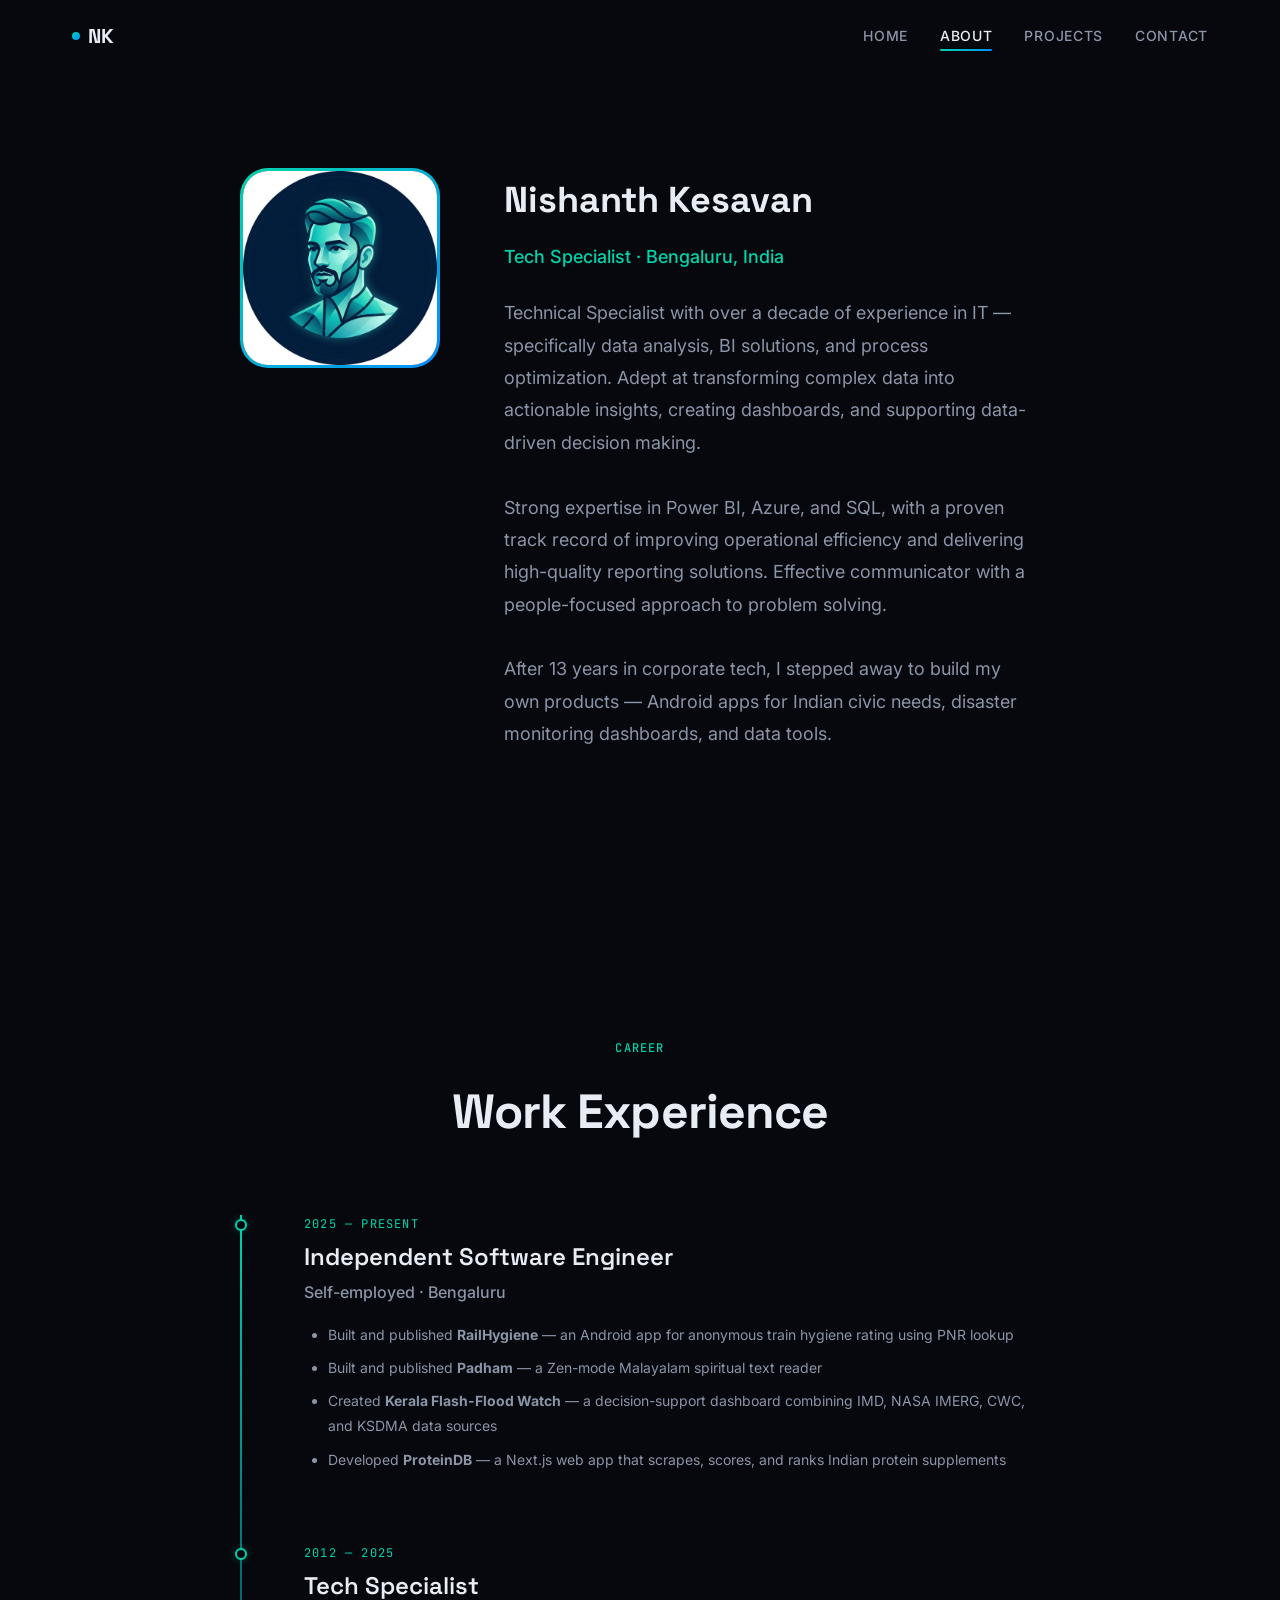
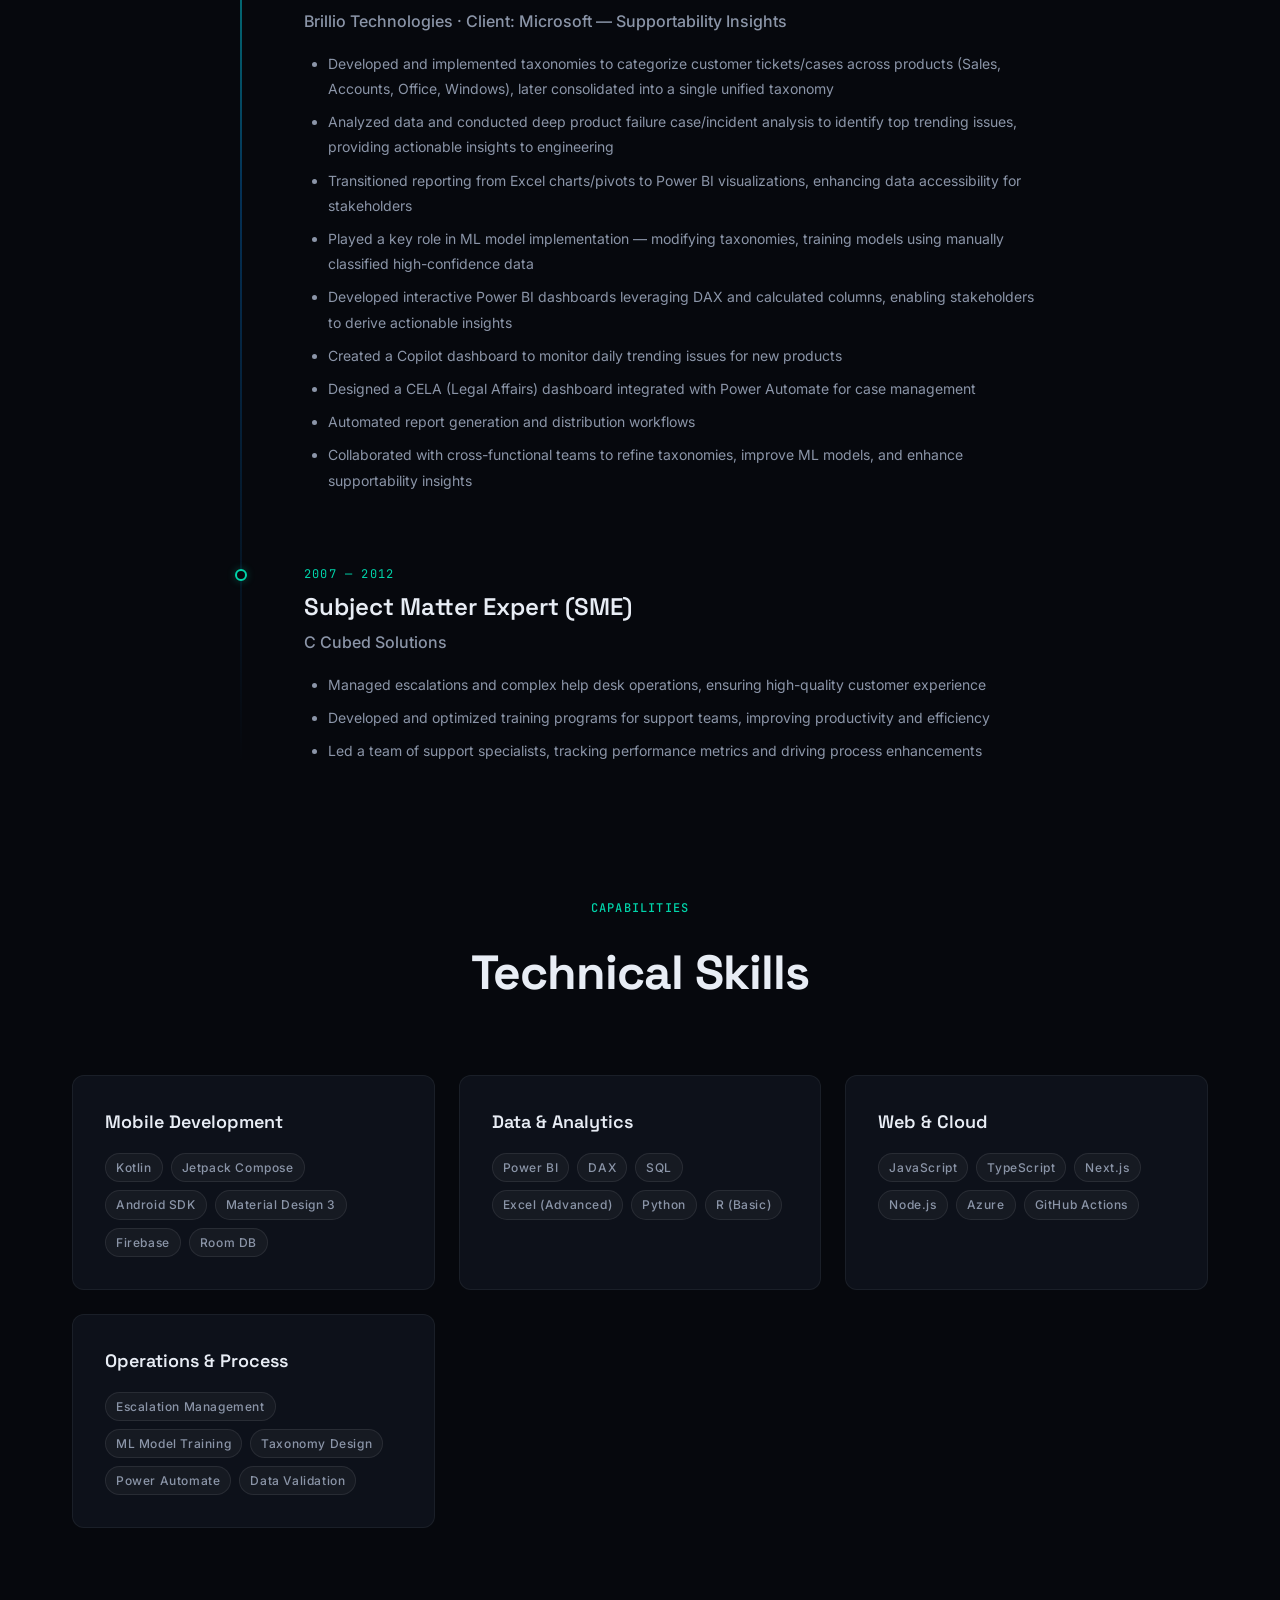
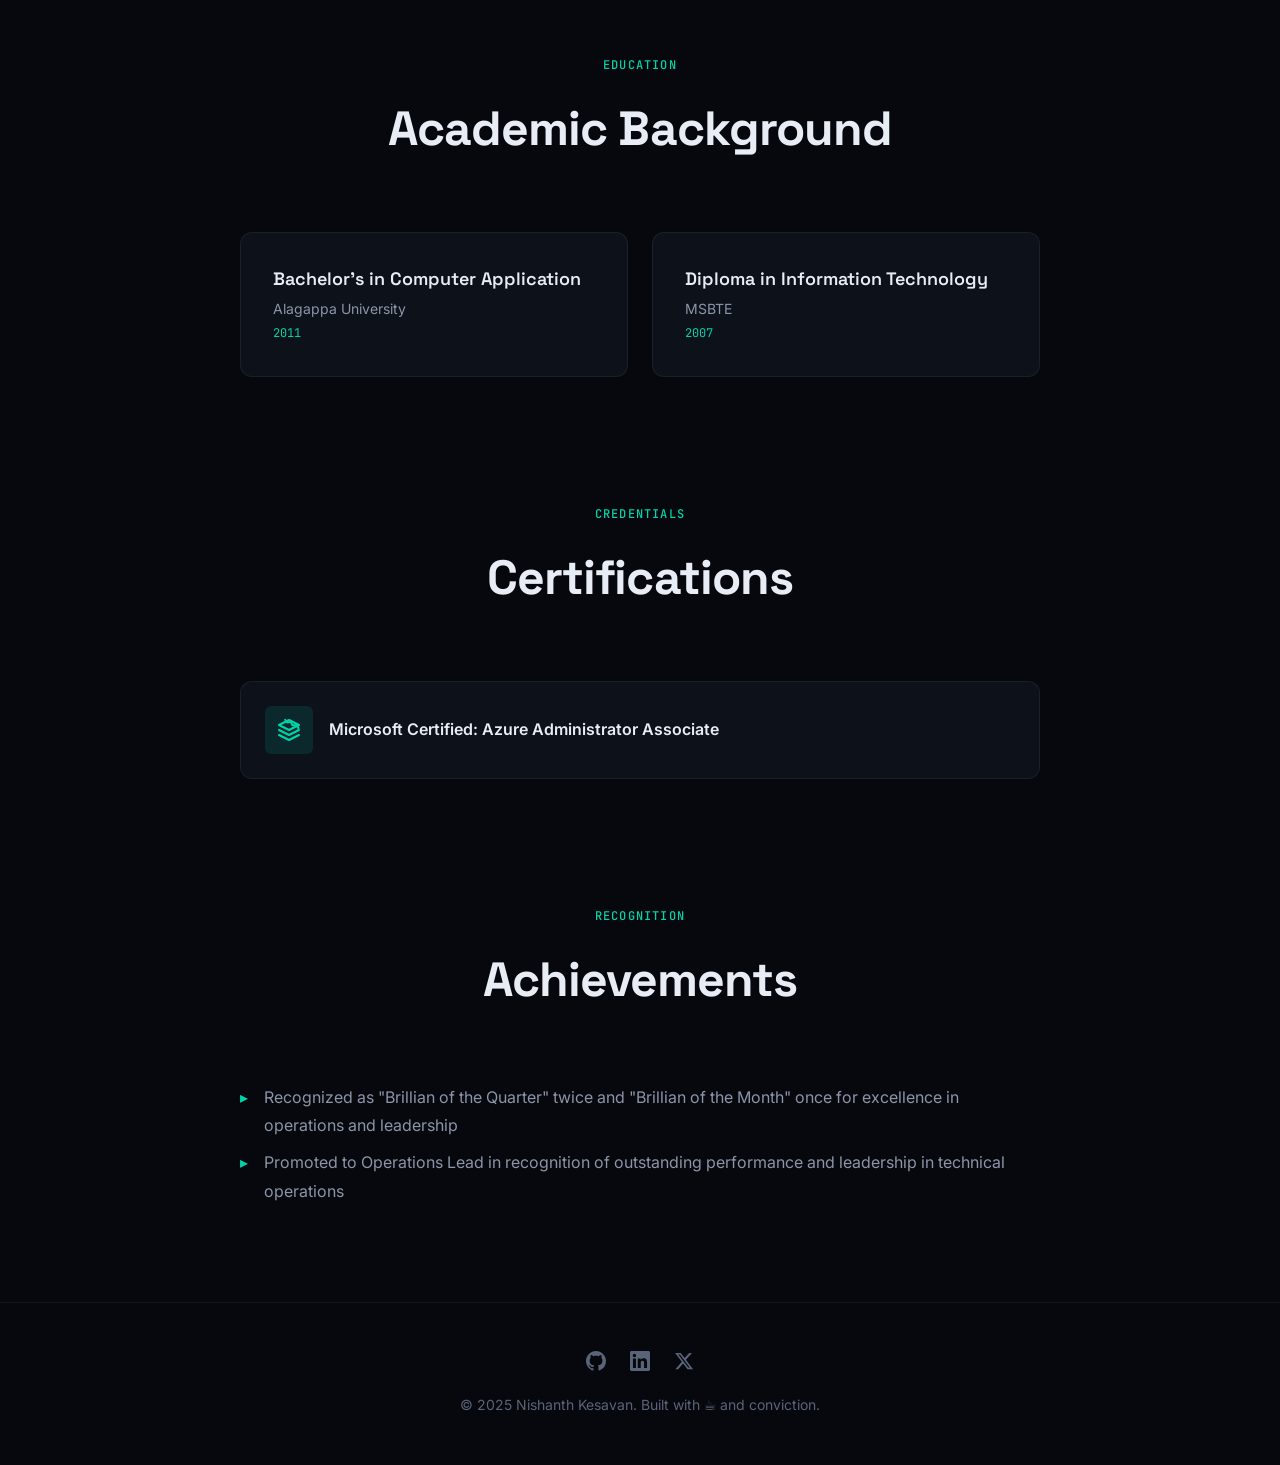
==== about/index.html @ 2b7df667 "Initial portfolio site: landing, about/CV, 4 project pages, design system" ====
<!DOCTYPE html>
<html lang="en">
<head>
  <meta charset="UTF-8">
  <meta name="viewport" content="width=device-width, initial-scale=1.0">
  <title>About — Nishanth Kesavan</title>
  <meta name="description" content="Technical Specialist with over a decade of experience in data analysis, BI solutions, Android development, and process optimization. View my full CV.">
  <meta property="og:title" content="About — Nishanth Kesavan">
  <meta property="og:description" content="CV and professional background of Nishanth Kesavan.">
  <meta property="og:type" content="profile">
  <meta property="og:url" content="https://nishanthkesavan.in/about/">
  <link rel="canonical" href="https://nishanthkesavan.in/about/">
  <link rel="icon" href="data:image/svg+xml,<svg xmlns='http://www.w3.org/2000/svg' viewBox='0 0 100 100'><text y='.9em' font-size='90'>⚡</text></svg>">
  <link rel="stylesheet" href="/css/styles.css">
</head>
<body>

  <!-- ═══════════════ NAVBAR ═══════════════ -->
  <nav class="navbar" id="navbar">
    <div class="navbar__inner">
      <a href="/" class="navbar__logo"><span class="navbar__logo-dot"></span>NK</a>
      <div class="navbar__links">
        <a href="/" class="navbar__link">Home</a>
        <a href="/about/" class="navbar__link active">About</a>
        <a href="/projects/" class="navbar__link">Projects</a>
        <a href="/#contact" class="navbar__link">Contact</a>
      </div>
      <button class="navbar__hamburger" id="hamburger" aria-label="Toggle navigation menu"><span></span><span></span><span></span></button>
    </div>
    <div class="navbar__mobile-menu" id="mobile-menu">
      <a href="/" class="navbar__mobile-link">Home</a>
      <a href="/about/" class="navbar__mobile-link">About</a>
      <a href="/projects/" class="navbar__mobile-link">Projects</a>
      <a href="/#contact" class="navbar__mobile-link">Contact</a>
    </div>
  </nav>

  <!-- ═══════════════ ABOUT HERO ═══════════════ -->
  <section class="section" style="padding-top: calc(var(--nav-height) + var(--space-4xl));">
    <div class="container">

      <div class="about-intro fade-in">
        <img src="/assets/images/avatar.png" alt="Nishanth Kesavan" class="about-intro__avatar">
        <div class="about-intro__text">
          <h1 class="about-intro__name">Nishanth Kesavan</h1>
          <p class="about-intro__role">Tech Specialist · Bengaluru, India</p>
          <p>
            Technical Specialist with over a decade of experience in IT — specifically data analysis,
            BI solutions, and process optimization. Adept at transforming complex data into actionable
            insights, creating dashboards, and supporting data-driven decision making.
          </p>
          <br>
          <p>
            Strong expertise in Power BI, Azure, and SQL, with a proven track record of improving
            operational efficiency and delivering high-quality reporting solutions. Effective communicator
            with a people-focused approach to problem solving.
          </p>
          <br>
          <p>
            After 13 years in corporate tech, I stepped away to build my own products — Android apps
            for Indian civic needs, disaster monitoring dashboards, and data tools.
          </p>
        </div>
      </div>

    </div>
  </section>

  <!-- ═══════════════ EXPERIENCE ═══════════════ -->
  <section class="section section--compact" id="experience">
    <div class="container">
      <div class="section-header fade-in">
        <p class="section-header__eyebrow">Career</p>
        <h2 class="section-header__title">Work Experience</h2>
      </div>

      <div class="timeline">

        <!-- Independent Builder -->
        <div class="timeline__item fade-in">
          <div class="timeline__dot"></div>
          <p class="timeline__period">2025 — PRESENT</p>
          <h3 class="timeline__role">Independent Software Engineer</h3>
          <p class="timeline__company">Self-employed · Bengaluru</p>
          <div class="timeline__description">
            <ul>
              <li>Built and published <strong>RailHygiene</strong> — an Android app for anonymous train hygiene rating using PNR lookup</li>
              <li>Built and published <strong>Padham</strong> — a Zen-mode Malayalam spiritual text reader</li>
              <li>Created <strong>Kerala Flash-Flood Watch</strong> — a decision-support dashboard combining IMD, NASA IMERG, CWC, and KSDMA data sources</li>
              <li>Developed <strong>ProteinDB</strong> — a Next.js web app that scrapes, scores, and ranks Indian protein supplements</li>
            </ul>
          </div>
        </div>

        <!-- Brillio -->
        <div class="timeline__item fade-in">
          <div class="timeline__dot"></div>
          <p class="timeline__period">2012 — 2025</p>
          <h3 class="timeline__role">Tech Specialist</h3>
          <p class="timeline__company">Brillio Technologies · Client: Microsoft — Supportability Insights</p>
          <div class="timeline__description">
            <ul>
              <li>Developed and implemented taxonomies to categorize customer tickets/cases across products (Sales, Accounts, Office, Windows), later consolidated into a single unified taxonomy</li>
              <li>Analyzed data and conducted deep product failure case/incident analysis to identify top trending issues, providing actionable insights to engineering</li>
              <li>Transitioned reporting from Excel charts/pivots to Power BI visualizations, enhancing data accessibility for stakeholders</li>
              <li>Played a key role in ML model implementation — modifying taxonomies, training models using manually classified high-confidence data</li>
              <li>Developed interactive Power BI dashboards leveraging DAX and calculated columns, enabling stakeholders to derive actionable insights</li>
              <li>Created a Copilot dashboard to monitor daily trending issues for new products</li>
              <li>Designed a CELA (Legal Affairs) dashboard integrated with Power Automate for case management</li>
              <li>Automated report generation and distribution workflows</li>
              <li>Collaborated with cross-functional teams to refine taxonomies, improve ML models, and enhance supportability insights</li>
            </ul>
          </div>
        </div>

        <!-- C Cubed -->
        <div class="timeline__item fade-in">
          <div class="timeline__dot"></div>
          <p class="timeline__period">2007 — 2012</p>
          <h3 class="timeline__role">Subject Matter Expert (SME)</h3>
          <p class="timeline__company">C Cubed Solutions</p>
          <div class="timeline__description">
            <ul>
              <li>Managed escalations and complex help desk operations, ensuring high-quality customer experience</li>
              <li>Developed and optimized training programs for support teams, improving productivity and efficiency</li>
              <li>Led a team of support specialists, tracking performance metrics and driving process enhancements</li>
            </ul>
          </div>
        </div>

      </div>
    </div>
  </section>

  <!-- ═══════════════ SKILLS ═══════════════ -->
  <section class="section section--compact" id="skills">
    <div class="container">
      <div class="section-header fade-in">
        <p class="section-header__eyebrow">Capabilities</p>
        <h2 class="section-header__title">Technical Skills</h2>
      </div>

      <div class="skills-grid">

        <div class="skill-card fade-in fade-in-delay-1">
          <h3 class="skill-card__title">Mobile Development</h3>
          <div class="skill-card__list">
            <span class="tag">Kotlin</span>
            <span class="tag">Jetpack Compose</span>
            <span class="tag">Android SDK</span>
            <span class="tag">Material Design 3</span>
            <span class="tag">Firebase</span>
            <span class="tag">Room DB</span>
          </div>
        </div>

        <div class="skill-card fade-in fade-in-delay-2">
          <h3 class="skill-card__title">Data & Analytics</h3>
          <div class="skill-card__list">
            <span class="tag">Power BI</span>
            <span class="tag">DAX</span>
            <span class="tag">SQL</span>
            <span class="tag">Excel (Advanced)</span>
            <span class="tag">Python</span>
            <span class="tag">R (Basic)</span>
          </div>
        </div>

        <div class="skill-card fade-in fade-in-delay-3">
          <h3 class="skill-card__title">Web & Cloud</h3>
          <div class="skill-card__list">
            <span class="tag">JavaScript</span>
            <span class="tag">TypeScript</span>
            <span class="tag">Next.js</span>
            <span class="tag">Node.js</span>
            <span class="tag">Azure</span>
            <span class="tag">GitHub Actions</span>
          </div>
        </div>

        <div class="skill-card fade-in fade-in-delay-4">
          <h3 class="skill-card__title">Operations & Process</h3>
          <div class="skill-card__list">
            <span class="tag">Escalation Management</span>
            <span class="tag">ML Model Training</span>
            <span class="tag">Taxonomy Design</span>
            <span class="tag">Power Automate</span>
            <span class="tag">Data Validation</span>
          </div>
        </div>

      </div>
    </div>
  </section>

  <!-- ═══════════════ EDUCATION ═══════════════ -->
  <section class="section section--compact" id="education">
    <div class="container">
      <div class="section-header fade-in">
        <p class="section-header__eyebrow">Education</p>
        <h2 class="section-header__title">Academic Background</h2>
      </div>

      <div class="education-grid fade-in">
        <div class="education-card">
          <h3 class="education-card__degree">Bachelor's in Computer Application</h3>
          <p class="education-card__school">Alagappa University</p>
          <p class="education-card__year">2011</p>
        </div>
        <div class="education-card">
          <h3 class="education-card__degree">Diploma in Information Technology</h3>
          <p class="education-card__school">MSBTE</p>
          <p class="education-card__year">2007</p>
        </div>
      </div>
    </div>
  </section>

  <!-- ═══════════════ CERTIFICATIONS ═══════════════ -->
  <section class="section section--compact" id="certifications">
    <div class="container">
      <div class="section-header fade-in">
        <p class="section-header__eyebrow">Credentials</p>
        <h2 class="section-header__title">Certifications</h2>
      </div>

      <div class="cert-item fade-in">
        <div class="cert-item__icon">
          <svg xmlns="http://www.w3.org/2000/svg" width="24" height="24" viewBox="0 0 24 24" fill="none" stroke="var(--color-accent)" stroke-width="2" stroke-linecap="round" stroke-linejoin="round"><path d="M21.27 10.9c.24-.4.24-.89 0-1.3l-1.34-2.21a1.08 1.08 0 0 0-1.12-.52l-2.57.36a1.08 1.08 0 0 1-1.12-.52L14.12 4.5a1.08 1.08 0 0 0-1.12-.52l-2.56.37a1.08 1.08 0 0 1-1.12-.53L8.22 1.8"/><path d="m2 17 10 5 10-5"/><path d="m2 12 10 5 10-5"/><path d="m2 7 10 5 10-5-10-5z"/></svg>
        </div>
        <div>
          <p class="cert-item__name">Microsoft Certified: Azure Administrator Associate</p>
        </div>
      </div>
    </div>
  </section>

  <!-- ═══════════════ ACHIEVEMENTS ═══════════════ -->
  <section class="section section--compact" id="achievements">
    <div class="container">
      <div class="section-header fade-in">
        <p class="section-header__eyebrow">Recognition</p>
        <h2 class="section-header__title">Achievements</h2>
      </div>

      <div class="project-content fade-in" style="text-align:center;">
        <ul style="display:inline-block; text-align:left;">
          <li>Recognized as "Brillian of the Quarter" twice and "Brillian of the Month" once for excellence in operations and leadership</li>
          <li>Promoted to Operations Lead in recognition of outstanding performance and leadership in technical operations</li>
        </ul>
      </div>
    </div>
  </section>

  <!-- ═══════════════ FOOTER ═══════════════ -->
  <footer class="footer">
    <div class="container">
      <div class="footer__social">
        <a href="https://github.com/kinkate18nic" target="_blank" rel="noopener" class="footer__social-link" aria-label="GitHub">
          <svg xmlns="http://www.w3.org/2000/svg" width="20" height="20" viewBox="0 0 24 24" fill="currentColor"><path d="M12 0C5.37 0 0 5.37 0 12c0 5.31 3.435 9.795 8.205 11.385.6.105.825-.255.825-.57 0-.285-.015-1.23-.015-2.235-3.015.555-3.795-.735-4.035-1.41-.135-.345-.72-1.41-1.23-1.695-.42-.225-1.02-.78-.015-.795.945-.015 1.62.87 1.845 1.23 1.08 1.815 2.805 1.305 3.495.99.105-.78.42-1.305.765-1.605-2.67-.3-5.46-1.335-5.46-5.925 0-1.305.465-2.385 1.23-3.225-.12-.3-.54-1.53.12-3.18 0 0 1.005-.315 3.3 1.23.96-.27 1.98-.405 3-.405s2.04.135 3 .405c2.295-1.56 3.3-1.23 3.3-1.23.66 1.65.24 2.88.12 3.18.765.84 1.23 1.905 1.23 3.225 0 4.605-2.805 5.625-5.475 5.925.435.375.81 1.095.81 2.22 0 1.605-.015 2.895-.015 3.3 0 .315.225.69.825.57A12.02 12.02 0 0 0 24 12c0-6.63-5.37-12-12-12z"/></svg>
        </a>
        <a href="https://www.linkedin.com/in/nishanth-kesavan/" target="_blank" rel="noopener" class="footer__social-link" aria-label="LinkedIn">
          <svg xmlns="http://www.w3.org/2000/svg" width="20" height="20" viewBox="0 0 24 24" fill="currentColor"><path d="M20.447 20.452h-3.554v-5.569c0-1.328-.027-3.037-1.852-3.037-1.853 0-2.136 1.445-2.136 2.939v5.667H9.351V9h3.414v1.561h.046c.477-.9 1.637-1.85 3.37-1.85 3.601 0 4.267 2.37 4.267 5.455v6.286zM5.337 7.433a2.062 2.062 0 0 1-2.063-2.065 2.064 2.064 0 1 1 2.063 2.065zm1.782 13.019H3.555V9h3.564v11.452zM22.225 0H1.771C.792 0 0 .774 0 1.729v20.542C0 23.227.792 24 1.771 24h20.451C23.2 24 24 23.227 24 22.271V1.729C24 .774 23.2 0 22.222 0h.003z"/></svg>
        </a>
        <a href="https://x.com/kinkate18nic" target="_blank" rel="noopener" class="footer__social-link" aria-label="X / Twitter">
          <svg xmlns="http://www.w3.org/2000/svg" width="20" height="20" viewBox="0 0 24 24" fill="currentColor"><path d="M18.244 2.25h3.308l-7.227 8.26 8.502 11.24H16.17l-5.214-6.817L4.99 21.75H1.68l7.73-8.835L1.254 2.25H8.08l4.713 6.231zm-1.161 17.52h1.833L7.084 4.126H5.117z"/></svg>
        </a>
      </div>
      <p class="footer__text">© 2025 Nishanth Kesavan. Built with ☕ and conviction.</p>
    </div>
  </footer>

  <script src="/js/main.js"></script>
</body>
</html>
---- css/styles.css ----
/* ============================================================
   STYLES — nishanthkesavan.in
   ============================================================ */

@import url('design-tokens.css');
@import url('https://fonts.googleapis.com/css2?family=Inter:wght@300;400;500;600;700&family=Space+Grotesk:wght@400;500;600;700&family=JetBrains+Mono:wght@400;500&display=swap');

/* ── Reset & Base ────────────────────────────────────────── */
*, *::before, *::after {
  margin: 0;
  padding: 0;
  box-sizing: border-box;
}

html {
  scroll-behavior: smooth;
  -webkit-font-smoothing: antialiased;
  -moz-osx-font-smoothing: grayscale;
}

body {
  font-family: var(--font-body);
  font-size: var(--fs-body);
  font-weight: var(--fw-regular);
  line-height: var(--lh-normal);
  color: var(--color-text-primary);
  background-color: var(--color-bg-primary);
  overflow-x: hidden;
}

a {
  color: var(--color-accent);
  text-decoration: none;
  transition: color var(--duration-fast) var(--ease-out);
}

a:hover {
  color: var(--color-accent-hover);
}

img {
  max-width: 100%;
  height: auto;
  display: block;
}

ul, ol { list-style: none; }

/* ── Utility ─────────────────────────────────────────────── */
.container {
  width: 100%;
  max-width: var(--max-width);
  margin: 0 auto;
  padding: 0 var(--space-xl);
}

.container--narrow {
  max-width: var(--max-width-narrow);
}

.section {
  padding: var(--space-5xl) 0;
  position: relative;
}

.section--compact {
  padding: var(--space-3xl) 0;
}

.gradient-text {
  background: var(--gradient-text);
  -webkit-background-clip: text;
  background-clip: text;
  -webkit-text-fill-color: transparent;
}

.sr-only {
  position: absolute;
  width: 1px;
  height: 1px;
  padding: 0;
  margin: -1px;
  overflow: hidden;
  clip: rect(0, 0, 0, 0);
  white-space: nowrap;
  border-width: 0;
}

/* ── Fade-in animation ───────────────────────────────────── */
.fade-in {
  opacity: 0;
  transform: translateY(24px);
  transition: opacity var(--duration-slow) var(--ease-out),
              transform var(--duration-slow) var(--ease-out);
}

.fade-in.visible {
  opacity: 1;
  transform: translateY(0);
}

.fade-in-delay-1 { transition-delay: 100ms; }
.fade-in-delay-2 { transition-delay: 200ms; }
.fade-in-delay-3 { transition-delay: 300ms; }
.fade-in-delay-4 { transition-delay: 400ms; }

/* ============================================================
   NAVBAR
   ============================================================ */
.navbar {
  position: fixed;
  top: 0;
  left: 0;
  right: 0;
  height: var(--nav-height);
  z-index: var(--z-nav);
  transition: background-color var(--duration-normal) var(--ease-out),
              box-shadow var(--duration-normal) var(--ease-out),
              backdrop-filter var(--duration-normal) var(--ease-out);
}

.navbar.scrolled {
  background-color: rgba(6, 8, 13, 0.85);
  backdrop-filter: blur(var(--blur-glass));
  -webkit-backdrop-filter: blur(var(--blur-glass));
  box-shadow: 0 1px 0 rgba(255, 255, 255, 0.05);
}

.navbar__inner {
  display: flex;
  align-items: center;
  justify-content: space-between;
  height: 100%;
  max-width: var(--max-width);
  margin: 0 auto;
  padding: 0 var(--space-xl);
}

.navbar__logo {
  font-family: var(--font-heading);
  font-size: 1.25rem;
  font-weight: var(--fw-bold);
  color: var(--color-text-primary);
  letter-spacing: var(--ls-tight);
  display: flex;
  align-items: center;
  gap: var(--space-sm);
}

.navbar__logo-dot {
  display: inline-block;
  width: 8px;
  height: 8px;
  background: var(--gradient-accent);
  border-radius: 50%;
  flex-shrink: 0;
}

.navbar__links {
  display: flex;
  align-items: center;
  gap: var(--space-xl);
}

.navbar__link {
  font-size: var(--fs-small);
  font-weight: var(--fw-medium);
  color: var(--color-text-secondary);
  letter-spacing: var(--ls-wide);
  text-transform: uppercase;
  transition: color var(--duration-fast) var(--ease-out);
  position: relative;
}

.navbar__link::after {
  content: '';
  position: absolute;
  bottom: -4px;
  left: 0;
  width: 0;
  height: 2px;
  background: var(--gradient-accent);
  border-radius: 1px;
  transition: width var(--duration-normal) var(--ease-out);
}

.navbar__link:hover,
.navbar__link.active {
  color: var(--color-text-primary);
}

.navbar__link:hover::after,
.navbar__link.active::after {
  width: 100%;
}

/* Hamburger */
.navbar__hamburger {
  display: none;
  flex-direction: column;
  gap: 5px;
  background: none;
  border: none;
  cursor: pointer;
  padding: var(--space-sm);
  z-index: var(--z-overlay);
}

.navbar__hamburger span {
  display: block;
  width: 24px;
  height: 2px;
  background: var(--color-text-primary);
  border-radius: 2px;
  transition: transform var(--duration-normal) var(--ease-out),
              opacity var(--duration-fast);
}

.navbar__hamburger.open span:nth-child(1) {
  transform: translateY(7px) rotate(45deg);
}

.navbar__hamburger.open span:nth-child(2) {
  opacity: 0;
}

.navbar__hamburger.open span:nth-child(3) {
  transform: translateY(-7px) rotate(-45deg);
}

/* Mobile menu */
.navbar__mobile-menu {
  display: none;
  position: fixed;
  top: 0;
  left: 0;
  right: 0;
  bottom: 0;
  background: rgba(6, 8, 13, 0.97);
  backdrop-filter: blur(var(--blur-glass-heavy));
  z-index: var(--z-overlay);
  flex-direction: column;
  align-items: center;
  justify-content: center;
  gap: var(--space-2xl);
}

.navbar__mobile-menu.open {
  display: flex;
}

.navbar__mobile-link {
  font-family: var(--font-heading);
  font-size: var(--fs-h2);
  font-weight: var(--fw-semibold);
  color: var(--color-text-secondary);
  transition: color var(--duration-fast) var(--ease-out);
}

.navbar__mobile-link:hover {
  color: var(--color-accent);
}

/* ============================================================
   HERO
   ============================================================ */
.hero {
  min-height: 100vh;
  display: flex;
  align-items: center;
  justify-content: center;
  position: relative;
  overflow: hidden;
  padding-top: var(--nav-height);
}

.hero__bg {
  position: absolute;
  inset: 0;
  background: var(--gradient-hero);
  z-index: -2;
}

.hero__bg::after {
  content: '';
  position: absolute;
  inset: 0;
  background: var(--gradient-mesh);
  z-index: -1;
}

.hero__orb {
  position: absolute;
  border-radius: 50%;
  filter: blur(80px);
  opacity: 0.4;
  animation: orbFloat 12s ease-in-out infinite alternate;
}

.hero__orb--1 {
  width: 400px;
  height: 400px;
  background: rgba(0, 212, 170, 0.12);
  top: 10%;
  left: -5%;
  animation-delay: 0s;
}

.hero__orb--2 {
  width: 350px;
  height: 350px;
  background: rgba(0, 144, 255, 0.1);
  bottom: 10%;
  right: -5%;
  animation-delay: -4s;
}

.hero__orb--3 {
  width: 250px;
  height: 250px;
  background: rgba(124, 92, 255, 0.08);
  top: 50%;
  left: 60%;
  animation-delay: -8s;
}

@keyframes orbFloat {
  0% { transform: translate(0, 0) scale(1); }
  100% { transform: translate(30px, -30px) scale(1.1); }
}

.hero__content {
  text-align: center;
  max-width: 800px;
  padding: var(--space-xl);
}

.hero__greeting {
  font-family: var(--font-mono);
  font-size: var(--fs-small);
  font-weight: var(--fw-medium);
  color: var(--color-accent);
  letter-spacing: var(--ls-wider);
  text-transform: uppercase;
  margin-bottom: var(--space-lg);
  display: flex;
  align-items: center;
  justify-content: center;
  gap: var(--space-sm);
}

.hero__greeting::before,
.hero__greeting::after {
  content: '';
  width: 24px;
  height: 1px;
  background: var(--color-accent);
  opacity: 0.5;
}

.hero__avatar {
  width: 120px;
  height: 120px;
  border-radius: 50%;
  object-fit: cover;
  margin: 0 auto var(--space-xl);
  border: 3px solid transparent;
  background-origin: border-box;
  background-clip: padding-box, border-box;
  background-image: linear-gradient(var(--color-bg-primary), var(--color-bg-primary)),
                    var(--gradient-accent);
  box-shadow: var(--shadow-glow);
}

.hero__name {
  font-family: var(--font-heading);
  font-size: var(--fs-hero);
  font-weight: var(--fw-bold);
  line-height: var(--lh-tight);
  letter-spacing: var(--ls-tight);
  margin-bottom: var(--space-lg);
}

.hero__tagline {
  font-size: var(--fs-body-lg);
  color: var(--color-text-secondary);
  line-height: var(--lh-relaxed);
  max-width: 600px;
  margin: 0 auto var(--space-2xl);
}

.hero__cta-group {
  display: flex;
  align-items: center;
  justify-content: center;
  gap: var(--space-lg);
  flex-wrap: wrap;
}

/* ── Buttons ─────────────────────────────────────────────── */
.btn {
  display: inline-flex;
  align-items: center;
  gap: var(--space-sm);
  padding: 14px 28px;
  font-family: var(--font-body);
  font-size: var(--fs-small);
  font-weight: var(--fw-semibold);
  letter-spacing: var(--ls-wide);
  border-radius: var(--border-radius-full);
  border: none;
  cursor: pointer;
  transition: all var(--duration-normal) var(--ease-out);
  text-decoration: none;
}

.btn--primary {
  background: var(--gradient-accent);
  color: var(--color-text-inverse);
  box-shadow: var(--shadow-glow);
}

.btn--primary:hover {
  transform: translateY(-2px);
  box-shadow: 0 0 30px rgba(0, 212, 170, 0.3);
  color: var(--color-text-inverse);
}

.btn--secondary {
  background: transparent;
  color: var(--color-text-primary);
  border: 1px solid rgba(255, 255, 255, 0.15);
}

.btn--secondary:hover {
  background: rgba(255, 255, 255, 0.05);
  border-color: rgba(255, 255, 255, 0.3);
  transform: translateY(-2px);
  color: var(--color-text-primary);
}

.btn--small {
  padding: 10px 20px;
  font-size: var(--fs-caption);
}

.btn svg, .btn img {
  width: 18px;
  height: 18px;
}

/* ============================================================
   PROJECT CARDS
   ============================================================ */
.projects-grid {
  display: grid;
  grid-template-columns: repeat(auto-fill, minmax(320px, 1fr));
  gap: var(--space-xl);
}

.project-card {
  position: relative;
  background: var(--color-bg-card);
  border: 1px solid rgba(255, 255, 255, 0.06);
  border-radius: var(--border-radius-lg);
  overflow: hidden;
  transition: transform var(--duration-normal) var(--ease-out),
              box-shadow var(--duration-normal) var(--ease-out),
              border-color var(--duration-normal) var(--ease-out);
  display: flex;
  flex-direction: column;
}

.project-card:hover {
  transform: translateY(-4px);
  box-shadow: var(--shadow-lg), var(--shadow-glow);
  border-color: rgba(0, 212, 170, 0.15);
}

.project-card__image-wrap {
  position: relative;
  padding-top: 56.25%;
  overflow: hidden;
  background: var(--color-bg-tertiary);
}

.project-card__image {
  position: absolute;
  inset: 0;
  width: 100%;
  height: 100%;
  object-fit: cover;
  transition: transform var(--duration-slow) var(--ease-out);
}

.project-card:hover .project-card__image {
  transform: scale(1.05);
}

.project-card__badge {
  position: absolute;
  top: var(--space-md);
  right: var(--space-md);
  padding: 4px 12px;
  font-size: var(--fs-caption);
  font-weight: var(--fw-semibold);
  border-radius: var(--border-radius-full);
  backdrop-filter: blur(8px);
  z-index: var(--z-card);
}

.project-card__badge--live {
  background: rgba(0, 212, 170, 0.2);
  color: var(--color-accent);
  border: 1px solid rgba(0, 212, 170, 0.3);
}

.project-card__badge--published {
  background: rgba(0, 144, 255, 0.2);
  color: var(--color-accent-blue);
  border: 1px solid rgba(0, 144, 255, 0.3);
}

.project-card__body {
  padding: var(--space-xl);
  flex: 1;
  display: flex;
  flex-direction: column;
}

.project-card__title {
  font-family: var(--font-heading);
  font-size: var(--fs-h3);
  font-weight: var(--fw-semibold);
  margin-bottom: var(--space-sm);
}

.project-card__description {
  color: var(--color-text-secondary);
  font-size: var(--fs-small);
  line-height: var(--lh-relaxed);
  margin-bottom: var(--space-lg);
  flex: 1;
}

.project-card__tags {
  display: flex;
  flex-wrap: wrap;
  gap: var(--space-sm);
  margin-bottom: var(--space-lg);
}

.tag {
  display: inline-block;
  padding: 4px 10px;
  font-size: var(--fs-caption);
  font-weight: var(--fw-medium);
  color: var(--color-text-secondary);
  background: rgba(255, 255, 255, 0.04);
  border: 1px solid rgba(255, 255, 255, 0.08);
  border-radius: var(--border-radius-full);
  letter-spacing: var(--ls-wide);
}

.project-card__link {
  font-size: var(--fs-small);
  font-weight: var(--fw-semibold);
  color: var(--color-accent);
  display: inline-flex;
  align-items: center;
  gap: var(--space-xs);
}

.project-card__link svg {
  width: 16px;
  height: 16px;
  transition: transform var(--duration-fast) var(--ease-out);
}

.project-card__link:hover svg {
  transform: translateX(4px);
}

/* ============================================================
   SECTION HEADERS
   ============================================================ */
.section-header {
  text-align: center;
  margin-bottom: var(--space-3xl);
}

.section-header__eyebrow {
  font-family: var(--font-mono);
  font-size: var(--fs-caption);
  font-weight: var(--fw-medium);
  color: var(--color-accent);
  letter-spacing: var(--ls-wider);
  text-transform: uppercase;
  margin-bottom: var(--space-md);
}

.section-header__title {
  font-family: var(--font-heading);
  font-size: var(--fs-h1);
  font-weight: var(--fw-bold);
  letter-spacing: var(--ls-tight);
  margin-bottom: var(--space-md);
}

.section-header__description {
  color: var(--color-text-secondary);
  font-size: var(--fs-body-lg);
  max-width: 600px;
  margin: 0 auto;
  line-height: var(--lh-relaxed);
}

/* ============================================================
   CV / TIMELINE
   ============================================================ */
.timeline {
  position: relative;
  max-width: var(--max-width-narrow);
  margin: 0 auto;
  padding-left: var(--space-3xl);
}

.timeline::before {
  content: '';
  position: absolute;
  left: 0;
  top: 0;
  bottom: 0;
  width: 2px;
  background: linear-gradient(to bottom, var(--color-accent), rgba(0, 144, 255, 0.3), transparent);
}

.timeline__item {
  position: relative;
  padding-bottom: var(--space-3xl);
}

.timeline__item:last-child {
  padding-bottom: 0;
}

.timeline__dot {
  position: absolute;
  left: calc(-1 * var(--space-3xl) - 5px);
  top: 4px;
  width: 12px;
  height: 12px;
  border-radius: 50%;
  background: var(--color-bg-primary);
  border: 2px solid var(--color-accent);
  box-shadow: 0 0 8px rgba(0, 212, 170, 0.3);
}

.timeline__period {
  font-family: var(--font-mono);
  font-size: var(--fs-caption);
  color: var(--color-accent);
  letter-spacing: var(--ls-wider);
  margin-bottom: var(--space-xs);
}

.timeline__role {
  font-family: var(--font-heading);
  font-size: var(--fs-h3);
  font-weight: var(--fw-semibold);
  margin-bottom: var(--space-xs);
}

.timeline__company {
  color: var(--color-text-secondary);
  font-weight: var(--fw-medium);
  margin-bottom: var(--space-md);
}

.timeline__description {
  color: var(--color-text-secondary);
  font-size: var(--fs-small);
  line-height: var(--lh-relaxed);
}

.timeline__description ul {
  list-style: disc;
  padding-left: var(--space-lg);
}

.timeline__description li {
  margin-bottom: var(--space-sm);
}

/* ============================================================
   SKILLS GRID
   ============================================================ */
.skills-grid {
  display: grid;
  grid-template-columns: repeat(auto-fill, minmax(280px, 1fr));
  gap: var(--space-lg);
}

.skill-card {
  background: var(--color-bg-card);
  border: 1px solid rgba(255, 255, 255, 0.06);
  border-radius: var(--border-radius-md);
  padding: var(--space-xl);
  transition: border-color var(--duration-normal) var(--ease-out),
              box-shadow var(--duration-normal) var(--ease-out);
}

.skill-card:hover {
  border-color: rgba(0, 212, 170, 0.15);
  box-shadow: var(--shadow-sm);
}

.skill-card__title {
  font-family: var(--font-heading);
  font-size: var(--fs-h4);
  font-weight: var(--fw-semibold);
  margin-bottom: var(--space-md);
  color: var(--color-text-primary);
}

.skill-card__list {
  display: flex;
  flex-wrap: wrap;
  gap: var(--space-sm);
}

/* ============================================================
   PROJECT DETAIL PAGE
   ============================================================ */
.project-hero {
  padding: calc(var(--nav-height) + var(--space-4xl)) 0 var(--space-3xl);
  background: var(--gradient-hero);
  position: relative;
  overflow: hidden;
}

.project-hero::after {
  content: '';
  position: absolute;
  inset: 0;
  background: var(--gradient-mesh);
  pointer-events: none;
}

.project-hero__content {
  position: relative;
  z-index: var(--z-base);
}

.project-hero__back {
  display: inline-flex;
  align-items: center;
  gap: var(--space-sm);
  font-size: var(--fs-small);
  color: var(--color-text-secondary);
  margin-bottom: var(--space-xl);
  transition: color var(--duration-fast) var(--ease-out);
}

.project-hero__back:hover {
  color: var(--color-accent);
}

.project-hero__title {
  font-family: var(--font-heading);
  font-size: var(--fs-h1);
  font-weight: var(--fw-bold);
  letter-spacing: var(--ls-tight);
  margin-bottom: var(--space-md);
}

.project-hero__subtitle {
  font-size: var(--fs-body-lg);
  color: var(--color-text-secondary);
  line-height: var(--lh-relaxed);
  max-width: 700px;
  margin-bottom: var(--space-xl);
}

.project-hero__meta {
  display: flex;
  flex-wrap: wrap;
  gap: var(--space-xl);
  align-items: center;
}

.project-hero__meta-item {
  display: flex;
  align-items: center;
  gap: var(--space-sm);
  font-size: var(--fs-small);
  color: var(--color-text-secondary);
}

.project-hero__meta-label {
  color: var(--color-text-muted);
  text-transform: uppercase;
  letter-spacing: var(--ls-wider);
  font-size: var(--fs-caption);
}

/* ── Project content ─────────────────────────────────────── */
.project-content {
  max-width: var(--max-width-narrow);
  margin: 0 auto;
}

.project-content h2 {
  font-family: var(--font-heading);
  font-size: var(--fs-h2);
  font-weight: var(--fw-semibold);
  margin-bottom: var(--space-lg);
  letter-spacing: var(--ls-tight);
}

.project-content h3 {
  font-family: var(--font-heading);
  font-size: var(--fs-h3);
  font-weight: var(--fw-semibold);
  margin-bottom: var(--space-md);
}

.project-content p {
  color: var(--color-text-secondary);
  line-height: var(--lh-relaxed);
  margin-bottom: var(--space-lg);
}

.project-content ul {
  list-style: none;
  padding: 0;
  margin-bottom: var(--space-lg);
}

.project-content li {
  color: var(--color-text-secondary);
  line-height: var(--lh-relaxed);
  padding-left: var(--space-lg);
  position: relative;
  margin-bottom: var(--space-sm);
}

.project-content li::before {
  content: '▸';
  position: absolute;
  left: 0;
  color: var(--color-accent);
}

/* ── Screenshot gallery ──────────────────────────────────── */
.project-screenshot {
  margin: var(--space-2xl) 0;
  border-radius: var(--border-radius-lg);
  overflow: hidden;
  border: 1px solid rgba(255, 255, 255, 0.06);
  background: var(--color-bg-tertiary);
}

.project-screenshot img {
  width: 100%;
  display: block;
}

/* ============================================================
   ABOUT / CV PAGE
   ============================================================ */
.about-intro {
  display: grid;
  grid-template-columns: 200px 1fr;
  gap: var(--space-3xl);
  align-items: start;
  max-width: var(--max-width-narrow);
  margin: 0 auto var(--space-4xl);
}

.about-intro__avatar {
  width: 200px;
  height: 200px;
  border-radius: var(--border-radius-xl);
  object-fit: cover;
  border: 3px solid transparent;
  background-origin: border-box;
  background-clip: padding-box, border-box;
  background-image: linear-gradient(var(--color-bg-primary), var(--color-bg-primary)),
                    var(--gradient-accent);
}

.about-intro__text {
  font-size: var(--fs-body-lg);
  color: var(--color-text-secondary);
  line-height: var(--lh-relaxed);
}

.about-intro__name {
  font-family: var(--font-heading);
  font-size: var(--fs-h2);
  font-weight: var(--fw-bold);
  color: var(--color-text-primary);
  margin-bottom: var(--space-sm);
}

.about-intro__role {
  color: var(--color-accent);
  font-weight: var(--fw-medium);
  margin-bottom: var(--space-lg);
}

/* ============================================================
   EDUCATION
   ============================================================ */
.education-grid {
  display: grid;
  grid-template-columns: repeat(auto-fill, minmax(320px, 1fr));
  gap: var(--space-lg);
  max-width: var(--max-width-narrow);
  margin: 0 auto;
}

.education-card {
  background: var(--color-bg-card);
  border: 1px solid rgba(255, 255, 255, 0.06);
  border-radius: var(--border-radius-md);
  padding: var(--space-xl);
}

.education-card__degree {
  font-family: var(--font-heading);
  font-size: var(--fs-h4);
  font-weight: var(--fw-semibold);
  margin-bottom: var(--space-xs);
}

.education-card__school {
  color: var(--color-text-secondary);
  font-size: var(--fs-small);
  margin-bottom: var(--space-xs);
}

.education-card__year {
  font-family: var(--font-mono);
  font-size: var(--fs-caption);
  color: var(--color-accent);
}

/* ============================================================
   CERTIFICATIONS
   ============================================================ */
.cert-item {
  display: flex;
  align-items: center;
  gap: var(--space-md);
  padding: var(--space-lg);
  background: var(--color-bg-card);
  border: 1px solid rgba(255, 255, 255, 0.06);
  border-radius: var(--border-radius-md);
  max-width: var(--max-width-narrow);
  margin: 0 auto;
}

.cert-item__icon {
  width: 48px;
  height: 48px;
  border-radius: var(--border-radius-sm);
  background: var(--color-accent-dim);
  display: flex;
  align-items: center;
  justify-content: center;
  flex-shrink: 0;
}

.cert-item__name {
  font-weight: var(--fw-semibold);
}

/* ============================================================
   CONTACT
   ============================================================ */
.contact-links {
  display: flex;
  align-items: center;
  justify-content: center;
  gap: var(--space-xl);
  flex-wrap: wrap;
}

.contact-link {
  display: inline-flex;
  align-items: center;
  gap: var(--space-sm);
  padding: 12px 24px;
  background: var(--color-bg-card);
  border: 1px solid rgba(255, 255, 255, 0.08);
  border-radius: var(--border-radius-full);
  color: var(--color-text-secondary);
  font-size: var(--fs-small);
  font-weight: var(--fw-medium);
  transition: all var(--duration-normal) var(--ease-out);
}

.contact-link:hover {
  color: var(--color-text-primary);
  border-color: rgba(0, 212, 170, 0.3);
  background: var(--color-bg-card-hover);
  transform: translateY(-2px);
  box-shadow: var(--shadow-sm);
}

.contact-link svg {
  width: 18px;
  height: 18px;
}

/* ============================================================
   FOOTER
   ============================================================ */
.footer {
  padding: var(--space-2xl) 0;
  border-top: 1px solid rgba(255, 255, 255, 0.05);
  text-align: center;
}

.footer__text {
  color: var(--color-text-muted);
  font-size: var(--fs-small);
}

.footer__social {
  display: flex;
  align-items: center;
  justify-content: center;
  gap: var(--space-lg);
  margin-bottom: var(--space-md);
}

.footer__social-link {
  color: var(--color-text-muted);
  transition: color var(--duration-fast) var(--ease-out);
}

.footer__social-link:hover {
  color: var(--color-accent);
}

.footer__social-link svg {
  width: 20px;
  height: 20px;
}

/* ============================================================
   404 PAGE
   ============================================================ */
.error-page {
  min-height: 100vh;
  display: flex;
  align-items: center;
  justify-content: center;
  text-align: center;
  padding: var(--space-xl);
}

.error-page__code {
  font-family: var(--font-heading);
  font-size: clamp(6rem, 20vw, 12rem);
  font-weight: var(--fw-bold);
  background: var(--gradient-text);
  -webkit-background-clip: text;
  background-clip: text;
  -webkit-text-fill-color: transparent;
  line-height: 1;
  margin-bottom: var(--space-md);
}

.error-page__message {
  font-size: var(--fs-body-lg);
  color: var(--color-text-secondary);
  margin-bottom: var(--space-2xl);
}

/* ============================================================
   PLAY STORE BADGE
   ============================================================ */
.play-store-badge {
  height: 50px;
  transition: transform var(--duration-normal) var(--ease-out);
}

.play-store-badge:hover {
  transform: scale(1.05);
}

/* ============================================================
   RESPONSIVE
   ============================================================ */
@media (max-width: 768px) {
  .container {
    padding: 0 var(--space-lg);
  }

  .navbar__links {
    display: none;
  }

  .navbar__hamburger {
    display: flex;
  }

  .projects-grid {
    grid-template-columns: 1fr;
  }

  .about-intro {
    grid-template-columns: 1fr;
    text-align: center;
  }

  .about-intro__avatar {
    margin: 0 auto;
    width: 150px;
    height: 150px;
  }

  .hero__cta-group {
    flex-direction: column;
  }

  .hero__avatar {
    width: 100px;
    height: 100px;
  }

  .project-hero__meta {
    flex-direction: column;
    align-items: flex-start;
  }

  .skills-grid {
    grid-template-columns: 1fr;
  }

  .education-grid {
    grid-template-columns: 1fr;
  }

  .contact-links {
    flex-direction: column;
  }

  .section {
    padding: var(--space-3xl) 0;
  }
}

@media (max-width: 480px) {
  .hero__name {
    font-size: clamp(2rem, 8vw, 3rem);
  }

  .section-header__title {
    font-size: var(--fs-h2);
  }

  .project-hero__title {
    font-size: var(--fs-h2);
  }
}
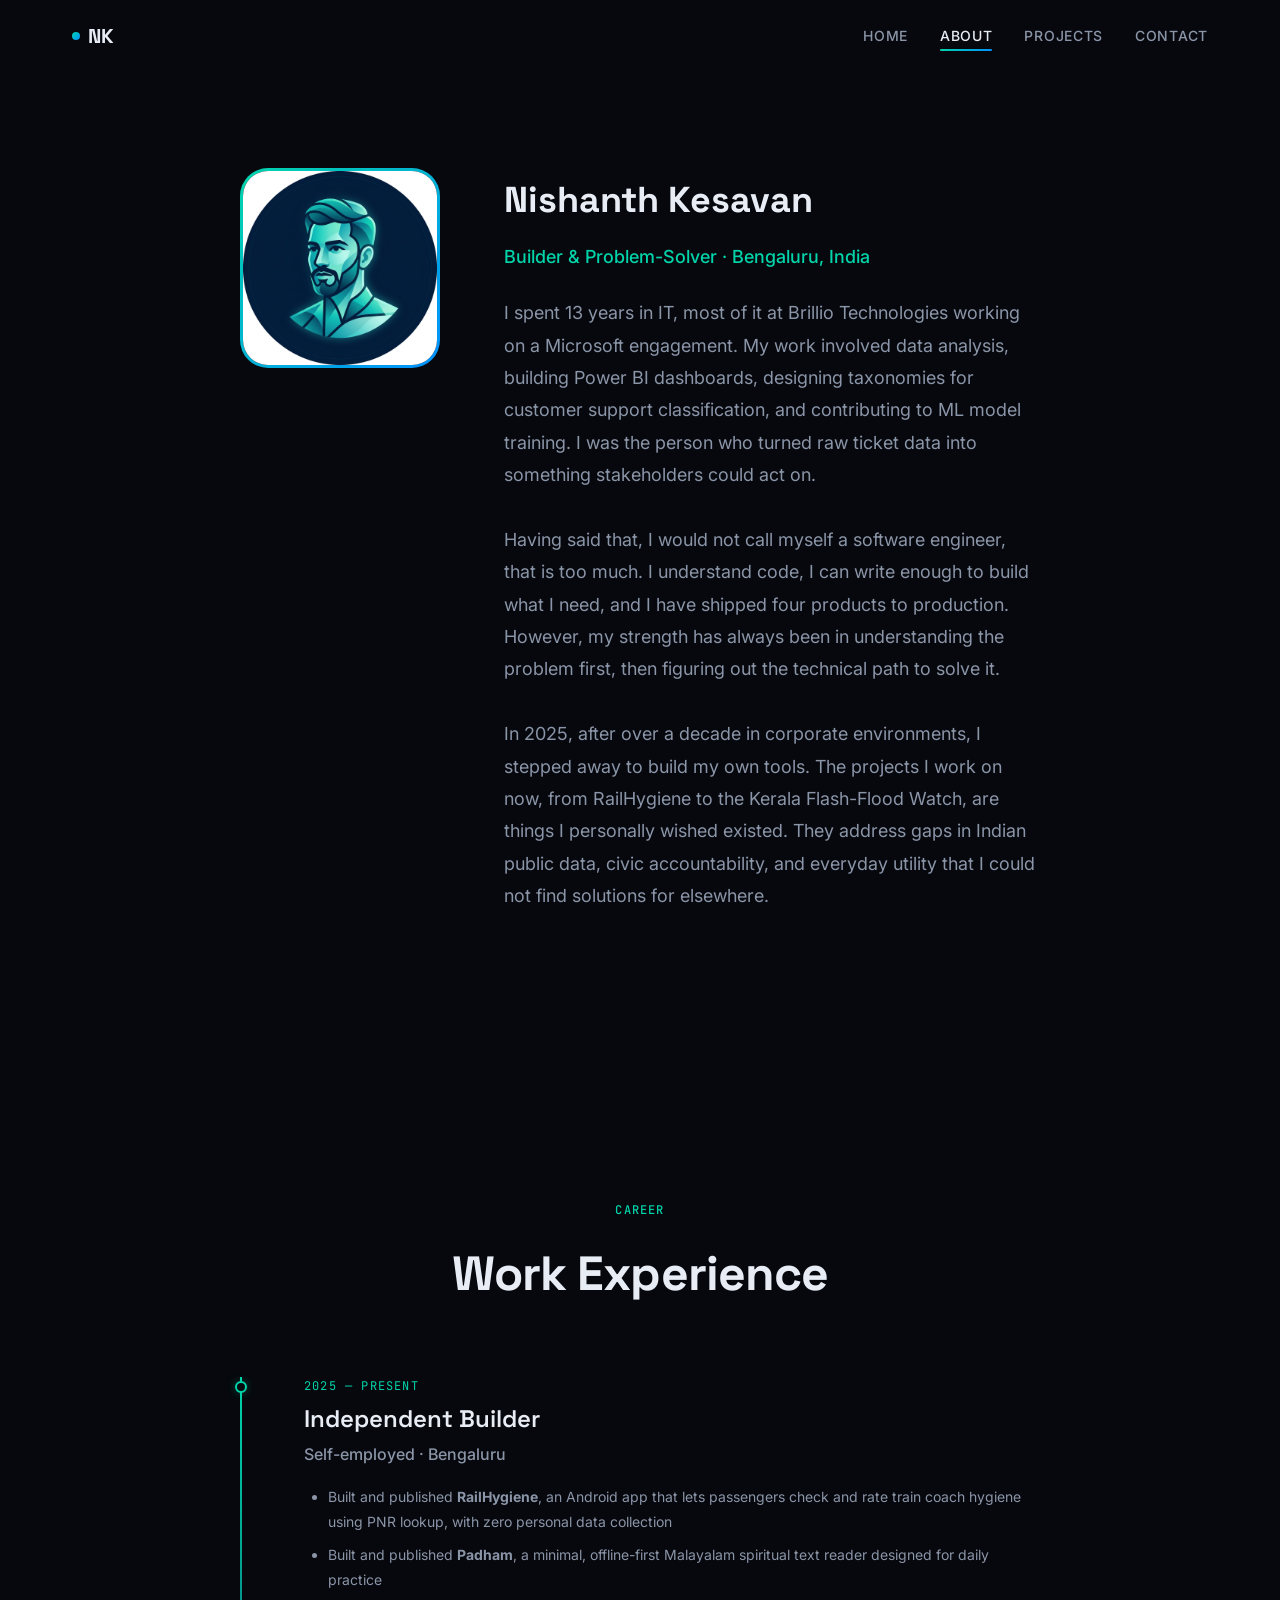
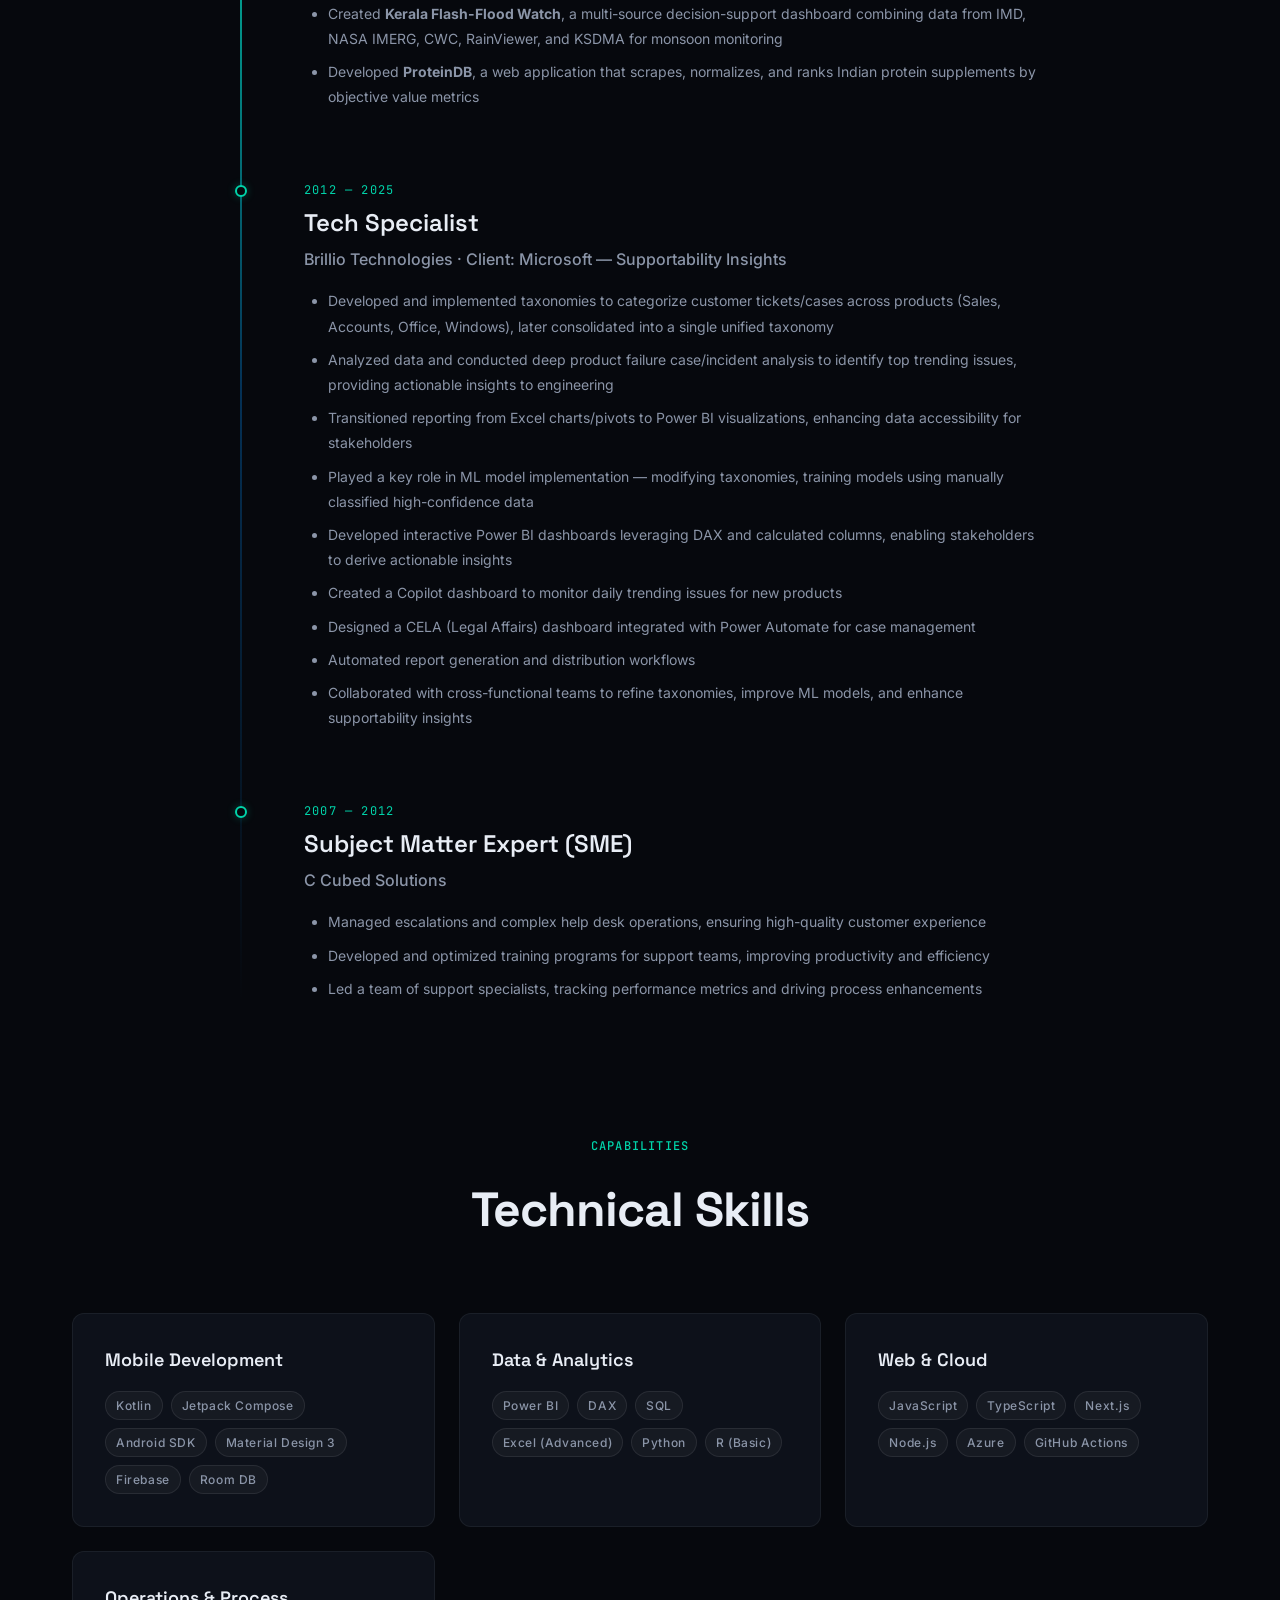
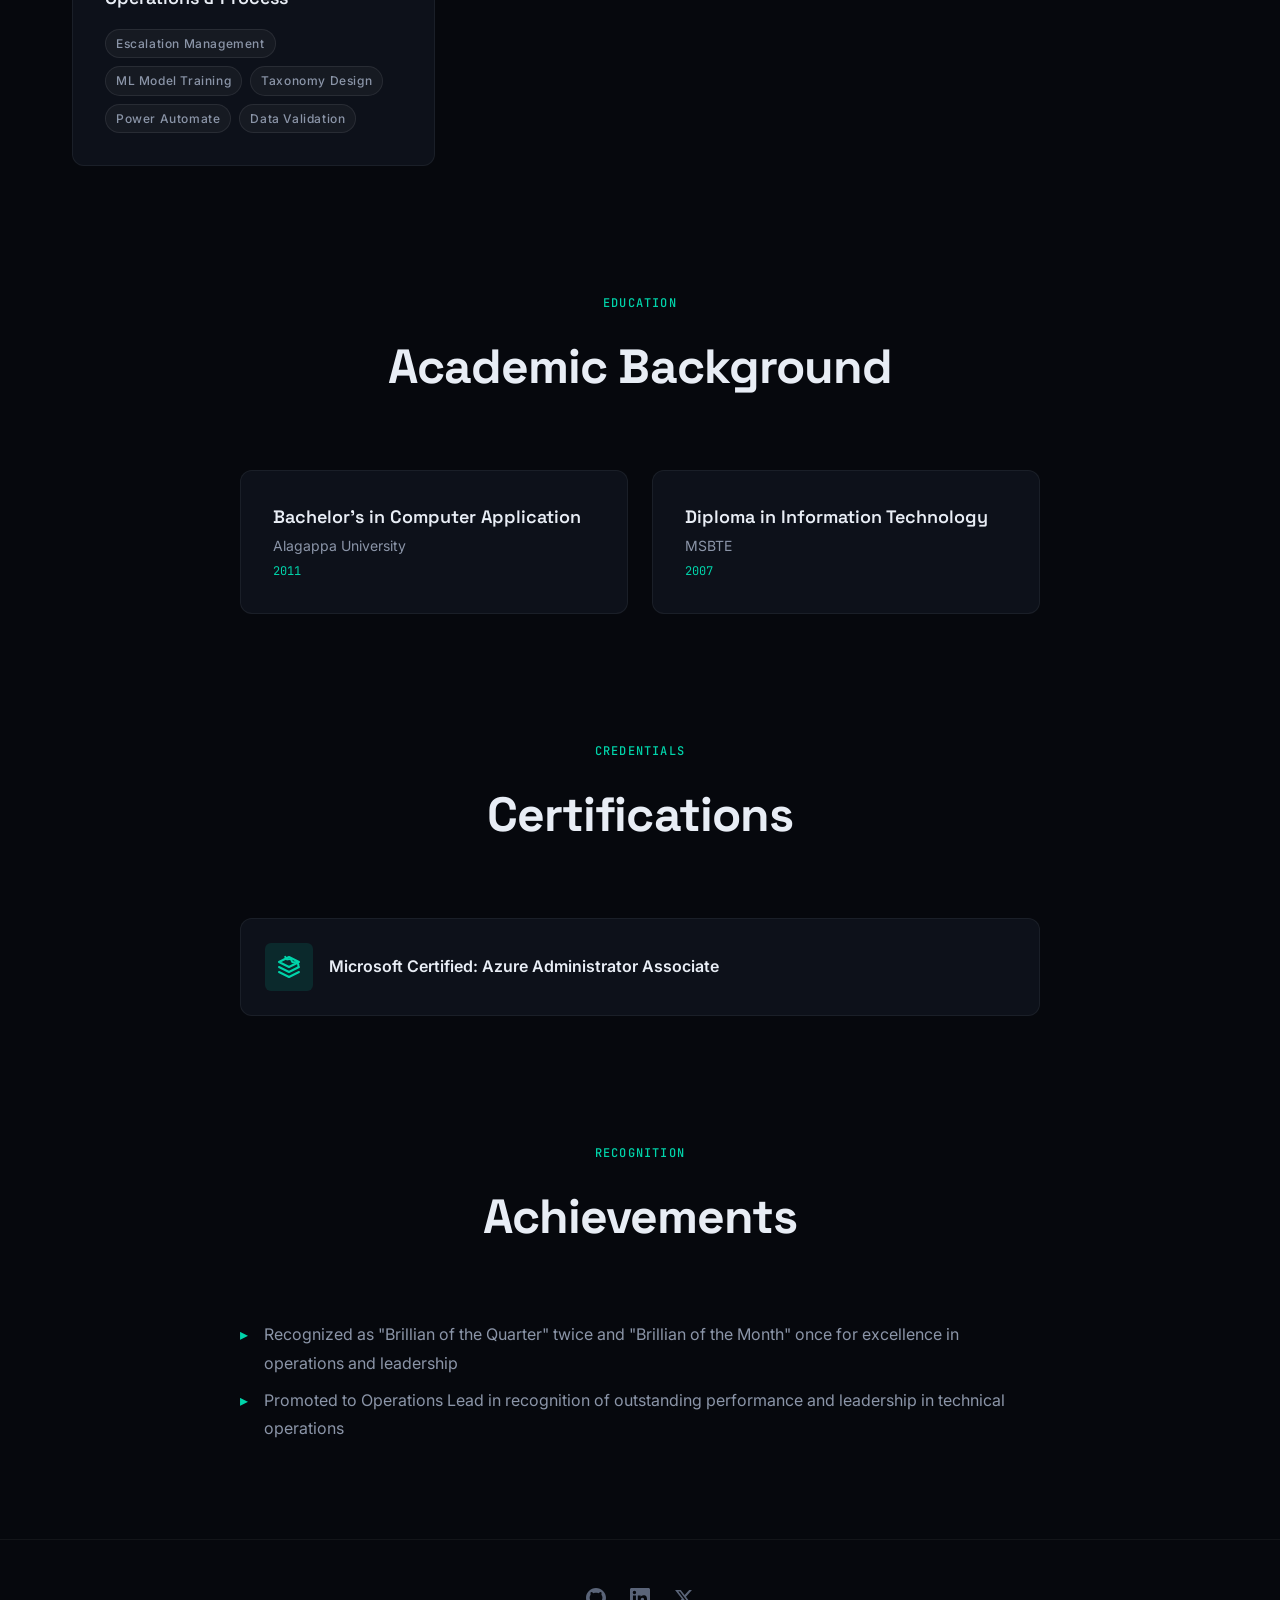
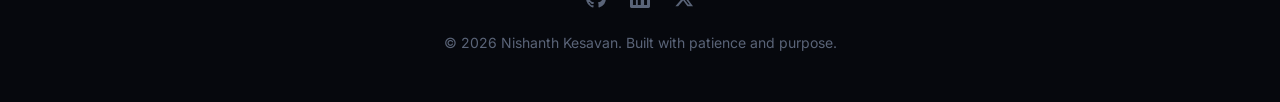
==== commit ded47060: "rewrite: apply voice-dna across all pages, replace Software Engineer with Builder" ====
--- a/about/index.html
+++ b/about/index.html
@@ -43,22 +43,17 @@
         <img src="/assets/images/avatar.png" alt="Nishanth Kesavan" class="about-intro__avatar">
         <div class="about-intro__text">
           <h1 class="about-intro__name">Nishanth Kesavan</h1>
-          <p class="about-intro__role">Tech Specialist · Bengaluru, India</p>
+          <p class="about-intro__role">Builder & Problem-Solver · Bengaluru, India</p>
           <p>
-            Technical Specialist with over a decade of experience in IT — specifically data analysis,
-            BI solutions, and process optimization. Adept at transforming complex data into actionable
-            insights, creating dashboards, and supporting data-driven decision making.
+            I spent 13 years in IT, most of it at Brillio Technologies working on a Microsoft engagement. My work involved data analysis, building Power BI dashboards, designing taxonomies for customer support classification, and contributing to ML model training. I was the person who turned raw ticket data into something stakeholders could act on.
           </p>
           <br>
           <p>
-            Strong expertise in Power BI, Azure, and SQL, with a proven track record of improving
-            operational efficiency and delivering high-quality reporting solutions. Effective communicator
-            with a people-focused approach to problem solving.
+            Having said that, I would not call myself a software engineer, that is too much. I understand code, I can write enough to build what I need, and I have shipped four products to production. However, my strength has always been in understanding the problem first, then figuring out the technical path to solve it.
           </p>
           <br>
           <p>
-            After 13 years in corporate tech, I stepped away to build my own products — Android apps
-            for Indian civic needs, disaster monitoring dashboards, and data tools.
+            In 2025, after over a decade in corporate environments, I stepped away to build my own tools. The projects I work on now, from RailHygiene to the Kerala Flash-Flood Watch, are things I personally wished existed. They address gaps in Indian public data, civic accountability, and everyday utility that I could not find solutions for elsewhere.
           </p>
         </div>
       </div>
@@ -80,14 +75,14 @@
         <div class="timeline__item fade-in">
           <div class="timeline__dot"></div>
           <p class="timeline__period">2025 — PRESENT</p>
-          <h3 class="timeline__role">Independent Software Engineer</h3>
+          <h3 class="timeline__role">Independent Builder</h3>
           <p class="timeline__company">Self-employed · Bengaluru</p>
           <div class="timeline__description">
             <ul>
-              <li>Built and published <strong>RailHygiene</strong> — an Android app for anonymous train hygiene rating using PNR lookup</li>
-              <li>Built and published <strong>Padham</strong> — a Zen-mode Malayalam spiritual text reader</li>
-              <li>Created <strong>Kerala Flash-Flood Watch</strong> — a decision-support dashboard combining IMD, NASA IMERG, CWC, and KSDMA data sources</li>
-              <li>Developed <strong>ProteinDB</strong> — a Next.js web app that scrapes, scores, and ranks Indian protein supplements</li>
+              <li>Built and published <strong>RailHygiene</strong>, an Android app that lets passengers check and rate train coach hygiene using PNR lookup, with zero personal data collection</li>
+              <li>Built and published <strong>Padham</strong>, a minimal, offline-first Malayalam spiritual text reader designed for daily practice</li>
+              <li>Created <strong>Kerala Flash-Flood Watch</strong>, a multi-source decision-support dashboard combining data from IMD, NASA IMERG, CWC, RainViewer, and KSDMA for monsoon monitoring</li>
+              <li>Developed <strong>ProteinDB</strong>, a web application that scrapes, normalizes, and ranks Indian protein supplements by objective value metrics</li>
             </ul>
           </div>
         </div>
@@ -266,7 +261,7 @@
           <svg xmlns="http://www.w3.org/2000/svg" width="20" height="20" viewBox="0 0 24 24" fill="currentColor"><path d="M18.244 2.25h3.308l-7.227 8.26 8.502 11.24H16.17l-5.214-6.817L4.99 21.75H1.68l7.73-8.835L1.254 2.25H8.08l4.713 6.231zm-1.161 17.52h1.833L7.084 4.126H5.117z"/></svg>
         </a>
       </div>
-      <p class="footer__text">© 2025 Nishanth Kesavan. Built with ☕ and conviction.</p>
+      <p class="footer__text">© 2026 Nishanth Kesavan. Built with patience and purpose.</p>
     </div>
   </footer>
 
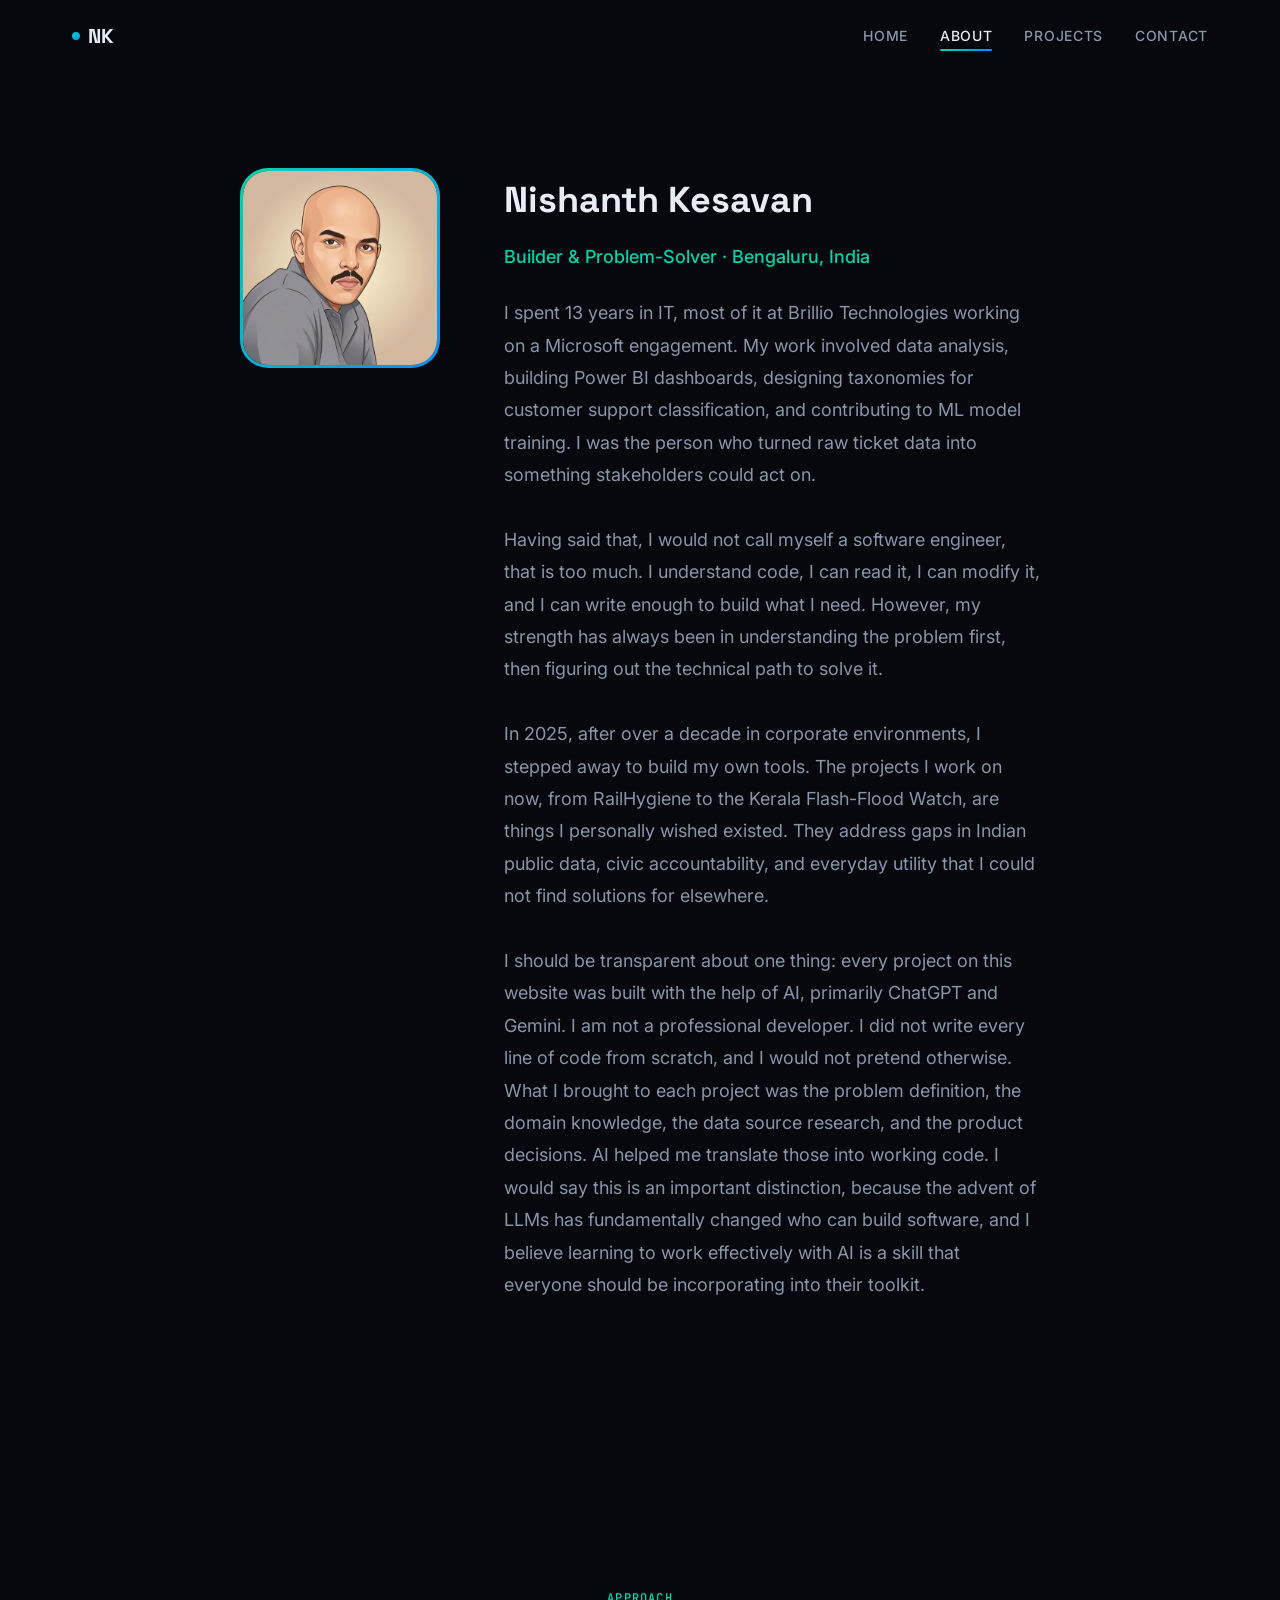
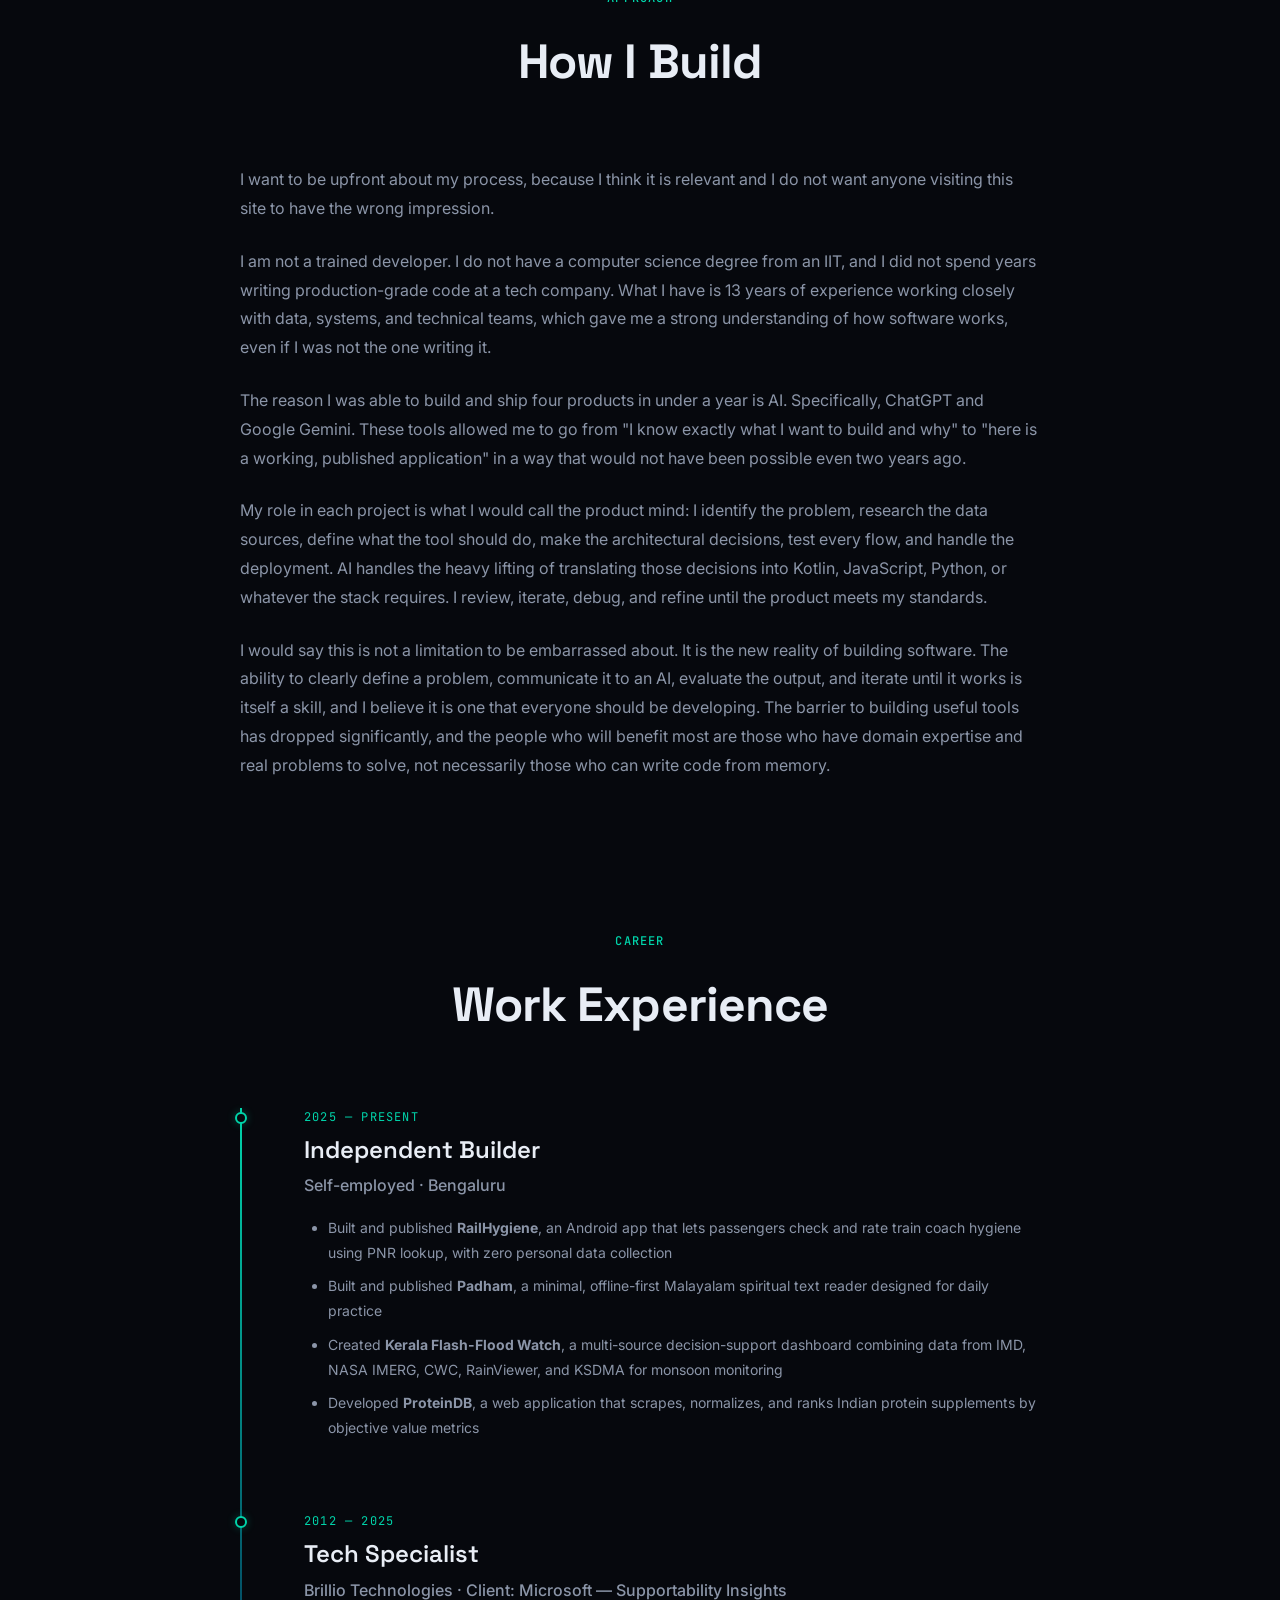
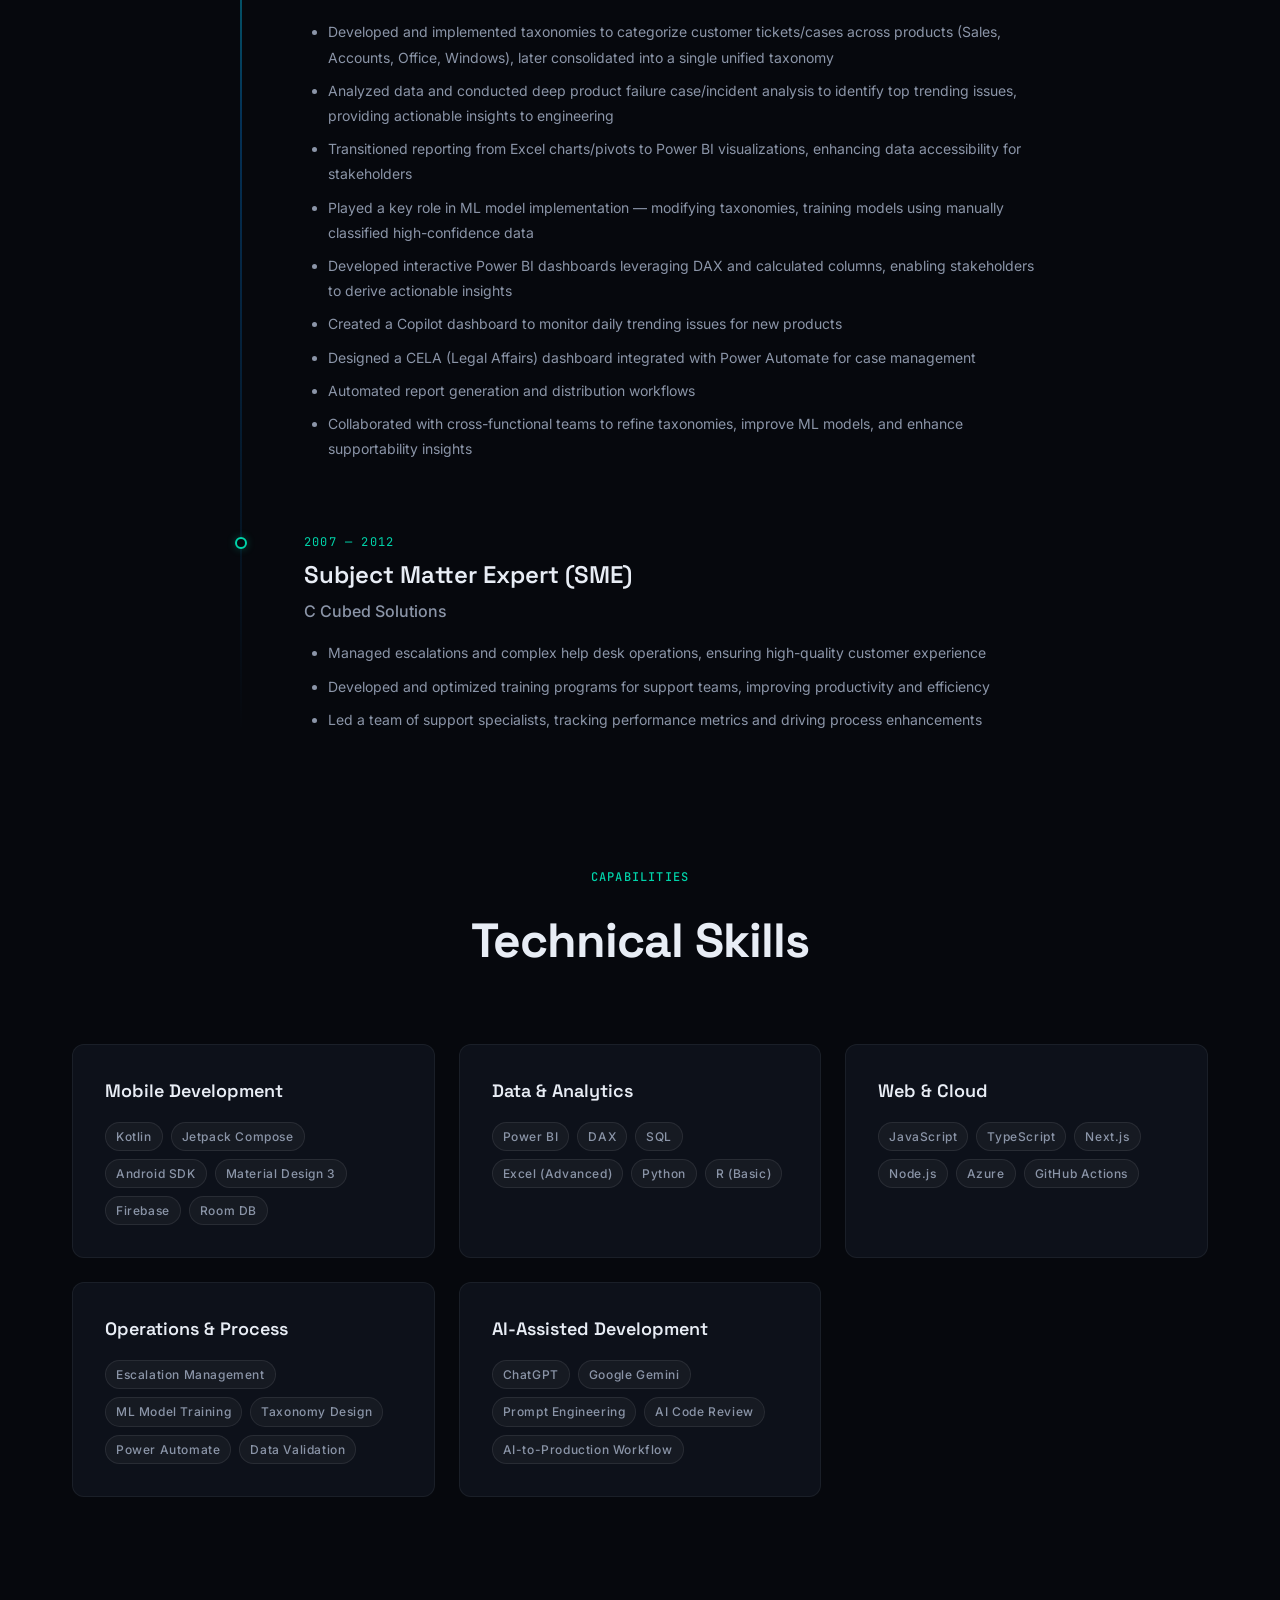
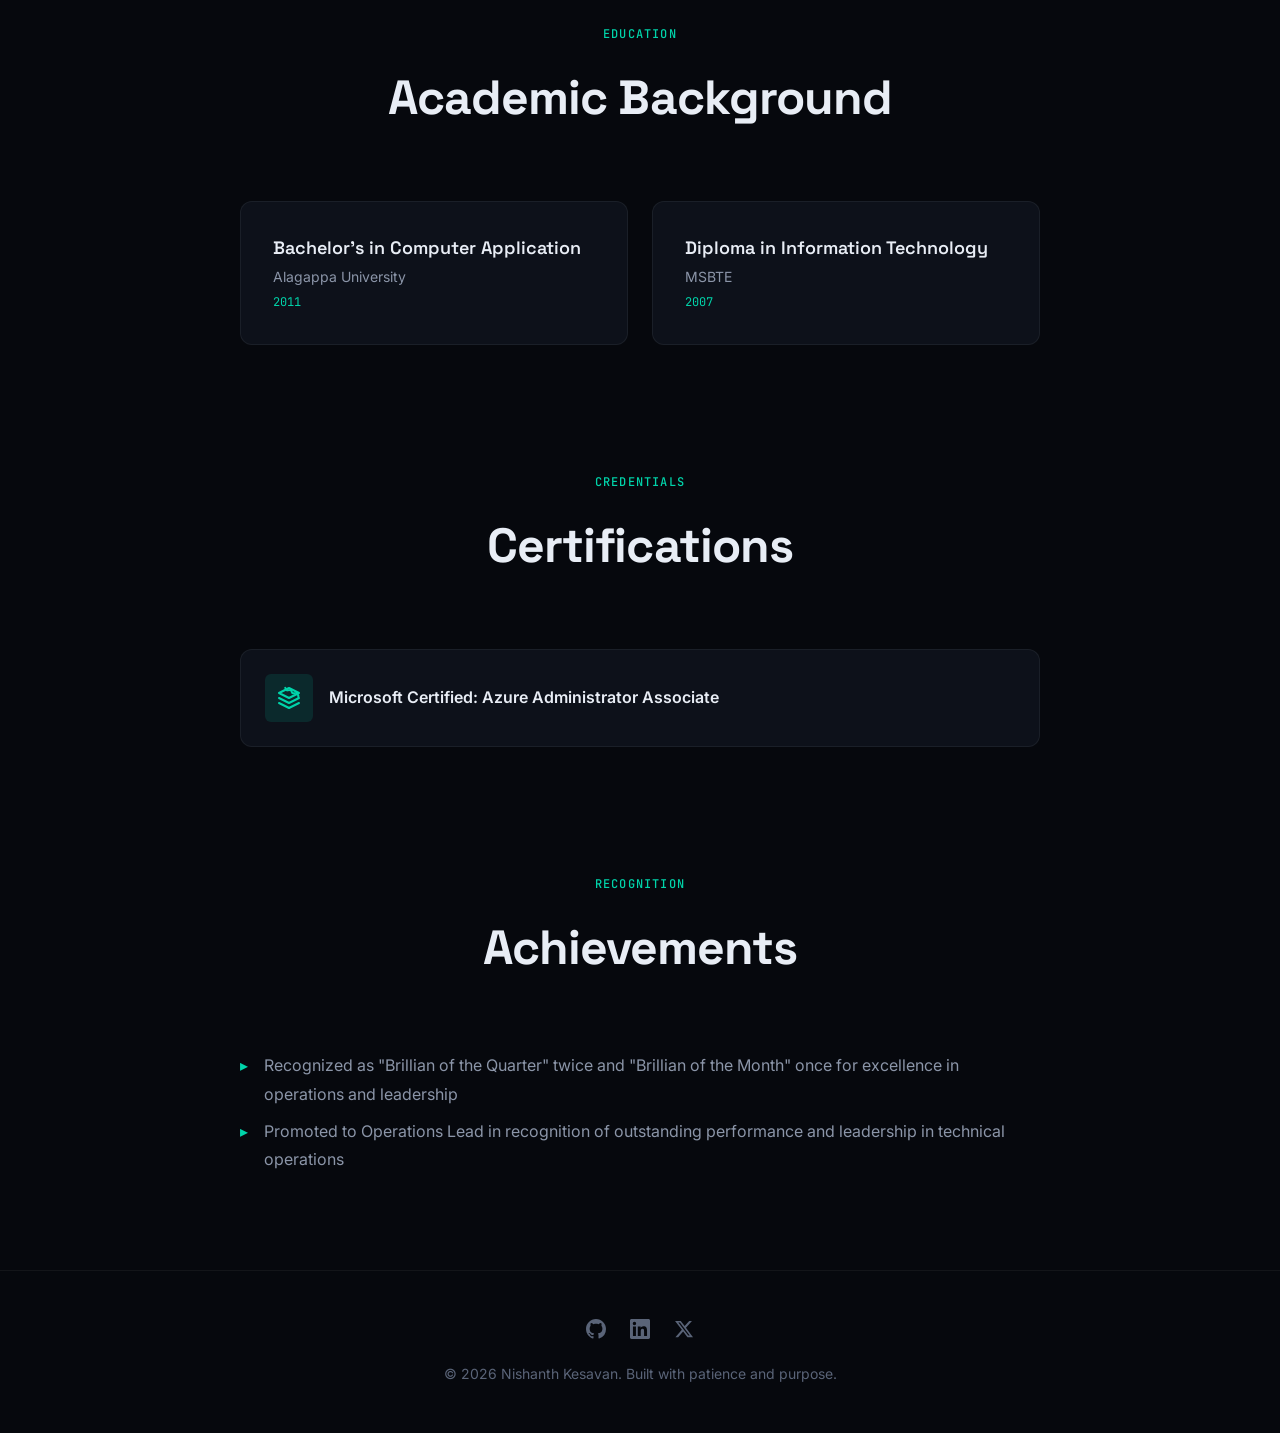
==== commit 56d4c717: "update: added use of LLMs to home and project pages" ====
--- a/about/index.html
+++ b/about/index.html
@@ -49,15 +49,47 @@
           </p>
           <br>
           <p>
-            Having said that, I would not call myself a software engineer, that is too much. I understand code, I can write enough to build what I need, and I have shipped four products to production. However, my strength has always been in understanding the problem first, then figuring out the technical path to solve it.
+            Having said that, I would not call myself a software engineer, that is too much. I understand code, I can read it, I can modify it, and I can write enough to build what I need. However, my strength has always been in understanding the problem first, then figuring out the technical path to solve it.
           </p>
           <br>
           <p>
             In 2025, after over a decade in corporate environments, I stepped away to build my own tools. The projects I work on now, from RailHygiene to the Kerala Flash-Flood Watch, are things I personally wished existed. They address gaps in Indian public data, civic accountability, and everyday utility that I could not find solutions for elsewhere.
           </p>
-        </div>
-      </div>
-
+          <br>
+          <p>
+            I should be transparent about one thing: every project on this website was built with the help of AI, primarily ChatGPT and Gemini. I am not a professional developer. I did not write every line of code from scratch, and I would not pretend otherwise. What I brought to each project was the problem definition, the domain knowledge, the data source research, and the product decisions. AI helped me translate those into working code. I would say this is an important distinction, because the advent of LLMs has fundamentally changed who can build software, and I believe learning to work effectively with AI is a skill that everyone should be incorporating into their toolkit.
+          </p>
+        </div>
+      </div>
+
+    </div>
+  </section>
+
+  <!-- ═══════════════ HOW I BUILD ═══════════════ -->
+  <section class="section section--compact" id="how-i-build">
+    <div class="container">
+      <div class="section-header fade-in">
+        <p class="section-header__eyebrow">Approach</p>
+        <h2 class="section-header__title">How I Build</h2>
+      </div>
+
+      <div class="project-content fade-in">
+        <p>
+          I want to be upfront about my process, because I think it is relevant and I do not want anyone visiting this site to have the wrong impression.
+        </p>
+        <p>
+          I am not a trained developer. I do not have a computer science degree from an IIT, and I did not spend years writing production-grade code at a tech company. What I have is 13 years of experience working closely with data, systems, and technical teams, which gave me a strong understanding of how software works, even if I was not the one writing it.
+        </p>
+        <p>
+          The reason I was able to build and ship four products in under a year is AI. Specifically, ChatGPT and Google Gemini. These tools allowed me to go from "I know exactly what I want to build and why" to "here is a working, published application" in a way that would not have been possible even two years ago.
+        </p>
+        <p>
+          My role in each project is what I would call the product mind: I identify the problem, research the data sources, define what the tool should do, make the architectural decisions, test every flow, and handle the deployment. AI handles the heavy lifting of translating those decisions into Kotlin, JavaScript, Python, or whatever the stack requires. I review, iterate, debug, and refine until the product meets my standards.
+        </p>
+        <p>
+          I would say this is not a limitation to be embarrassed about. It is the new reality of building software. The ability to clearly define a problem, communicate it to an AI, evaluate the output, and iterate until it works is itself a skill, and I believe it is one that everyone should be developing. The barrier to building useful tools has dropped significantly, and the people who will benefit most are those who have domain expertise and real problems to solve, not necessarily those who can write code from memory.
+        </p>
+      </div>
     </div>
   </section>
 
@@ -184,6 +216,17 @@
           </div>
         </div>
 
+        <div class="skill-card fade-in fade-in-delay-4">
+          <h3 class="skill-card__title">AI-Assisted Development</h3>
+          <div class="skill-card__list">
+            <span class="tag">ChatGPT</span>
+            <span class="tag">Google Gemini</span>
+            <span class="tag">Prompt Engineering</span>
+            <span class="tag">AI Code Review</span>
+            <span class="tag">AI-to-Production Workflow</span>
+          </div>
+        </div>
+
       </div>
     </div>
   </section>
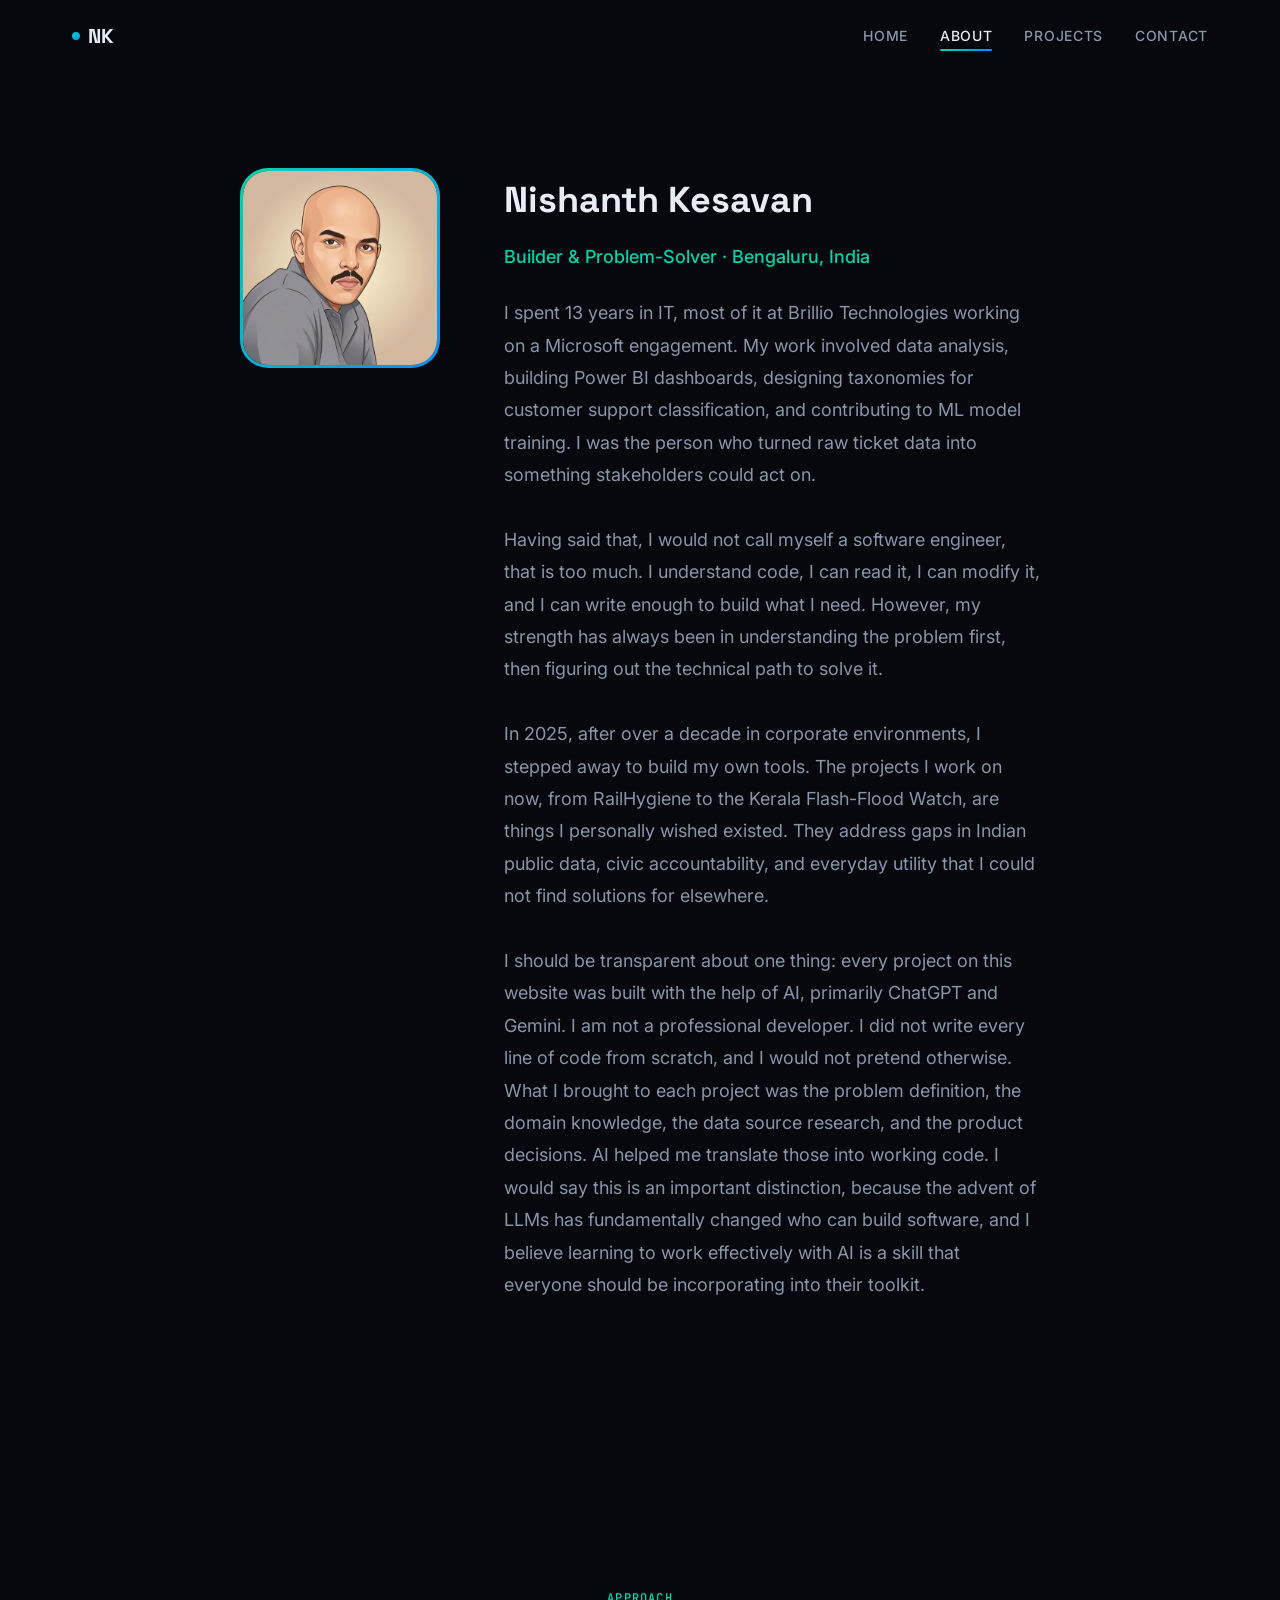
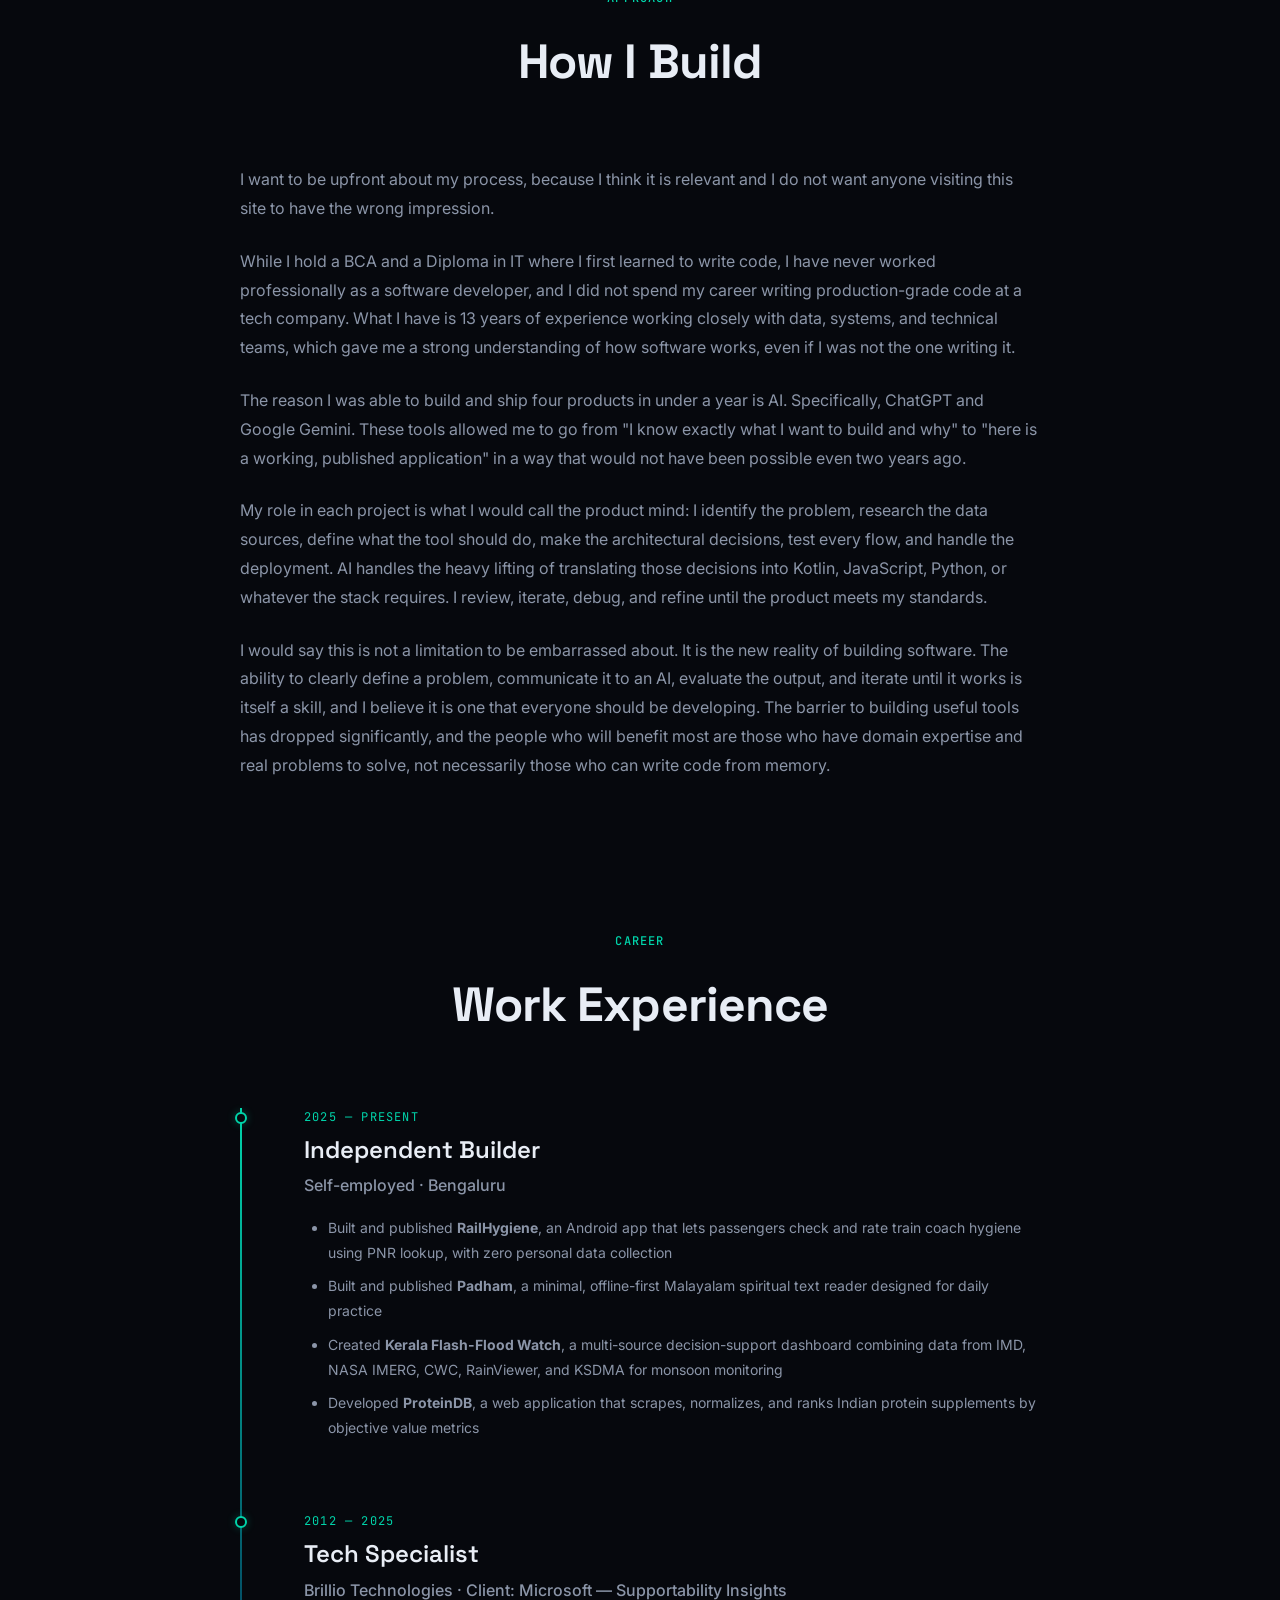
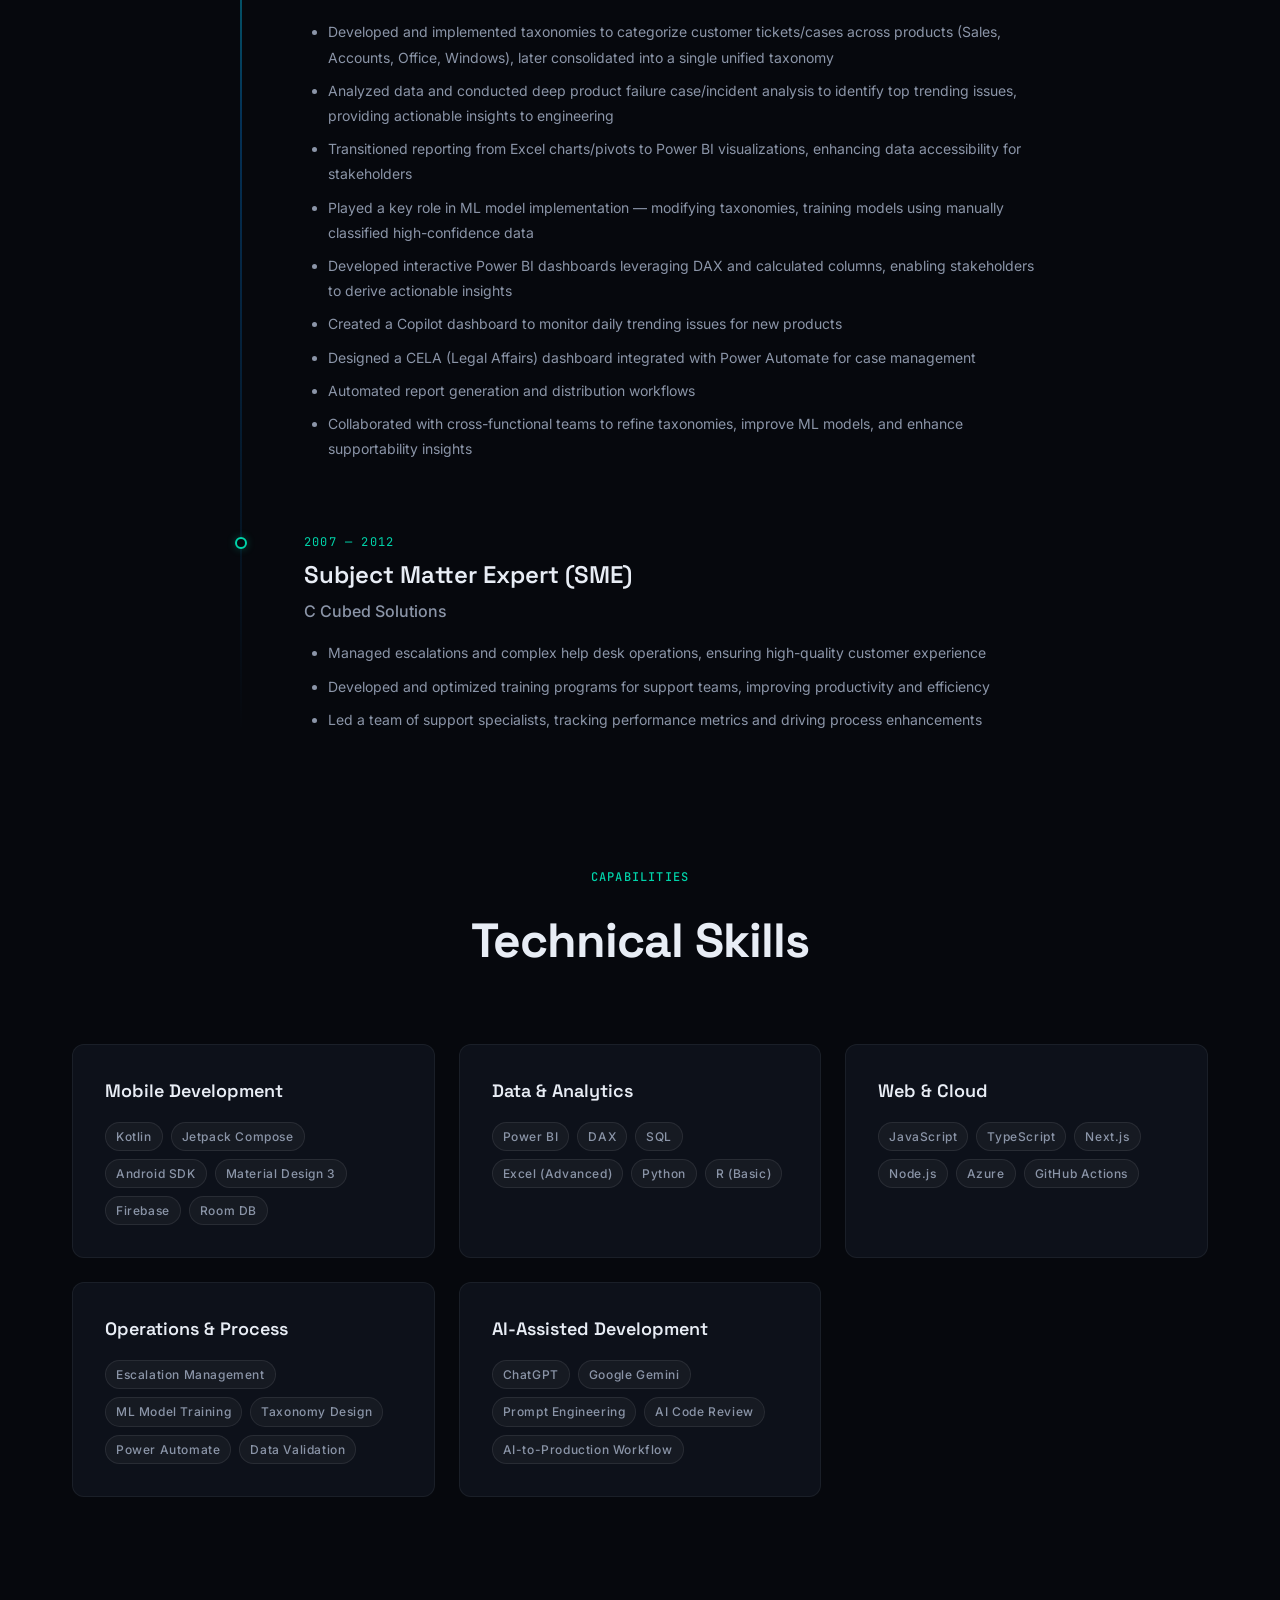
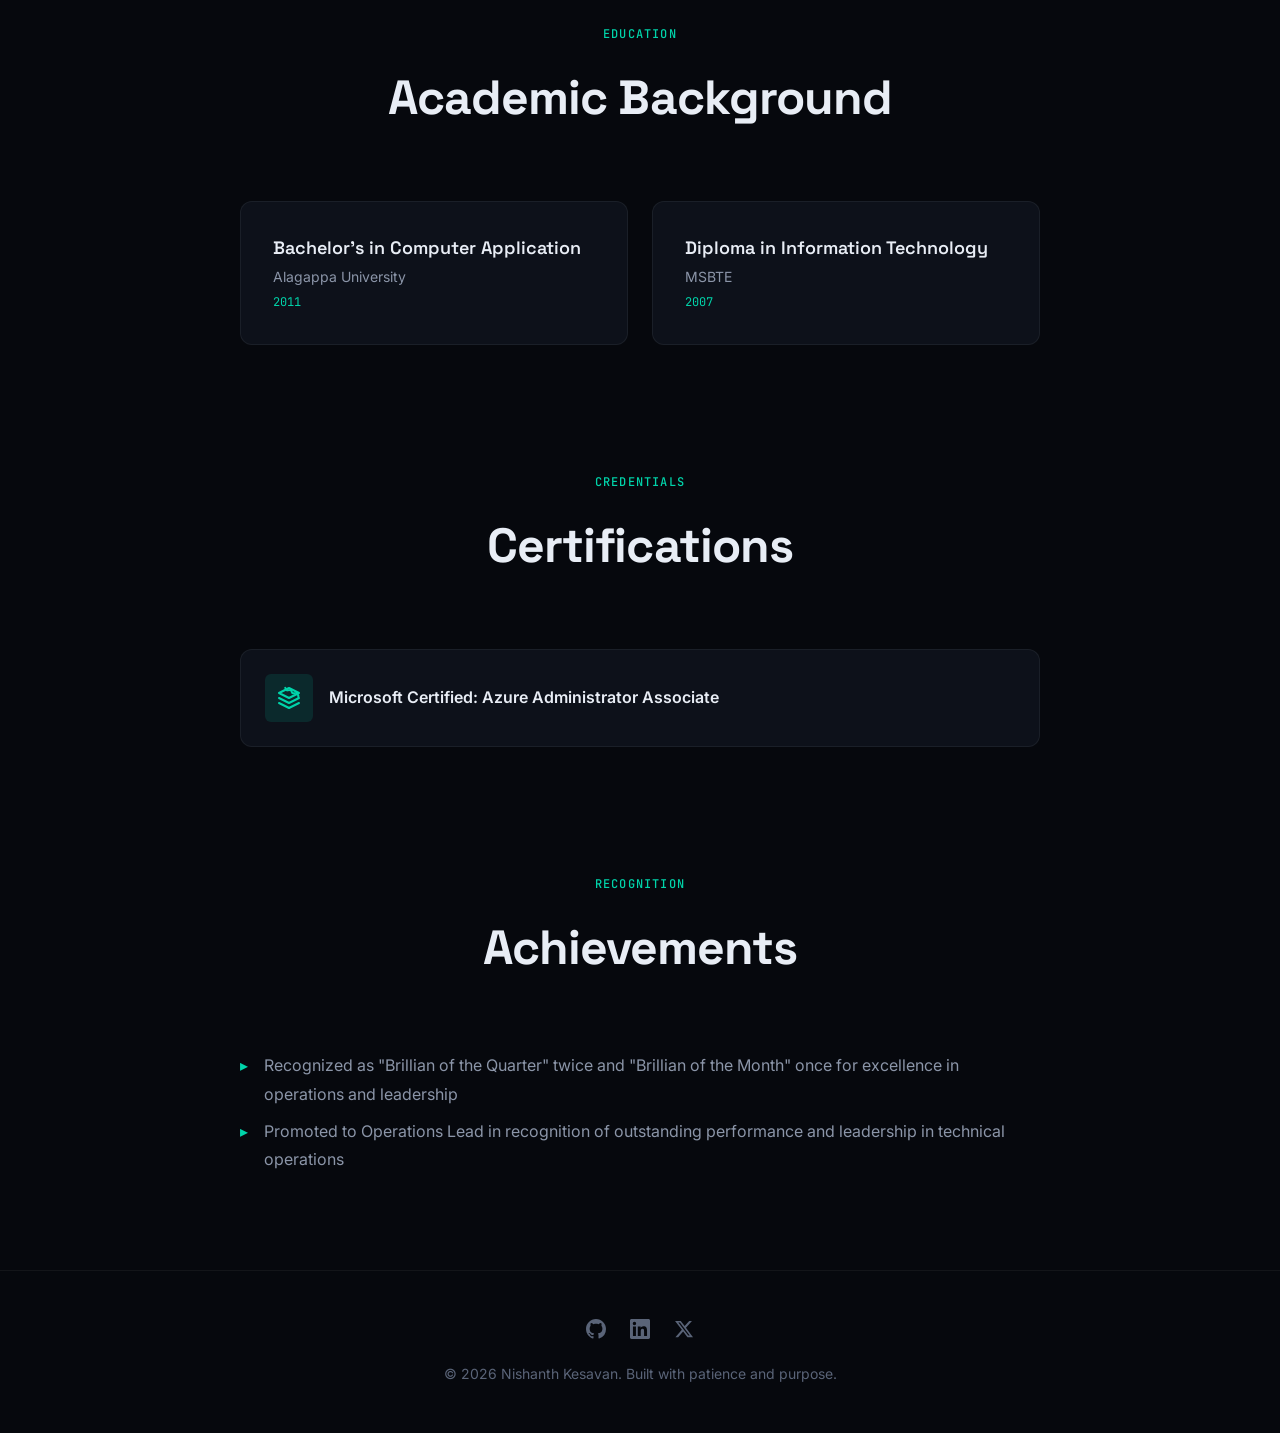
==== commit 5c84b4da: "update: fix educational background wording on about page" ====
--- a/about/index.html
+++ b/about/index.html
@@ -78,7 +78,7 @@
           I want to be upfront about my process, because I think it is relevant and I do not want anyone visiting this site to have the wrong impression.
         </p>
         <p>
-          I am not a trained developer. I do not have a computer science degree from an IIT, and I did not spend years writing production-grade code at a tech company. What I have is 13 years of experience working closely with data, systems, and technical teams, which gave me a strong understanding of how software works, even if I was not the one writing it.
+          While I hold a BCA and a Diploma in IT where I first learned to write code, I have never worked professionally as a software developer, and I did not spend my career writing production-grade code at a tech company. What I have is 13 years of experience working closely with data, systems, and technical teams, which gave me a strong understanding of how software works, even if I was not the one writing it.
         </p>
         <p>
           The reason I was able to build and ship four products in under a year is AI. Specifically, ChatGPT and Google Gemini. These tools allowed me to go from "I know exactly what I want to build and why" to "here is a working, published application" in a way that would not have been possible even two years ago.
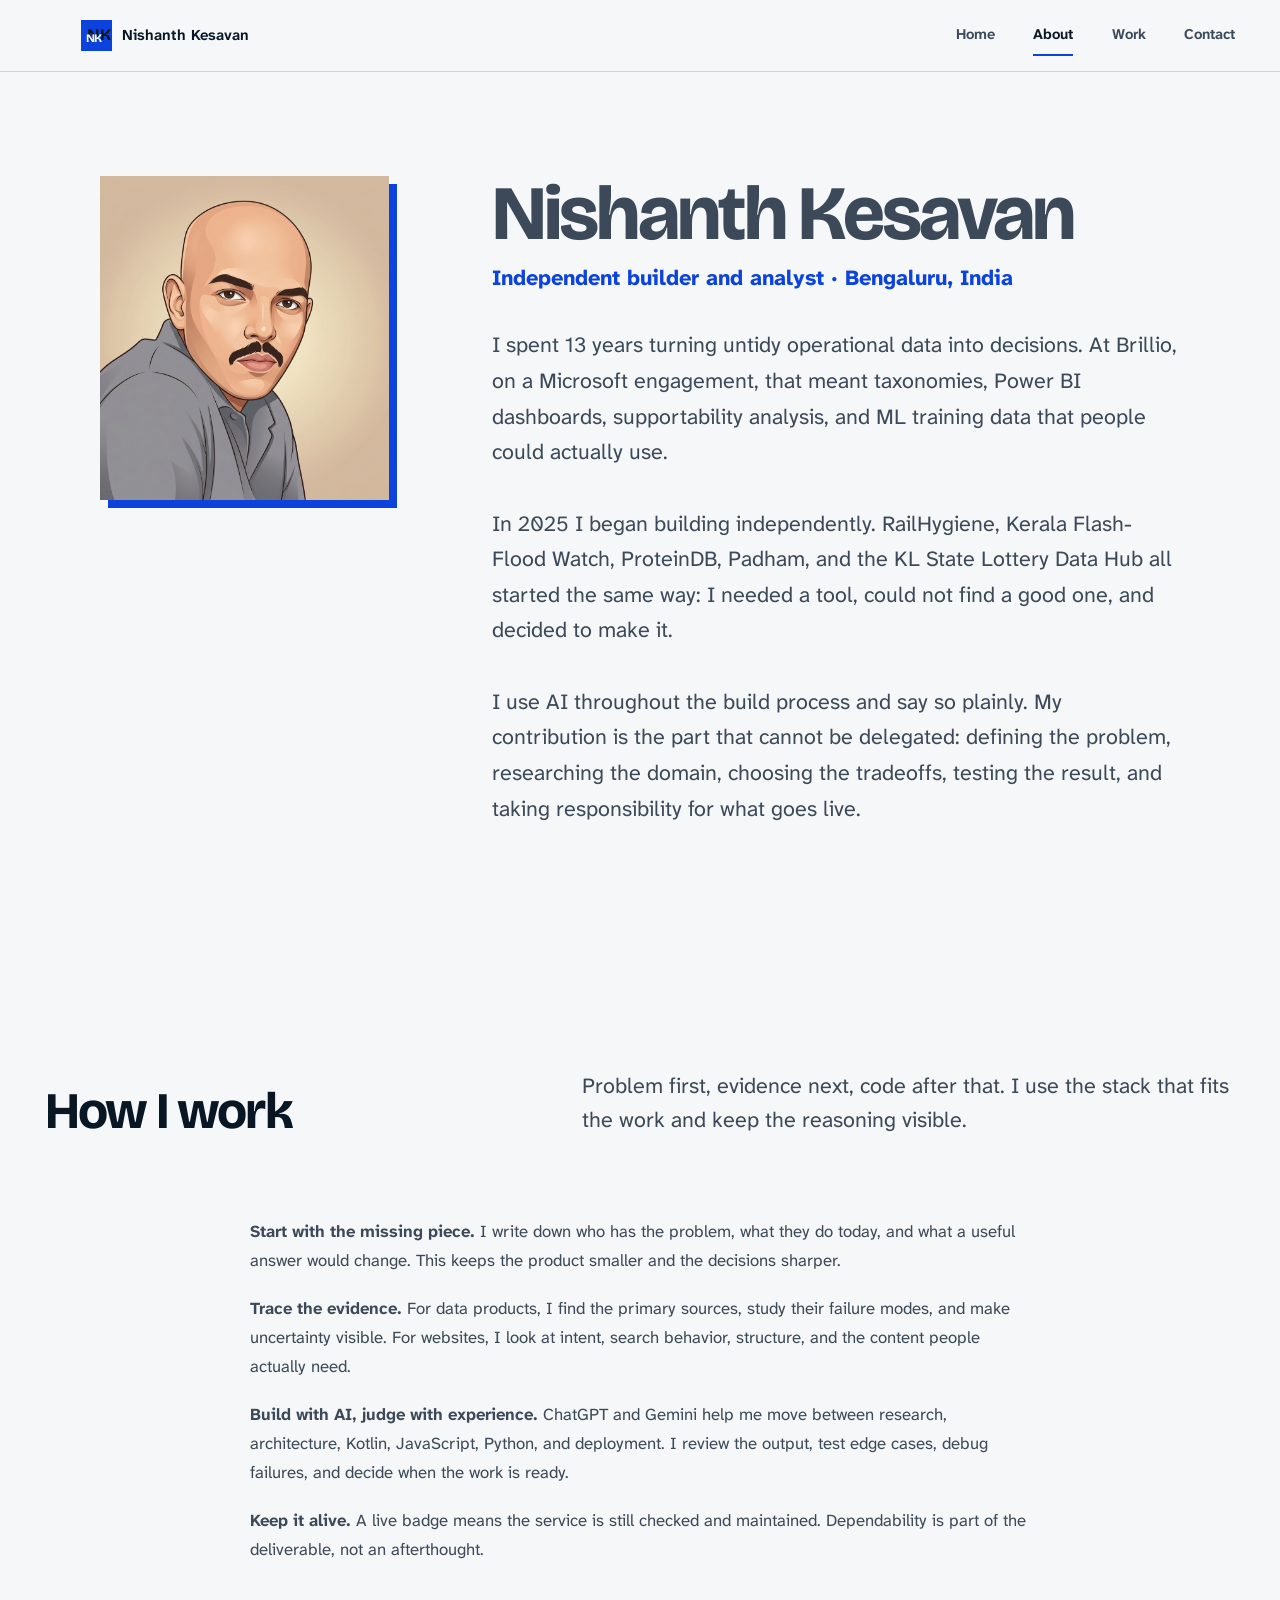
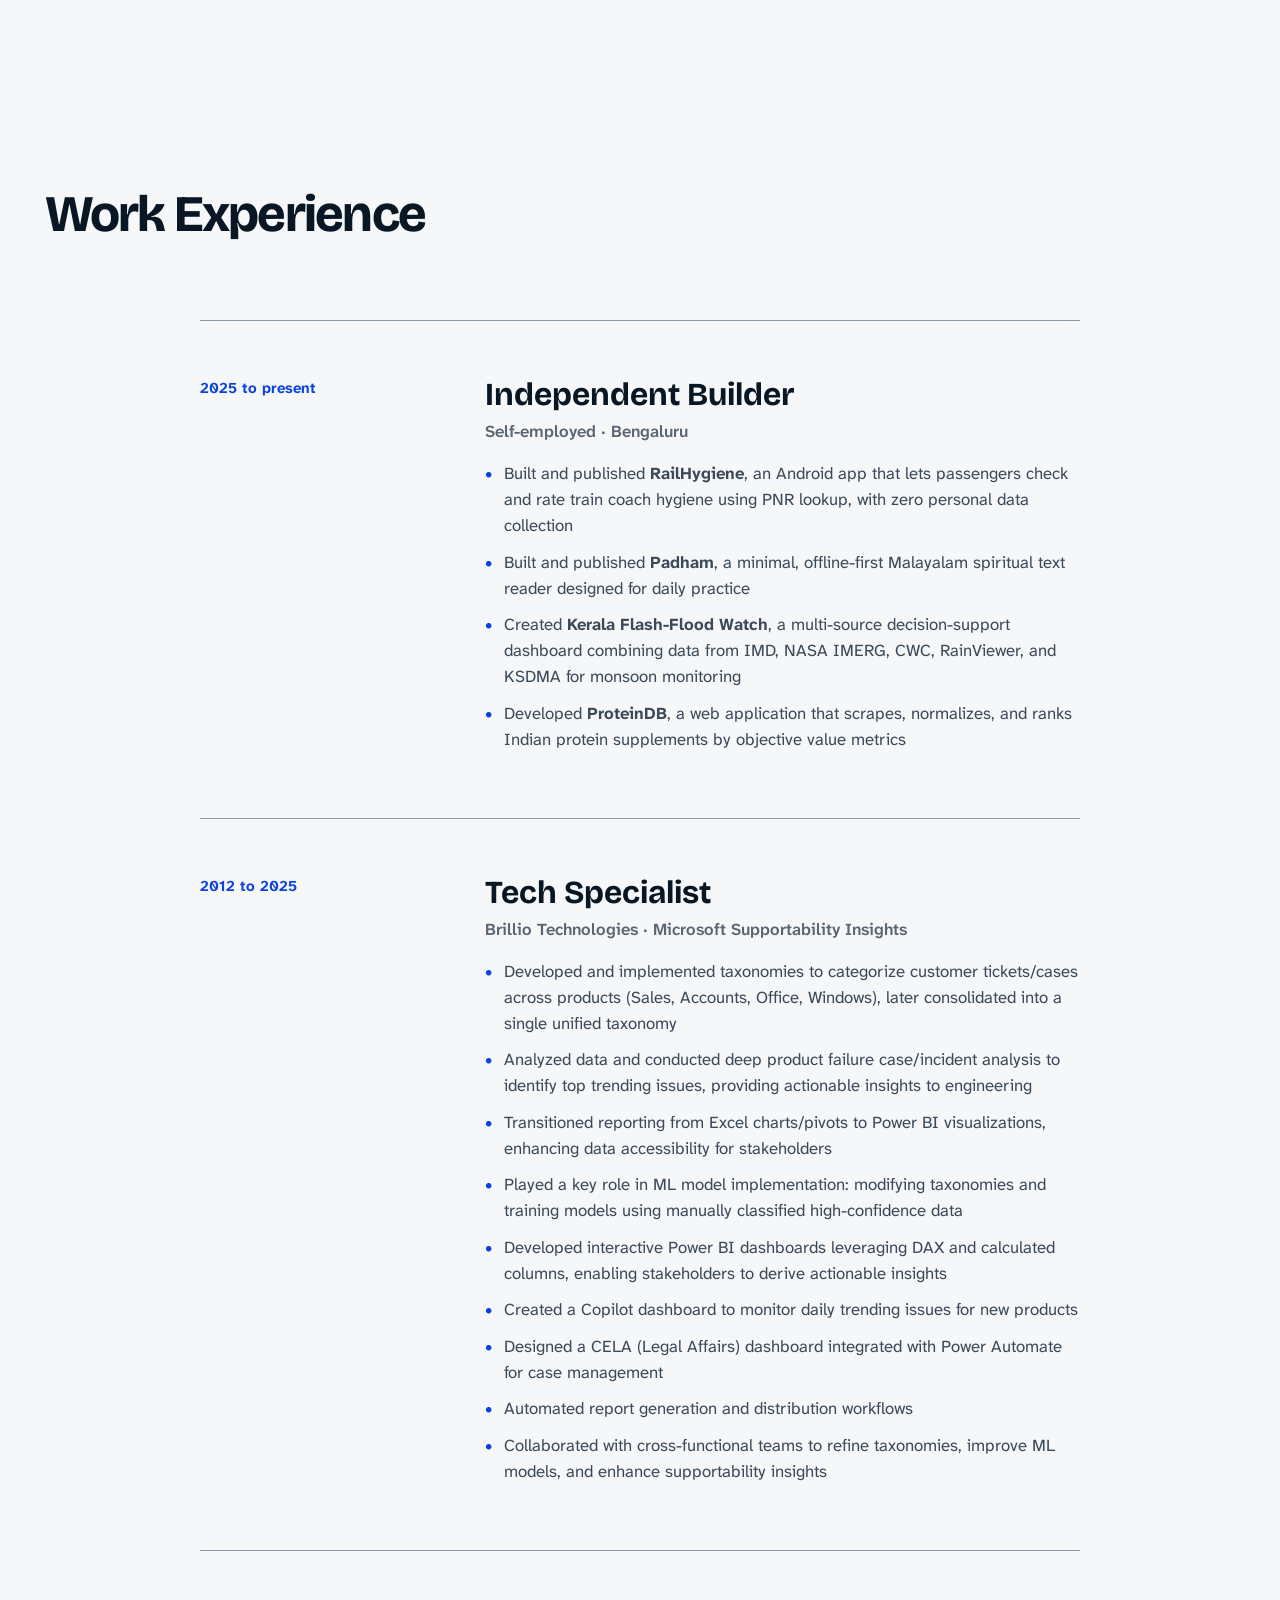
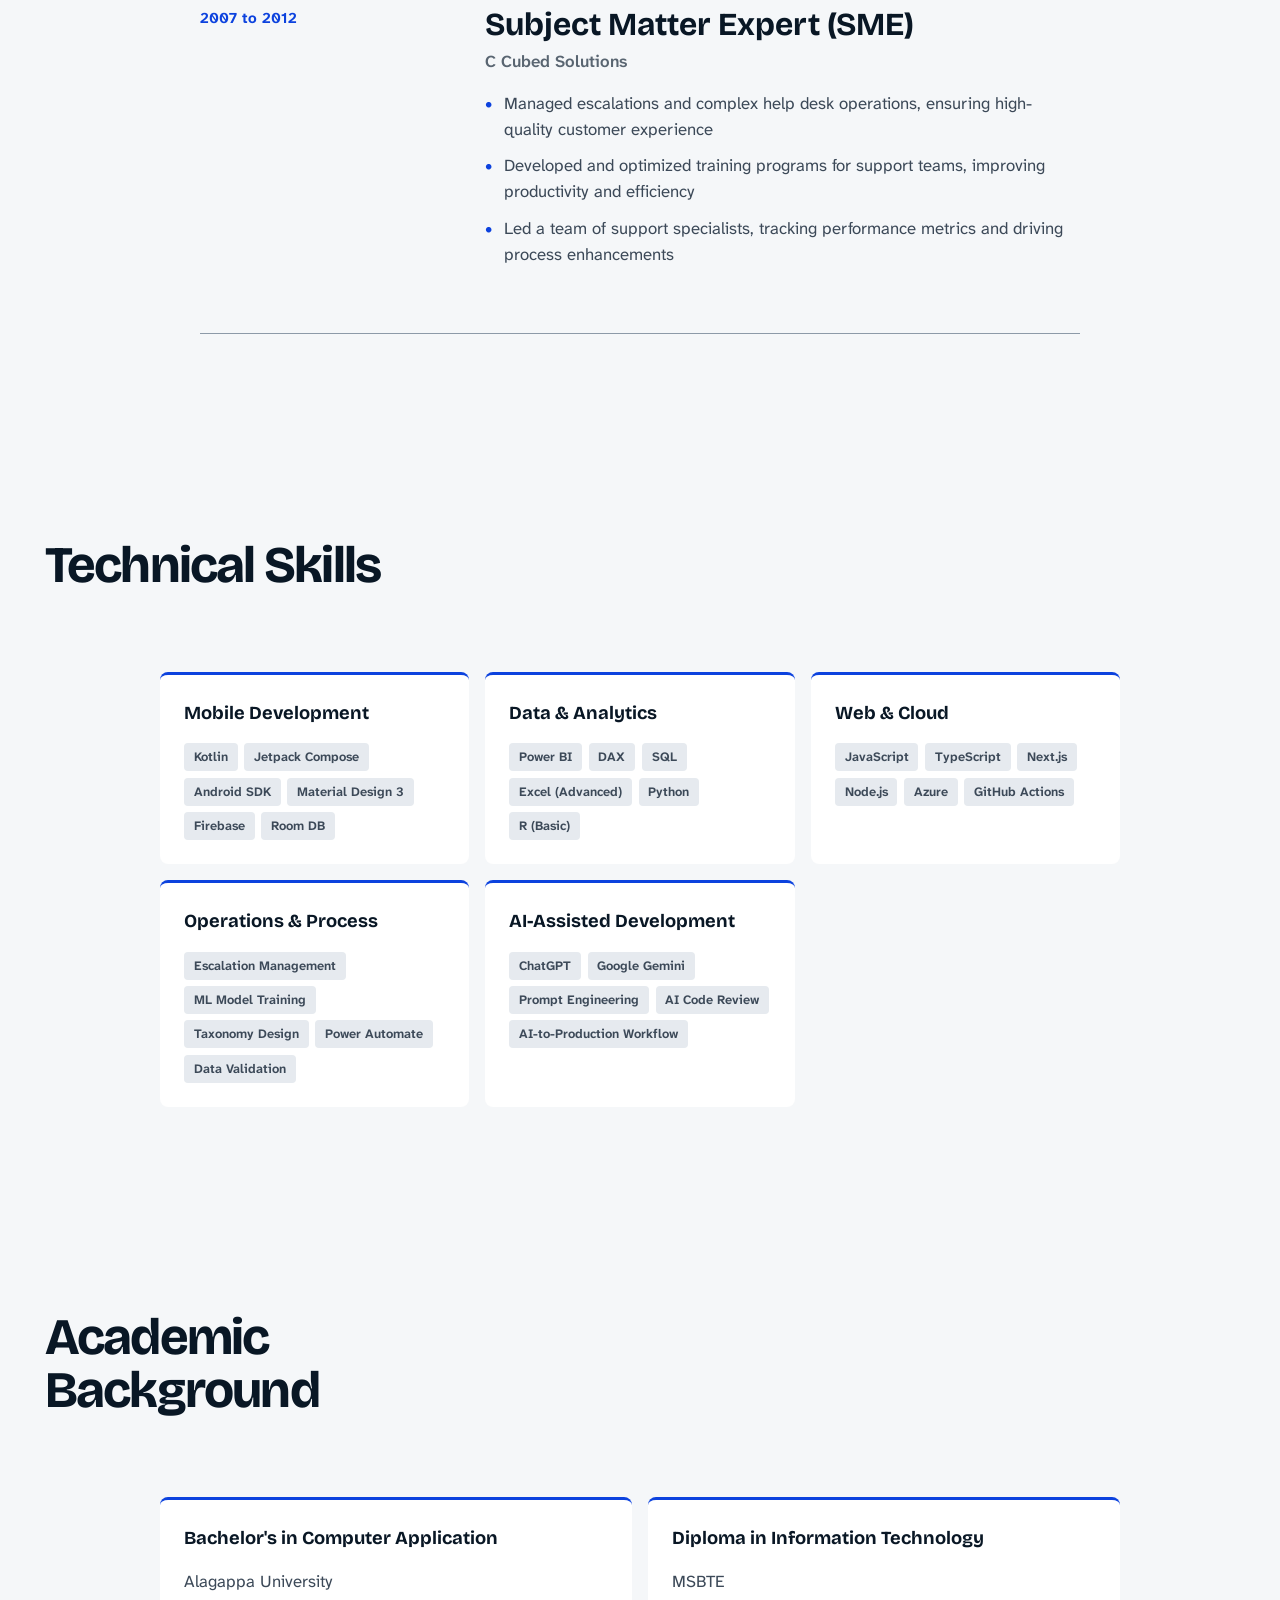
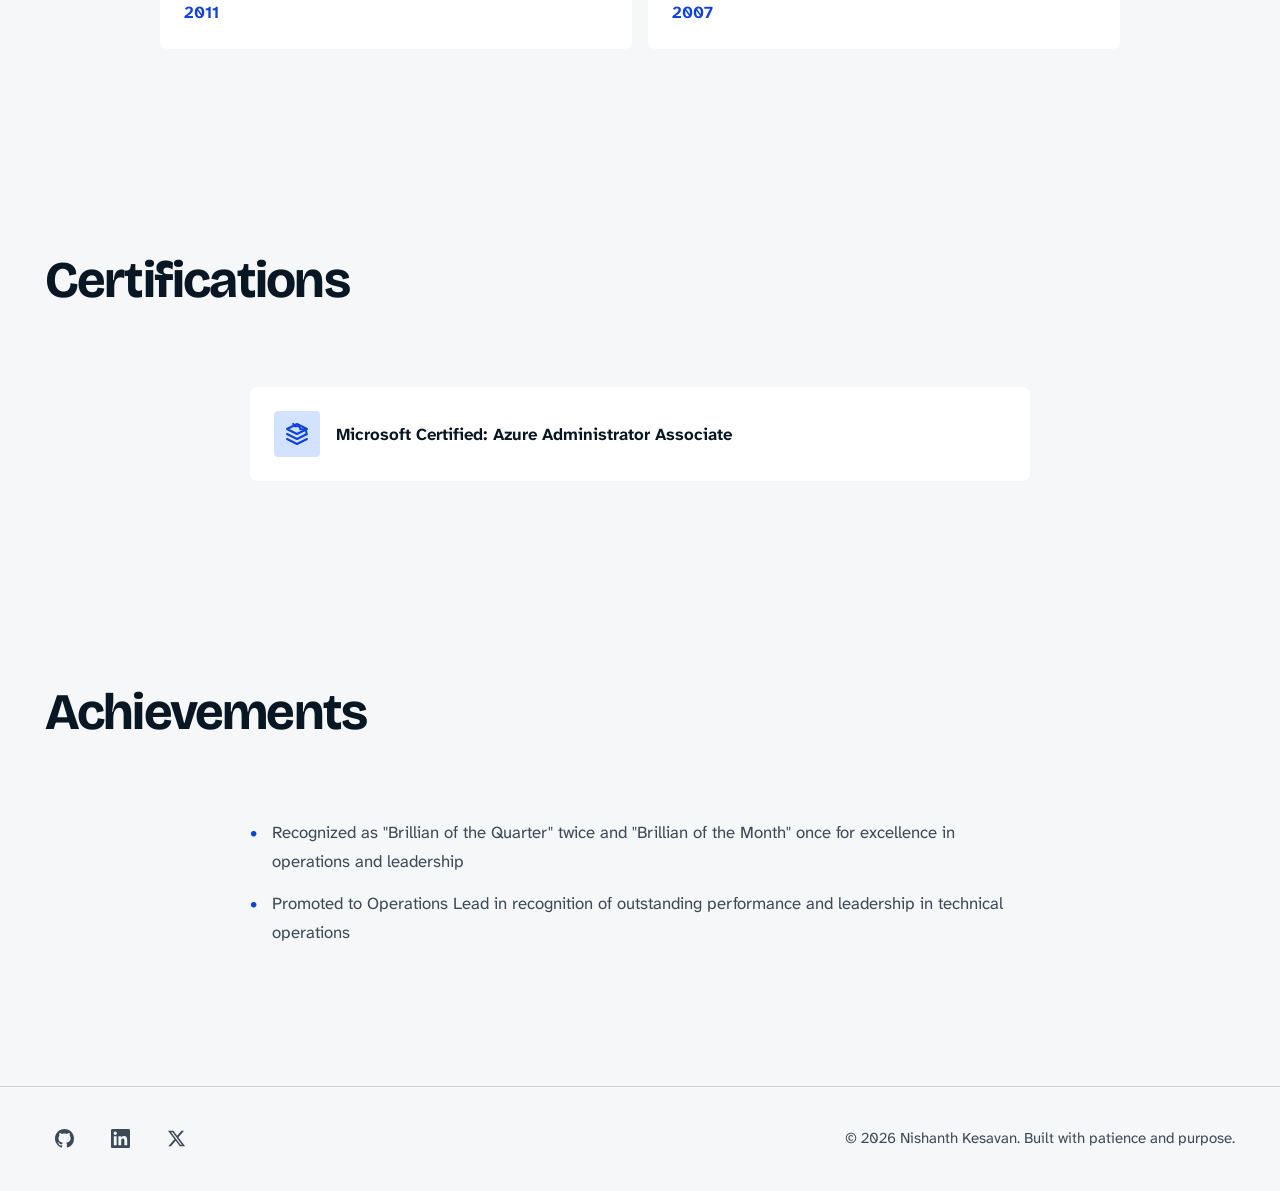
==== commit 1115b7cf: "Redesign personal portfolio with builder identity" ====
--- a/about/index.html
+++ b/about/index.html
@@ -3,15 +3,16 @@
 <head>
   <meta charset="UTF-8">
   <meta name="viewport" content="width=device-width, initial-scale=1.0">
-  <title>About — Nishanth Kesavan</title>
+  <title>About | Nishanth Kesavan</title>
   <meta name="description" content="Technical Specialist with over a decade of experience in data analysis, BI solutions, Android development, and process optimization. View my full CV.">
-  <meta property="og:title" content="About — Nishanth Kesavan">
+  <meta property="og:title" content="About | Nishanth Kesavan">
   <meta property="og:description" content="CV and professional background of Nishanth Kesavan.">
   <meta property="og:type" content="profile">
   <meta property="og:url" content="https://nishanthkesavan.in/about/">
   <link rel="canonical" href="https://nishanthkesavan.in/about/">
-  <link rel="icon" href="data:image/svg+xml,<svg xmlns='http://www.w3.org/2000/svg' viewBox='0 0 100 100'><text y='.9em' font-size='90'>⚡</text></svg>">
-  <link rel="stylesheet" href="/css/styles.css">
+  <meta name="theme-color" content="#f6f7f8">
+  <link rel="icon" href="/assets/favicon.svg" type="image/svg+xml">
+  <link rel="stylesheet" href="/css/styles.css?v=3">
 </head>
 <body>
 
@@ -22,15 +23,15 @@
       <div class="navbar__links">
         <a href="/" class="navbar__link">Home</a>
         <a href="/about/" class="navbar__link active">About</a>
-        <a href="/projects/" class="navbar__link">Projects</a>
+        <a href="/projects/" class="navbar__link">Work</a>
         <a href="/#contact" class="navbar__link">Contact</a>
       </div>
-      <button class="navbar__hamburger" id="hamburger" aria-label="Toggle navigation menu"><span></span><span></span><span></span></button>
+      <button class="navbar__hamburger" id="hamburger" aria-label="Open navigation menu" aria-expanded="false" aria-controls="mobile-menu"><span></span><span></span><span></span></button>
     </div>
     <div class="navbar__mobile-menu" id="mobile-menu">
       <a href="/" class="navbar__mobile-link">Home</a>
       <a href="/about/" class="navbar__mobile-link">About</a>
-      <a href="/projects/" class="navbar__mobile-link">Projects</a>
+      <a href="/projects/" class="navbar__mobile-link">Work</a>
       <a href="/#contact" class="navbar__mobile-link">Contact</a>
     </div>
   </nav>
@@ -43,21 +44,17 @@
         <img src="/assets/images/avatar.png" alt="Nishanth Kesavan" class="about-intro__avatar">
         <div class="about-intro__text">
           <h1 class="about-intro__name">Nishanth Kesavan</h1>
-          <p class="about-intro__role">Builder & Problem-Solver · Bengaluru, India</p>
+          <p class="about-intro__role">Independent builder and analyst · Bengaluru, India</p>
           <p>
-            I spent 13 years in IT, most of it at Brillio Technologies working on a Microsoft engagement. My work involved data analysis, building Power BI dashboards, designing taxonomies for customer support classification, and contributing to ML model training. I was the person who turned raw ticket data into something stakeholders could act on.
+            I spent 13 years turning untidy operational data into decisions. At Brillio, on a Microsoft engagement, that meant taxonomies, Power BI dashboards, supportability analysis, and ML training data that people could actually use.
           </p>
           <br>
           <p>
-            Having said that, I would not call myself a software engineer, that is too much. I understand code, I can read it, I can modify it, and I can write enough to build what I need. However, my strength has always been in understanding the problem first, then figuring out the technical path to solve it.
+            In 2025 I began building independently. RailHygiene, Kerala Flash-Flood Watch, ProteinDB, Padham, and the KL State Lottery Data Hub all started the same way: I needed a tool, could not find a good one, and decided to make it.
           </p>
           <br>
           <p>
-            In 2025, after over a decade in corporate environments, I stepped away to build my own tools. The projects I work on now, from RailHygiene to the Kerala Flash-Flood Watch, are things I personally wished existed. They address gaps in Indian public data, civic accountability, and everyday utility that I could not find solutions for elsewhere.
-          </p>
-          <br>
-          <p>
-            I should be transparent about one thing: every project on this website was built with the help of AI, primarily ChatGPT and Gemini. I am not a professional developer. I did not write every line of code from scratch, and I would not pretend otherwise. What I brought to each project was the problem definition, the domain knowledge, the data source research, and the product decisions. AI helped me translate those into working code. I would say this is an important distinction, because the advent of LLMs has fundamentally changed who can build software, and I believe learning to work effectively with AI is a skill that everyone should be incorporating into their toolkit.
+            I use AI throughout the build process and say so plainly. My contribution is the part that cannot be delegated: defining the problem, researching the domain, choosing the tradeoffs, testing the result, and taking responsibility for what goes live.
           </p>
         </div>
       </div>
@@ -70,25 +67,15 @@
     <div class="container">
       <div class="section-header fade-in">
         <p class="section-header__eyebrow">Approach</p>
-        <h2 class="section-header__title">How I Build</h2>
+        <h2 class="section-header__title">How I work</h2>
+        <p class="section-header__description">Problem first, evidence next, code after that. I use the stack that fits the work and keep the reasoning visible.</p>
       </div>
 
       <div class="project-content fade-in">
-        <p>
-          I want to be upfront about my process, because I think it is relevant and I do not want anyone visiting this site to have the wrong impression.
-        </p>
-        <p>
-          While I hold a BCA and a Diploma in IT where I first learned to write code, I have never worked professionally as a software developer, and I did not spend my career writing production-grade code at a tech company. What I have is 13 years of experience working closely with data, systems, and technical teams, which gave me a strong understanding of how software works, even if I was not the one writing it.
-        </p>
-        <p>
-          The reason I was able to build and ship four products in under a year is AI. Specifically, ChatGPT and Google Gemini. These tools allowed me to go from "I know exactly what I want to build and why" to "here is a working, published application" in a way that would not have been possible even two years ago.
-        </p>
-        <p>
-          My role in each project is what I would call the product mind: I identify the problem, research the data sources, define what the tool should do, make the architectural decisions, test every flow, and handle the deployment. AI handles the heavy lifting of translating those decisions into Kotlin, JavaScript, Python, or whatever the stack requires. I review, iterate, debug, and refine until the product meets my standards.
-        </p>
-        <p>
-          I would say this is not a limitation to be embarrassed about. It is the new reality of building software. The ability to clearly define a problem, communicate it to an AI, evaluate the output, and iterate until it works is itself a skill, and I believe it is one that everyone should be developing. The barrier to building useful tools has dropped significantly, and the people who will benefit most are those who have domain expertise and real problems to solve, not necessarily those who can write code from memory.
-        </p>
+        <p><strong>Start with the missing piece.</strong> I write down who has the problem, what they do today, and what a useful answer would change. This keeps the product smaller and the decisions sharper.</p>
+        <p><strong>Trace the evidence.</strong> For data products, I find the primary sources, study their failure modes, and make uncertainty visible. For websites, I look at intent, search behavior, structure, and the content people actually need.</p>
+        <p><strong>Build with AI, judge with experience.</strong> ChatGPT and Gemini help me move between research, architecture, Kotlin, JavaScript, Python, and deployment. I review the output, test edge cases, debug failures, and decide when the work is ready.</p>
+        <p><strong>Keep it alive.</strong> A live badge means the service is still checked and maintained. Dependability is part of the deliverable, not an afterthought.</p>
       </div>
     </div>
   </section>
@@ -106,7 +93,7 @@
         <!-- Independent Builder -->
         <div class="timeline__item fade-in">
           <div class="timeline__dot"></div>
-          <p class="timeline__period">2025 — PRESENT</p>
+          <p class="timeline__period">2025 to present</p>
           <h3 class="timeline__role">Independent Builder</h3>
           <p class="timeline__company">Self-employed · Bengaluru</p>
           <div class="timeline__description">
@@ -122,15 +109,15 @@
         <!-- Brillio -->
         <div class="timeline__item fade-in">
           <div class="timeline__dot"></div>
-          <p class="timeline__period">2012 — 2025</p>
+          <p class="timeline__period">2012 to 2025</p>
           <h3 class="timeline__role">Tech Specialist</h3>
-          <p class="timeline__company">Brillio Technologies · Client: Microsoft — Supportability Insights</p>
+          <p class="timeline__company">Brillio Technologies · Microsoft Supportability Insights</p>
           <div class="timeline__description">
             <ul>
               <li>Developed and implemented taxonomies to categorize customer tickets/cases across products (Sales, Accounts, Office, Windows), later consolidated into a single unified taxonomy</li>
               <li>Analyzed data and conducted deep product failure case/incident analysis to identify top trending issues, providing actionable insights to engineering</li>
               <li>Transitioned reporting from Excel charts/pivots to Power BI visualizations, enhancing data accessibility for stakeholders</li>
-              <li>Played a key role in ML model implementation — modifying taxonomies, training models using manually classified high-confidence data</li>
+              <li>Played a key role in ML model implementation: modifying taxonomies and training models using manually classified high-confidence data</li>
               <li>Developed interactive Power BI dashboards leveraging DAX and calculated columns, enabling stakeholders to derive actionable insights</li>
               <li>Created a Copilot dashboard to monitor daily trending issues for new products</li>
               <li>Designed a CELA (Legal Affairs) dashboard integrated with Power Automate for case management</li>
@@ -143,7 +130,7 @@
         <!-- C Cubed -->
         <div class="timeline__item fade-in">
           <div class="timeline__dot"></div>
-          <p class="timeline__period">2007 — 2012</p>
+          <p class="timeline__period">2007 to 2012</p>
           <h3 class="timeline__role">Subject Matter Expert (SME)</h3>
           <p class="timeline__company">C Cubed Solutions</p>
           <div class="timeline__description">
--- a/css/styles.css
+++ b/css/styles.css
@@ -1,77 +1,67 @@
-/* ============================================================
-   STYLES — nishanthkesavan.in
-   ============================================================ */
-
 @import url('design-tokens.css');
-@import url('https://fonts.googleapis.com/css2?family=Inter:wght@300;400;500;600;700&family=Space+Grotesk:wght@400;500;600;700&family=JetBrains+Mono:wght@400;500&display=swap');
-
-/* ── Reset & Base ────────────────────────────────────────── */
+@import url('https://fonts.googleapis.com/css2?family=Atkinson+Hyperlegible+Next:opsz,wght@12..72,400;12..72,500;12..72,600;12..72,700&family=Bricolage+Grotesque:opsz,wdth,wght@12..96,75..100,400..800&display=swap');
+
 *, *::before, *::after {
+  box-sizing: border-box;
   margin: 0;
   padding: 0;
-  box-sizing: border-box;
 }
 
 html {
   scroll-behavior: smooth;
+  scroll-padding-top: calc(var(--nav-height) + 24px);
   -webkit-font-smoothing: antialiased;
-  -moz-osx-font-smoothing: grayscale;
+  text-rendering: optimizeLegibility;
 }
 
 body {
+  min-width: 320px;
+  overflow-x: hidden;
+  color: var(--color-text-primary);
+  background: var(--color-bg-primary);
   font-family: var(--font-body);
   font-size: var(--fs-body);
-  font-weight: var(--fw-regular);
   line-height: var(--lh-normal);
+}
+
+body::selection {
   color: var(--color-text-primary);
-  background-color: var(--color-bg-primary);
-  overflow-x: hidden;
+  background: var(--color-highlight);
 }
 
 a {
-  color: var(--color-accent);
+  color: inherit;
   text-decoration: none;
-  transition: color var(--duration-fast) var(--ease-out);
-}
-
-a:hover {
-  color: var(--color-accent-hover);
 }
 
 img {
+  display: block;
   max-width: 100%;
   height: auto;
-  display: block;
 }
 
 ul, ol { list-style: none; }
-
-/* ── Utility ─────────────────────────────────────────────── */
+button, input { font: inherit; }
+
+:focus-visible {
+  outline: 3px solid var(--color-highlight);
+  outline-offset: 4px;
+}
+
 .container {
-  width: 100%;
-  max-width: var(--max-width);
-  margin: 0 auto;
-  padding: 0 var(--space-xl);
-}
-
-.container--narrow {
-  max-width: var(--max-width-narrow);
-}
+  width: min(calc(100% - clamp(2rem, 7vw, 6rem)), var(--max-width));
+  margin-inline: auto;
+}
+
+.container--narrow { max-width: var(--max-width-narrow); }
 
 .section {
-  padding: var(--space-5xl) 0;
   position: relative;
+  padding-block: clamp(5rem, 11vw, var(--space-5xl));
 }
 
 .section--compact {
-  padding: var(--space-3xl) 0;
-}
-
-.gradient-text {
-  background: var(--gradient-text);
-  -webkit-background-clip: text;
-  background-clip: text;
-  -webkit-text-fill-color: transparent;
+  padding-block: clamp(3.5rem, 8vw, var(--space-4xl));
 }
 
 .sr-only {
@@ -83,1088 +73,774 @@
   overflow: hidden;
   clip: rect(0, 0, 0, 0);
   white-space: nowrap;
-  border-width: 0;
-}
-
-/* ── Fade-in animation ───────────────────────────────────── */
+  border: 0;
+}
+
 .fade-in {
-  opacity: 0;
-  transform: translateY(24px);
-  transition: opacity var(--duration-slow) var(--ease-out),
-              transform var(--duration-slow) var(--ease-out);
-}
-
-.fade-in.visible {
   opacity: 1;
-  transform: translateY(0);
-}
-
-.fade-in-delay-1 { transition-delay: 100ms; }
-.fade-in-delay-2 { transition-delay: 200ms; }
-.fade-in-delay-3 { transition-delay: 300ms; }
-.fade-in-delay-4 { transition-delay: 400ms; }
-
-/* ============================================================
-   NAVBAR
-   ============================================================ */
+  transform: none;
+}
+
+/* Navigation */
 .navbar {
   position: fixed;
-  top: 0;
-  left: 0;
-  right: 0;
+  inset: 0 0 auto;
+  z-index: var(--z-nav);
   height: var(--nav-height);
-  z-index: var(--z-nav);
-  transition: background-color var(--duration-normal) var(--ease-out),
-              box-shadow var(--duration-normal) var(--ease-out),
-              backdrop-filter var(--duration-normal) var(--ease-out);
+  color: var(--color-text-primary);
+  background: oklch(97.5% 0.004 250 / 0.94);
+  border-bottom: 1px solid var(--color-line);
+  transition: background-color var(--duration-normal) var(--ease-out);
 }
 
 .navbar.scrolled {
-  background-color: rgba(6, 8, 13, 0.85);
+  background: oklch(100% 0 0 / 0.96);
   backdrop-filter: blur(var(--blur-glass));
-  -webkit-backdrop-filter: blur(var(--blur-glass));
-  box-shadow: 0 1px 0 rgba(255, 255, 255, 0.05);
 }
 
 .navbar__inner {
   display: flex;
   align-items: center;
   justify-content: space-between;
+  width: min(calc(100% - clamp(2rem, 7vw, 6rem)), var(--max-width));
   height: 100%;
-  max-width: var(--max-width);
-  margin: 0 auto;
-  padding: 0 var(--space-xl);
+  margin-inline: auto;
 }
 
 .navbar__logo {
-  font-family: var(--font-heading);
-  font-size: 1.25rem;
+  display: inline-flex;
+  align-items: center;
+  gap: 0.7rem;
+  color: var(--color-text-primary);
+  font-family: var(--font-heading);
+  font-size: 1rem;
   font-weight: var(--fw-bold);
-  color: var(--color-text-primary);
-  letter-spacing: var(--ls-tight);
-  display: flex;
-  align-items: center;
-  gap: var(--space-sm);
+  letter-spacing: -0.02em;
+}
+
+.navbar__logo::after {
+  content: 'Nishanth Kesavan';
+  font-family: var(--font-body);
+  font-size: 0.94rem;
+  font-weight: var(--fw-semibold);
+  letter-spacing: 0;
 }
 
 .navbar__logo-dot {
   display: inline-block;
-  width: 8px;
-  height: 8px;
-  background: var(--gradient-accent);
-  border-radius: 50%;
-  flex-shrink: 0;
-}
+  width: 31px;
+  height: 31px;
+  margin-right: -2.25rem;
+  background: var(--color-accent);
+}
+
+.navbar__logo-dot::after {
+  content: 'NK';
+  position: relative;
+  top: 5px;
+  left: 5px;
+  color: var(--color-text-inverse);
+  font-family: var(--font-heading);
+  font-size: 0.72rem;
+  font-weight: 780;
+  letter-spacing: -0.04em;
+}
+
+.navbar__logo { padding-left: 2.25rem; }
 
 .navbar__links {
   display: flex;
   align-items: center;
-  gap: var(--space-xl);
+  gap: clamp(1.25rem, 3vw, 2.4rem);
 }
 
 .navbar__link {
-  font-size: var(--fs-small);
-  font-weight: var(--fw-medium);
+  position: relative;
+  padding-block: 0.35rem;
   color: var(--color-text-secondary);
-  letter-spacing: var(--ls-wide);
-  text-transform: uppercase;
-  transition: color var(--duration-fast) var(--ease-out);
-  position: relative;
+  font-size: 0.92rem;
+  font-weight: var(--fw-semibold);
 }
 
 .navbar__link::after {
   content: '';
   position: absolute;
-  bottom: -4px;
-  left: 0;
-  width: 0;
+  inset: auto 0 -3px;
   height: 2px;
-  background: var(--gradient-accent);
-  border-radius: 1px;
-  transition: width var(--duration-normal) var(--ease-out);
+  background: var(--color-accent);
+  transform: scaleX(0);
+  transform-origin: left;
+  transition: transform var(--duration-normal) var(--ease-out);
 }
 
 .navbar__link:hover,
-.navbar__link.active {
-  color: var(--color-text-primary);
-}
-
+.navbar__link.active { color: var(--color-text-primary); }
 .navbar__link:hover::after,
-.navbar__link.active::after {
-  width: 100%;
-}
-
-/* Hamburger */
+.navbar__link.active::after { transform: scaleX(1); }
+
 .navbar__hamburger {
   display: none;
   flex-direction: column;
   gap: 5px;
-  background: none;
-  border: none;
+  padding: 10px;
+  color: inherit;
+  background: transparent;
+  border: 0;
   cursor: pointer;
-  padding: var(--space-sm);
-  z-index: var(--z-overlay);
+  z-index: calc(var(--z-overlay) + 1);
 }
 
 .navbar__hamburger span {
   display: block;
   width: 24px;
   height: 2px;
-  background: var(--color-text-primary);
-  border-radius: 2px;
-  transition: transform var(--duration-normal) var(--ease-out),
-              opacity var(--duration-fast);
-}
-
-.navbar__hamburger.open span:nth-child(1) {
-  transform: translateY(7px) rotate(45deg);
-}
-
-.navbar__hamburger.open span:nth-child(2) {
-  opacity: 0;
-}
-
-.navbar__hamburger.open span:nth-child(3) {
-  transform: translateY(-7px) rotate(-45deg);
-}
-
-/* Mobile menu */
+  background: currentColor;
+  transition: transform var(--duration-normal) var(--ease-out), opacity var(--duration-fast);
+}
+
+.navbar__hamburger.open span:nth-child(1) { transform: translateY(7px) rotate(45deg); }
+.navbar__hamburger.open span:nth-child(2) { opacity: 0; }
+.navbar__hamburger.open span:nth-child(3) { transform: translateY(-7px) rotate(-45deg); }
+.navbar__hamburger.open {
+  position: fixed;
+  top: 14px;
+  right: 16px;
+  color: var(--color-highlight);
+}
+
 .navbar__mobile-menu {
   display: none;
   position: fixed;
-  top: 0;
-  left: 0;
-  right: 0;
-  bottom: 0;
-  background: rgba(6, 8, 13, 0.97);
-  backdrop-filter: blur(var(--blur-glass-heavy));
+  inset: 0;
   z-index: var(--z-overlay);
   flex-direction: column;
-  align-items: center;
+  align-items: flex-start;
   justify-content: center;
-  gap: var(--space-2xl);
-}
-
-.navbar__mobile-menu.open {
+  gap: 1rem;
+  padding: 14vw;
+  color: var(--color-text-inverse);
+  background: var(--color-text-primary);
+}
+
+.navbar__mobile-menu.open { display: flex; }
+.navbar__mobile-link {
+  color: inherit;
+  font-family: var(--font-heading);
+  font-size: clamp(2.2rem, 10vw, 4rem);
+  font-weight: var(--fw-semibold);
+  line-height: 1.1;
+}
+.navbar__mobile-link:hover { color: var(--color-highlight); }
+
+/* Buttons */
+.btn {
+  display: inline-flex;
+  align-items: center;
+  justify-content: center;
+  gap: 0.65rem;
+  min-height: 48px;
+  padding: 0.75rem 1.25rem;
+  border: 2px solid transparent;
+  border-radius: var(--border-radius-sm);
+  font-size: var(--fs-small);
+  font-weight: var(--fw-bold);
+  line-height: 1;
+  cursor: pointer;
+  transition: transform var(--duration-normal) var(--ease-out), background-color var(--duration-fast), color var(--duration-fast);
+}
+
+.btn:hover { transform: translateY(-2px); }
+.btn--primary {
+  color: var(--color-text-inverse);
+  background: var(--color-accent);
+}
+.btn--primary:hover { color: var(--color-text-inverse); background: var(--color-accent-hover); }
+.btn--secondary {
+  color: var(--color-text-primary);
+  background: transparent;
+  border-color: currentColor;
+}
+.btn--secondary:hover { color: var(--color-text-inverse); background: var(--color-text-primary); }
+.btn--small { min-height: 40px; padding: 0.6rem 0.9rem; }
+.btn svg { width: 18px; height: 18px; }
+
+/* Home hero */
+.hero {
+  position: relative;
   display: flex;
-}
-
-.navbar__mobile-link {
-  font-family: var(--font-heading);
-  font-size: var(--fs-h2);
-  font-weight: var(--fw-semibold);
-  color: var(--color-text-secondary);
-  transition: color var(--duration-fast) var(--ease-out);
-}
-
-.navbar__mobile-link:hover {
-  color: var(--color-accent);
-}
-
-/* ============================================================
-   HERO
-   ============================================================ */
-.hero {
-  min-height: 100vh;
-  display: flex;
-  align-items: center;
-  justify-content: center;
-  position: relative;
+  min-height: min(900px, 100svh);
+  align-items: center;
+  padding-top: calc(var(--nav-height) + clamp(3rem, 8vw, 7rem));
+  padding-bottom: clamp(3rem, 6vw, 5rem);
   overflow: hidden;
-  padding-top: var(--nav-height);
-}
-
-.hero__bg {
-  position: absolute;
-  inset: 0;
-  background: var(--gradient-hero);
-  z-index: -2;
-}
-
-.hero__bg::after {
+  color: var(--color-text-inverse);
+  background: var(--color-accent);
+}
+
+.hero__bg, .hero__orb { display: none; }
+
+.hero__content {
+  display: grid;
+  grid-template-columns: minmax(0, 1.3fr) minmax(260px, 0.65fr);
+  gap: clamp(3rem, 8vw, 8rem);
+  align-items: end;
+  width: min(calc(100% - clamp(2rem, 7vw, 6rem)), var(--max-width));
+  margin-inline: auto;
+  padding: 0;
+  text-align: left;
+}
+
+.hero__copy { max-width: 780px; }
+.hero__greeting {
+  display: inline-flex;
+  align-items: center;
+  gap: 0.6rem;
+  margin-bottom: clamp(1.5rem, 4vw, 3rem);
+  color: var(--color-highlight);
+  font-size: var(--fs-small);
+  font-weight: var(--fw-bold);
+  letter-spacing: var(--ls-wide);
+}
+.hero__greeting::before {
   content: '';
-  position: absolute;
-  inset: 0;
-  background: var(--gradient-mesh);
-  z-index: -1;
-}
-
-.hero__orb {
-  position: absolute;
-  border-radius: 50%;
-  filter: blur(80px);
-  opacity: 0.4;
-  animation: orbFloat 12s ease-in-out infinite alternate;
-}
-
-.hero__orb--1 {
-  width: 400px;
-  height: 400px;
-  background: rgba(0, 212, 170, 0.12);
-  top: 10%;
-  left: -5%;
-  animation-delay: 0s;
-}
-
-.hero__orb--2 {
-  width: 350px;
-  height: 350px;
-  background: rgba(0, 144, 255, 0.1);
-  bottom: 10%;
-  right: -5%;
-  animation-delay: -4s;
-}
-
-.hero__orb--3 {
-  width: 250px;
-  height: 250px;
-  background: rgba(124, 92, 255, 0.08);
-  top: 50%;
-  left: 60%;
-  animation-delay: -8s;
-}
-
-@keyframes orbFloat {
-  0% { transform: translate(0, 0) scale(1); }
-  100% { transform: translate(30px, -30px) scale(1.1); }
-}
-
-.hero__content {
-  text-align: center;
-  max-width: 800px;
-  padding: var(--space-xl);
-}
-
-.hero__greeting {
-  font-family: var(--font-mono);
-  font-size: var(--fs-small);
-  font-weight: var(--fw-medium);
-  color: var(--color-accent);
-  letter-spacing: var(--ls-wider);
-  text-transform: uppercase;
-  margin-bottom: var(--space-lg);
-  display: flex;
-  align-items: center;
-  justify-content: center;
-  gap: var(--space-sm);
-}
-
-.hero__greeting::before,
-.hero__greeting::after {
-  content: '';
-  width: 24px;
-  height: 1px;
-  background: var(--color-accent);
-  opacity: 0.5;
-}
-
-.hero__avatar {
-  width: 120px;
-  height: 120px;
-  border-radius: 50%;
-  object-fit: cover;
-  margin: 0 auto var(--space-xl);
-  border: 3px solid transparent;
-  background-origin: border-box;
-  background-clip: padding-box, border-box;
-  background-image: linear-gradient(var(--color-bg-primary), var(--color-bg-primary)),
-                    var(--gradient-accent);
-  box-shadow: var(--shadow-glow);
+  width: 10px;
+  height: 10px;
+  background: currentColor;
 }
 
 .hero__name {
+  max-width: 760px;
+  margin-bottom: clamp(1.5rem, 3vw, 2.5rem);
   font-family: var(--font-heading);
   font-size: var(--fs-hero);
-  font-weight: var(--fw-bold);
+  font-variation-settings: 'wdth' 88;
+  font-weight: 750;
   line-height: var(--lh-tight);
   letter-spacing: var(--ls-tight);
-  margin-bottom: var(--space-lg);
+  text-wrap: balance;
 }
 
 .hero__tagline {
+  max-width: 62ch;
+  margin: 0 0 2rem;
+  color: oklch(96% 0.02 260);
   font-size: var(--fs-body-lg);
+  line-height: 1.55;
+  text-wrap: pretty;
+}
+
+.hero__cta-group {
+  display: flex;
+  flex-wrap: wrap;
+  gap: 0.8rem;
+}
+
+.hero .btn--primary {
+  color: var(--color-text-primary);
+  background: var(--color-highlight);
+}
+.hero .btn--primary:hover { color: var(--color-text-primary); background: oklch(96% 0.16 116); }
+.hero .btn--secondary { color: var(--color-text-inverse); border-color: oklch(100% 0 0 / 0.58); }
+.hero .btn--secondary:hover { color: var(--color-accent); background: var(--color-text-inverse); }
+
+.hero__portrait {
+  position: relative;
+  align-self: center;
+  width: min(100%, 355px);
+  justify-self: end;
+  padding: 12px;
+  color: var(--color-text-primary);
+  background: var(--color-highlight);
+  border: 2px solid var(--color-text-primary);
+  box-shadow: 8px 8px 0 var(--color-text-primary);
+  transform: rotate(1.5deg);
+}
+
+.hero__avatar {
+  width: 100%;
+  aspect-ratio: 1 / 1;
+  object-fit: cover;
+  border-radius: 0;
+  filter: saturate(0.82) contrast(1.04);
+}
+
+.hero__portrait figcaption {
+  display: flex;
+  justify-content: space-between;
+  gap: 1rem;
+  padding: 0.85rem 0.2rem 0.1rem;
+  font-size: 0.82rem;
+  font-weight: var(--fw-bold);
+}
+
+.hero__proof {
+  grid-column: 1 / -1;
+  display: grid;
+  grid-template-columns: repeat(3, 1fr);
+  margin-top: clamp(1rem, 4vw, 3rem);
+  border-top: 1px solid oklch(100% 0 0 / 0.3);
+}
+
+.hero__proof li {
+  padding: 1rem 1.25rem 0 0;
+  color: oklch(95% 0.015 260);
+  font-size: var(--fs-small);
+}
+.hero__proof strong {
+  display: block;
+  color: var(--color-text-inverse);
+  font-family: var(--font-heading);
+  font-size: 1.25rem;
+}
+
+/* Shared page headings */
+.page-intro {
+  padding: calc(var(--nav-height) + clamp(4.5rem, 10vw, 8rem)) 0 clamp(4.5rem, 9vw, 7rem);
+  border-bottom: 1px solid var(--color-line-strong);
+}
+.page-intro__grid {
+  display: grid;
+  grid-template-columns: minmax(0, 1fr) minmax(260px, 0.45fr);
+  gap: clamp(2rem, 8vw, 8rem);
+  align-items: end;
+}
+.page-intro h1 {
+  max-width: 760px;
+  font-family: var(--font-heading);
+  font-size: var(--fs-h1);
+  font-weight: 750;
+  line-height: 1;
+  letter-spacing: var(--ls-tight);
+  text-wrap: balance;
+}
+.page-intro p {
+  max-width: 44ch;
+  color: var(--color-text-secondary);
+  font-size: var(--fs-body-lg);
+  line-height: 1.55;
+  text-wrap: pretty;
+}
+
+.section-header {
+  display: grid;
+  grid-template-columns: minmax(0, 0.8fr) minmax(280px, 1.2fr);
+  gap: clamp(2rem, 8vw, 8rem);
+  align-items: end;
+  margin-bottom: clamp(2.5rem, 7vw, 5rem);
+  text-align: left;
+}
+.section-header__eyebrow {
+  display: none;
+}
+.section-header__title {
+  max-width: 650px;
+  font-family: var(--font-heading);
+  font-size: var(--fs-h2);
+  font-weight: 720;
+  line-height: 1.03;
+  letter-spacing: var(--ls-tight);
+  text-wrap: balance;
+}
+.section-header__description {
+  max-width: 58ch;
+  margin: 0;
+  color: var(--color-text-secondary);
+  font-size: var(--fs-body-lg);
+  line-height: 1.55;
+  text-wrap: pretty;
+}
+
+/* Work index: deliberately a list, not a card grid */
+.work-index { border-top: 1px solid var(--color-line-strong); }
+.work-item {
+  --project-color: var(--color-accent);
+  display: grid;
+  grid-template-columns: 72px minmax(190px, 0.7fr) minmax(300px, 1.3fr) 40px;
+  gap: clamp(1rem, 3vw, 2.5rem);
+  align-items: center;
+  min-height: 190px;
+  padding-block: clamp(1.75rem, 4vw, 3rem);
+  border-bottom: 1px solid var(--color-line-strong);
+  transition: color var(--duration-normal), background-color var(--duration-normal);
+}
+.work-item--rail { --project-color: oklch(57% 0.2 31); }
+.work-item--flood { --project-color: oklch(48% 0.2 250); }
+.work-item--lottery { --project-color: oklch(49% 0.13 165); }
+.work-item--protein { --project-color: oklch(54% 0.19 305); }
+.work-item--padham { --project-color: oklch(52% 0.16 352); }
+
+.work-item:hover {
+  color: var(--color-text-inverse);
+  background: var(--project-color);
+}
+.work-item__mark {
+  display: grid;
+  width: 54px;
+  height: 54px;
+  place-items: center;
+  color: var(--color-text-inverse);
+  background: var(--project-color);
+  border-radius: var(--border-radius-sm);
+  font-family: var(--font-heading);
+  font-size: 1rem;
+  font-weight: 780;
+  transition: color var(--duration-normal), background-color var(--duration-normal);
+}
+.work-item:hover .work-item__mark {
+  color: var(--project-color);
+  background: var(--color-text-inverse);
+}
+.work-item__title {
+  font-family: var(--font-heading);
+  font-size: var(--fs-h3);
+  font-weight: 720;
+  line-height: 1.08;
+  letter-spacing: -0.025em;
+}
+.work-item__status {
+  display: inline-flex;
+  align-items: center;
+  gap: 0.45rem;
+  margin-top: 0.7rem;
+  color: var(--color-text-muted);
+  font-size: var(--fs-caption);
+  font-weight: var(--fw-bold);
+}
+.work-item__status::before {
+  content: '';
+  width: 7px;
+  height: 7px;
+  background: var(--color-highlight);
+  border: 1px solid var(--color-text-primary);
+  border-radius: 50%;
+}
+.work-item:hover .work-item__status { color: oklch(94% 0.02 250); }
+.work-item__description {
+  max-width: 60ch;
   color: var(--color-text-secondary);
   line-height: var(--lh-relaxed);
-  max-width: 600px;
-  margin: 0 auto var(--space-2xl);
-}
-
-.hero__cta-group {
+  transition: color var(--duration-normal);
+}
+.work-item:hover .work-item__description { color: oklch(97% 0.01 250); }
+.work-item__tags {
   display: flex;
-  align-items: center;
-  justify-content: center;
-  gap: var(--space-lg);
   flex-wrap: wrap;
-}
-
-/* ── Buttons ─────────────────────────────────────────────── */
-.btn {
+  gap: 0.45rem;
+  margin-top: 0.9rem;
+}
+.work-item__tags span,
+.tag {
   display: inline-flex;
   align-items: center;
-  gap: var(--space-sm);
-  padding: 14px 28px;
-  font-family: var(--font-body);
-  font-size: var(--fs-small);
-  font-weight: var(--fw-semibold);
-  letter-spacing: var(--ls-wide);
-  border-radius: var(--border-radius-full);
-  border: none;
-  cursor: pointer;
-  transition: all var(--duration-normal) var(--ease-out);
-  text-decoration: none;
-}
-
-.btn--primary {
-  background: var(--gradient-accent);
-  color: var(--color-text-inverse);
-  box-shadow: var(--shadow-glow);
-}
-
-.btn--primary:hover {
-  transform: translateY(-2px);
-  box-shadow: 0 0 30px rgba(0, 212, 170, 0.3);
-  color: var(--color-text-inverse);
-}
-
-.btn--secondary {
-  background: transparent;
-  color: var(--color-text-primary);
-  border: 1px solid rgba(255, 255, 255, 0.15);
-}
-
-.btn--secondary:hover {
-  background: rgba(255, 255, 255, 0.05);
-  border-color: rgba(255, 255, 255, 0.3);
-  transform: translateY(-2px);
-  color: var(--color-text-primary);
-}
-
-.btn--small {
-  padding: 10px 20px;
-  font-size: var(--fs-caption);
-}
-
-.btn svg, .btn img {
-  width: 18px;
-  height: 18px;
-}
-
-/* ============================================================
-   PROJECT CARDS
-   ============================================================ */
-.projects-grid {
-  display: grid;
-  grid-template-columns: repeat(auto-fill, minmax(320px, 1fr));
-  gap: var(--space-xl);
-}
-
-.project-card {
-  position: relative;
-  background: var(--color-bg-card);
-  border: 1px solid rgba(255, 255, 255, 0.06);
-  border-radius: var(--border-radius-lg);
-  overflow: hidden;
-  transition: transform var(--duration-normal) var(--ease-out),
-              box-shadow var(--duration-normal) var(--ease-out),
-              border-color var(--duration-normal) var(--ease-out);
-  display: flex;
-  flex-direction: column;
-}
-
-.project-card:hover {
-  transform: translateY(-4px);
-  box-shadow: var(--shadow-lg), var(--shadow-glow);
-  border-color: rgba(0, 212, 170, 0.15);
-}
-
-.project-card__image-wrap {
-  position: relative;
-  padding-top: 56.25%;
-  overflow: hidden;
+  min-height: 28px;
+  padding: 0.25rem 0.62rem;
+  color: var(--color-text-secondary);
   background: var(--color-bg-tertiary);
-}
-
-.project-card__image {
-  position: absolute;
-  inset: 0;
-  width: 100%;
-  height: 100%;
-  object-fit: cover;
-  transition: transform var(--duration-slow) var(--ease-out);
-}
-
-.project-card:hover .project-card__image {
-  transform: scale(1.05);
-}
-
-.project-card__badge {
-  position: absolute;
-  top: var(--space-md);
-  right: var(--space-md);
-  padding: 4px 12px;
+  border-radius: var(--border-radius-sm);
   font-size: var(--fs-caption);
   font-weight: var(--fw-semibold);
-  border-radius: var(--border-radius-full);
-  backdrop-filter: blur(8px);
-  z-index: var(--z-card);
-}
-
-.project-card__badge--live {
-  background: rgba(0, 212, 170, 0.2);
+}
+.work-item:hover .work-item__tags span { color: var(--color-text-primary); background: var(--color-text-inverse); }
+.work-item__arrow {
+  display: grid;
+  width: 36px;
+  height: 36px;
+  place-items: center;
+  color: var(--project-color);
+  border: 2px solid currentColor;
+  border-radius: 50%;
+  transition: transform var(--duration-normal) var(--ease-out), color var(--duration-normal), background-color var(--duration-normal);
+}
+.work-item:hover .work-item__arrow {
+  color: var(--project-color);
+  background: var(--color-text-inverse);
+  border-color: var(--color-text-inverse);
+  transform: translate(4px, -4px);
+}
+
+.section-tail {
+  display: flex;
+  justify-content: flex-end;
+  margin-top: 2rem;
+}
+
+/* Studio note and contact */
+.studio-note {
+  color: var(--color-text-primary);
+  background: var(--color-highlight);
+}
+.studio-note__grid {
+  display: grid;
+  grid-template-columns: minmax(0, 1fr) minmax(280px, 0.7fr);
+  gap: clamp(3rem, 9vw, 9rem);
+  align-items: start;
+}
+.studio-note__quote {
+  max-width: 760px;
+  font-family: var(--font-heading);
+  font-size: clamp(2.25rem, 5vw, 4.5rem);
+  font-weight: 730;
+  line-height: 1.04;
+  letter-spacing: var(--ls-tight);
+  text-wrap: balance;
+}
+.studio-note__body { max-width: 52ch; font-size: var(--fs-body-lg); }
+.studio-note__body p + p { margin-top: 1.25rem; }
+.text-link {
+  display: inline-flex;
+  align-items: center;
+  gap: 0.45rem;
+  margin-top: 1.5rem;
+  padding-bottom: 2px;
+  border-bottom: 2px solid currentColor;
+  font-weight: var(--fw-bold);
+}
+.text-link:hover { color: var(--color-accent); }
+
+.contact-block {
+  color: var(--color-text-inverse);
+  background: var(--color-text-primary);
+}
+.contact-block__grid {
+  display: grid;
+  grid-template-columns: minmax(0, 1fr) auto;
+  gap: 3rem;
+  align-items: end;
+}
+.contact-block h2 {
+  max-width: 850px;
+  font-family: var(--font-heading);
+  font-size: var(--fs-h1);
+  font-weight: 730;
+  line-height: 1;
+  letter-spacing: var(--ls-tight);
+  text-wrap: balance;
+}
+.contact-block p {
+  max-width: 56ch;
+  margin-top: 1.5rem;
+  color: oklch(82% 0.02 250);
+  font-size: var(--fs-body-lg);
+}
+.contact-block .btn--primary { color: var(--color-text-primary); background: var(--color-highlight); white-space: nowrap; }
+
+/* Legacy project cards remain readable on any deep-linked markup */
+.projects-grid {
+  display: grid;
+  grid-template-columns: repeat(auto-fit, minmax(280px, 1fr));
+  gap: 1rem;
+}
+.project-card, .skill-card, .education-card, .cert-item {
+  color: var(--color-text-primary);
+  background: var(--color-bg-secondary);
+  border-radius: var(--border-radius-md);
+}
+.project-card { display: flex; flex-direction: column; overflow: hidden; }
+.project-card__image-wrap { position: relative; aspect-ratio: 16 / 9; overflow: hidden; background: var(--color-bg-tertiary); }
+.project-card__image { position: absolute; inset: 0; width: 100%; height: 100%; object-fit: cover; }
+.project-card__badge { position: absolute; top: 1rem; right: 1rem; padding: 0.25rem 0.6rem; color: var(--color-text-primary); background: var(--color-highlight); border-radius: var(--border-radius-sm); font-size: var(--fs-caption); font-weight: 700; }
+.project-card__body { display: flex; flex: 1; flex-direction: column; padding: 1.5rem; }
+.project-card__title { margin-bottom: 0.6rem; font-family: var(--font-heading); font-size: var(--fs-h3); }
+.project-card__description { flex: 1; margin-bottom: 1rem; color: var(--color-text-secondary); }
+.project-card__tags, .skill-card__list { display: flex; flex-wrap: wrap; gap: 0.4rem; }
+.project-card__link { display: inline-flex; gap: 0.3rem; align-items: center; margin-top: 1.25rem; color: var(--color-accent); font-weight: 700; }
+
+/* About / CV */
+.about-intro {
+  display: grid;
+  grid-template-columns: minmax(230px, 0.42fr) minmax(0, 1fr);
+  gap: clamp(2.5rem, 8vw, 7rem);
+  align-items: start;
+  max-width: 1080px;
+  margin: 0 auto;
+}
+.about-intro__avatar {
+  width: 100%;
+  aspect-ratio: 1 / 1.12;
+  object-fit: cover;
+  border: 0;
+  border-radius: 0;
+  box-shadow: 8px 8px 0 var(--color-accent);
+}
+.about-intro__name {
+  margin-bottom: 0.5rem;
+  font-family: var(--font-heading);
+  font-size: var(--fs-h1);
+  font-weight: 740;
+  line-height: 1;
+  letter-spacing: var(--ls-tight);
+}
+.about-intro__role {
+  margin-bottom: 2rem;
   color: var(--color-accent);
-  border: 1px solid rgba(0, 212, 170, 0.3);
-}
-
-.project-card__badge--published {
-  background: rgba(0, 144, 255, 0.2);
-  color: var(--color-accent-blue);
-  border: 1px solid rgba(0, 144, 255, 0.3);
-}
-
-.project-card__body {
-  padding: var(--space-xl);
-  flex: 1;
-  display: flex;
-  flex-direction: column;
-}
-
-.project-card__title {
-  font-family: var(--font-heading);
-  font-size: var(--fs-h3);
-  font-weight: var(--fw-semibold);
-  margin-bottom: var(--space-sm);
-}
-
-.project-card__description {
-  color: var(--color-text-secondary);
-  font-size: var(--fs-small);
-  line-height: var(--lh-relaxed);
-  margin-bottom: var(--space-lg);
-  flex: 1;
-}
-
-.project-card__tags {
-  display: flex;
-  flex-wrap: wrap;
-  gap: var(--space-sm);
-  margin-bottom: var(--space-lg);
-}
-
-.tag {
-  display: inline-block;
-  padding: 4px 10px;
-  font-size: var(--fs-caption);
-  font-weight: var(--fw-medium);
-  color: var(--color-text-secondary);
-  background: rgba(255, 255, 255, 0.04);
-  border: 1px solid rgba(255, 255, 255, 0.08);
-  border-radius: var(--border-radius-full);
-  letter-spacing: var(--ls-wide);
-}
-
-.project-card__link {
-  font-size: var(--fs-small);
-  font-weight: var(--fw-semibold);
-  color: var(--color-accent);
-  display: inline-flex;
-  align-items: center;
-  gap: var(--space-xs);
-}
-
-.project-card__link svg {
-  width: 16px;
-  height: 16px;
-  transition: transform var(--duration-fast) var(--ease-out);
-}
-
-.project-card__link:hover svg {
-  transform: translateX(4px);
-}
-
-/* ============================================================
-   SECTION HEADERS
-   ============================================================ */
-.section-header {
-  text-align: center;
-  margin-bottom: var(--space-3xl);
-}
-
-.section-header__eyebrow {
-  font-family: var(--font-mono);
-  font-size: var(--fs-caption);
-  font-weight: var(--fw-medium);
-  color: var(--color-accent);
-  letter-spacing: var(--ls-wider);
-  text-transform: uppercase;
-  margin-bottom: var(--space-md);
-}
-
-.section-header__title {
-  font-family: var(--font-heading);
-  font-size: var(--fs-h1);
   font-weight: var(--fw-bold);
-  letter-spacing: var(--ls-tight);
-  margin-bottom: var(--space-md);
-}
-
-.section-header__description {
-  color: var(--color-text-secondary);
-  font-size: var(--fs-body-lg);
-  max-width: 600px;
-  margin: 0 auto;
-  line-height: var(--lh-relaxed);
-}
-
-/* ============================================================
-   CV / TIMELINE
-   ============================================================ */
-.timeline {
-  position: relative;
-  max-width: var(--max-width-narrow);
-  margin: 0 auto;
-  padding-left: var(--space-3xl);
-}
-
-.timeline::before {
-  content: '';
-  position: absolute;
-  left: 0;
-  top: 0;
-  bottom: 0;
-  width: 2px;
-  background: linear-gradient(to bottom, var(--color-accent), rgba(0, 144, 255, 0.3), transparent);
-}
-
-.timeline__item {
-  position: relative;
-  padding-bottom: var(--space-3xl);
-}
-
-.timeline__item:last-child {
-  padding-bottom: 0;
-}
-
-.timeline__dot {
-  position: absolute;
-  left: calc(-1 * var(--space-3xl) - 5px);
-  top: 4px;
-  width: 12px;
-  height: 12px;
-  border-radius: 50%;
-  background: var(--color-bg-primary);
-  border: 2px solid var(--color-accent);
-  box-shadow: 0 0 8px rgba(0, 212, 170, 0.3);
-}
-
-.timeline__period {
-  font-family: var(--font-mono);
-  font-size: var(--fs-caption);
-  color: var(--color-accent);
-  letter-spacing: var(--ls-wider);
-  margin-bottom: var(--space-xs);
-}
-
-.timeline__role {
-  font-family: var(--font-heading);
-  font-size: var(--fs-h3);
-  font-weight: var(--fw-semibold);
-  margin-bottom: var(--space-xs);
-}
-
-.timeline__company {
-  color: var(--color-text-secondary);
-  font-weight: var(--fw-medium);
-  margin-bottom: var(--space-md);
-}
-
-.timeline__description {
-  color: var(--color-text-secondary);
-  font-size: var(--fs-small);
-  line-height: var(--lh-relaxed);
-}
-
-.timeline__description ul {
-  list-style: disc;
-  padding-left: var(--space-lg);
-}
-
-.timeline__description li {
-  margin-bottom: var(--space-sm);
-}
-
-/* ============================================================
-   SKILLS GRID
-   ============================================================ */
-.skills-grid {
-  display: grid;
-  grid-template-columns: repeat(auto-fill, minmax(280px, 1fr));
-  gap: var(--space-lg);
-}
-
-.skill-card {
-  background: var(--color-bg-card);
-  border: 1px solid rgba(255, 255, 255, 0.06);
-  border-radius: var(--border-radius-md);
-  padding: var(--space-xl);
-  transition: border-color var(--duration-normal) var(--ease-out),
-              box-shadow var(--duration-normal) var(--ease-out);
-}
-
-.skill-card:hover {
-  border-color: rgba(0, 212, 170, 0.15);
-  box-shadow: var(--shadow-sm);
-}
-
-.skill-card__title {
-  font-family: var(--font-heading);
-  font-size: var(--fs-h4);
-  font-weight: var(--fw-semibold);
-  margin-bottom: var(--space-md);
-  color: var(--color-text-primary);
-}
-
-.skill-card__list {
-  display: flex;
-  flex-wrap: wrap;
-  gap: var(--space-sm);
-}
-
-/* ============================================================
-   PROJECT DETAIL PAGE
-   ============================================================ */
-.project-hero {
-  padding: calc(var(--nav-height) + var(--space-4xl)) 0 var(--space-3xl);
-  background: var(--gradient-hero);
-  position: relative;
-  overflow: hidden;
-}
-
-.project-hero::after {
-  content: '';
-  position: absolute;
-  inset: 0;
-  background: var(--gradient-mesh);
-  pointer-events: none;
-}
-
-.project-hero__content {
-  position: relative;
-  z-index: var(--z-base);
-}
-
-.project-hero__back {
-  display: inline-flex;
-  align-items: center;
-  gap: var(--space-sm);
-  font-size: var(--fs-small);
-  color: var(--color-text-secondary);
-  margin-bottom: var(--space-xl);
-  transition: color var(--duration-fast) var(--ease-out);
-}
-
-.project-hero__back:hover {
-  color: var(--color-accent);
-}
-
-.project-hero__title {
-  font-family: var(--font-heading);
-  font-size: var(--fs-h1);
-  font-weight: var(--fw-bold);
-  letter-spacing: var(--ls-tight);
-  margin-bottom: var(--space-md);
-}
-
-.project-hero__subtitle {
-  font-size: var(--fs-body-lg);
-  color: var(--color-text-secondary);
-  line-height: var(--lh-relaxed);
-  max-width: 700px;
-  margin-bottom: var(--space-xl);
-}
-
-.project-hero__meta {
-  display: flex;
-  flex-wrap: wrap;
-  gap: var(--space-xl);
-  align-items: center;
-}
-
-.project-hero__meta-item {
-  display: flex;
-  align-items: center;
-  gap: var(--space-sm);
-  font-size: var(--fs-small);
-  color: var(--color-text-secondary);
-}
-
-.project-hero__meta-label {
-  color: var(--color-text-muted);
-  text-transform: uppercase;
-  letter-spacing: var(--ls-wider);
-  font-size: var(--fs-caption);
-}
-
-/* ── Project content ─────────────────────────────────────── */
+}
+.about-intro__text { color: var(--color-text-secondary); font-size: var(--fs-body-lg); line-height: 1.65; }
+.about-intro__text p { max-width: 66ch; text-wrap: pretty; }
+
 .project-content {
   max-width: var(--max-width-narrow);
-  margin: 0 auto;
-}
-
+  margin-inline: auto;
+}
+.project-content > div + div { margin-top: clamp(3rem, 7vw, 5rem); }
 .project-content h2 {
+  margin-bottom: 1.25rem;
   font-family: var(--font-heading);
   font-size: var(--fs-h2);
-  font-weight: var(--fw-semibold);
-  margin-bottom: var(--space-lg);
+  line-height: 1.05;
   letter-spacing: var(--ls-tight);
 }
-
-.project-content h3 {
-  font-family: var(--font-heading);
-  font-size: var(--fs-h3);
-  font-weight: var(--fw-semibold);
-  margin-bottom: var(--space-md);
-}
-
-.project-content p {
+.project-content h3 { margin-bottom: 0.7rem; font-family: var(--font-heading); font-size: var(--fs-h3); }
+.project-content p { margin-bottom: 1.2rem; color: var(--color-text-secondary); line-height: var(--lh-relaxed); }
+.project-content ul { margin-bottom: 1.5rem; }
+.project-content li { position: relative; margin-bottom: 0.8rem; padding-left: 1.4rem; color: var(--color-text-secondary); line-height: var(--lh-relaxed); }
+.project-content li::before { content: '•'; position: absolute; left: 0; color: var(--color-accent); font-weight: 800; }
+
+.timeline {
+  max-width: 880px;
+  margin-inline: auto;
+  border-top: 1px solid var(--color-line-strong);
+}
+.timeline__item {
+  display: grid;
+  grid-template-columns: minmax(150px, 0.35fr) minmax(0, 1fr);
+  column-gap: clamp(2rem, 6vw, 6rem);
+  padding-block: clamp(2rem, 5vw, 3.5rem);
+  border-bottom: 1px solid var(--color-line-strong);
+}
+.timeline__dot { display: none; }
+.timeline__period { grid-row: 1 / span 3; color: var(--color-accent); font-size: var(--fs-small); font-weight: 700; }
+.timeline__role { font-family: var(--font-heading); font-size: var(--fs-h3); line-height: 1.1; }
+.timeline__company { margin: 0.35rem 0 1rem; color: var(--color-text-muted); font-weight: 600; }
+.timeline__description li { position: relative; margin-bottom: 0.65rem; padding-left: 1.2rem; color: var(--color-text-secondary); }
+.timeline__description li::before { content: '•'; position: absolute; left: 0; color: var(--color-accent); }
+
+.skills-grid, .education-grid {
+  display: grid;
+  grid-template-columns: repeat(auto-fit, minmax(260px, 1fr));
+  gap: 1rem;
+  max-width: 960px;
+  margin-inline: auto;
+}
+.skill-card, .education-card {
+  padding: 1.5rem;
+  border-top: 3px solid var(--color-accent);
+}
+.skill-card__title, .education-card__degree { margin-bottom: 1rem; font-family: var(--font-heading); font-size: var(--fs-h4); }
+.education-card__school { color: var(--color-text-secondary); }
+.education-card__year { margin-top: 0.3rem; color: var(--color-accent); font-weight: 700; }
+.cert-item { display: flex; align-items: center; gap: 1rem; max-width: 780px; margin-inline: auto; padding: 1.5rem; }
+.cert-item__icon { display: grid; width: 46px; height: 46px; place-items: center; color: var(--color-accent); background: var(--color-accent-dim); border-radius: var(--border-radius-sm); }
+.cert-item__name { font-weight: 700; }
+
+/* Project detail pages */
+.project-hero {
+  position: relative;
+  padding: calc(var(--nav-height) + clamp(4rem, 9vw, 7rem)) 0 clamp(4rem, 9vw, 7rem);
+  color: var(--color-text-inverse);
+  background: var(--color-accent);
+}
+.project-hero::after { display: none; }
+.project-hero__content { position: relative; z-index: var(--z-base); }
+.project-hero__back { display: inline-flex; align-items: center; gap: 0.4rem; margin-bottom: clamp(2rem, 5vw, 4rem); color: oklch(95% 0.015 260); font-weight: 650; }
+.project-hero__back:hover { color: var(--color-highlight); }
+.project-hero__title { max-width: 900px; margin-bottom: 1.5rem; font-family: var(--font-heading); font-size: var(--fs-h1); font-weight: 750; line-height: 1; letter-spacing: var(--ls-tight); }
+.gradient-text { color: var(--color-highlight); }
+.project-hero__subtitle { max-width: 70ch; margin-bottom: 2.5rem; color: oklch(95% 0.02 260); font-size: var(--fs-body-lg); line-height: 1.6; }
+.project-hero__meta { display: flex; flex-wrap: wrap; gap: 1rem 2rem; padding-top: 1.25rem; border-top: 1px solid oklch(100% 0 0 / 0.3); }
+.project-hero__meta-item { display: flex; gap: 0.6rem; align-items: baseline; color: var(--color-text-inverse); font-size: var(--fs-small); }
+.project-hero__meta-label { color: var(--color-highlight); font-size: var(--fs-caption); font-weight: 700; }
+.project-hero__meta-item > span[style] { color: var(--color-highlight) !important; }
+.project-screenshot { margin: 2.5rem 0; overflow: hidden; background: var(--color-bg-tertiary); border-radius: var(--border-radius-md); }
+.play-store-badge { height: 50px; transition: transform var(--duration-normal) var(--ease-out); }
+.play-store-badge:hover { transform: translateY(-2px); }
+
+/* Contact lists retained for deep links */
+.contact-links { display: flex; flex-wrap: wrap; justify-content: center; gap: 0.75rem; }
+.contact-link { display: inline-flex; min-height: 46px; align-items: center; gap: 0.55rem; padding: 0.7rem 1rem; color: var(--color-text-primary); background: var(--color-bg-secondary); border-radius: var(--border-radius-sm); font-weight: 650; }
+.contact-link:hover { color: var(--color-text-inverse); background: var(--color-accent); }
+.contact-link svg { width: 18px; height: 18px; }
+
+/* Footer */
+.footer {
+  padding-block: 2rem;
   color: var(--color-text-secondary);
-  line-height: var(--lh-relaxed);
-  margin-bottom: var(--space-lg);
-}
-
-.project-content ul {
-  list-style: none;
-  padding: 0;
-  margin-bottom: var(--space-lg);
-}
-
-.project-content li {
-  color: var(--color-text-secondary);
-  line-height: var(--lh-relaxed);
-  padding-left: var(--space-lg);
-  position: relative;
-  margin-bottom: var(--space-sm);
-}
-
-.project-content li::before {
-  content: '▸';
-  position: absolute;
-  left: 0;
-  color: var(--color-accent);
-}
-
-/* ── Screenshot gallery ──────────────────────────────────── */
-.project-screenshot {
-  margin: var(--space-2xl) 0;
-  border-radius: var(--border-radius-lg);
-  overflow: hidden;
-  border: 1px solid rgba(255, 255, 255, 0.06);
-  background: var(--color-bg-tertiary);
-}
-
-.project-screenshot img {
-  width: 100%;
-  display: block;
-}
-
-/* ============================================================
-   ABOUT / CV PAGE
-   ============================================================ */
-.about-intro {
-  display: grid;
-  grid-template-columns: 200px 1fr;
-  gap: var(--space-3xl);
-  align-items: start;
-  max-width: var(--max-width-narrow);
-  margin: 0 auto var(--space-4xl);
-}
-
-.about-intro__avatar {
-  width: 200px;
-  height: 200px;
-  border-radius: var(--border-radius-xl);
-  object-fit: cover;
-  border: 3px solid transparent;
-  background-origin: border-box;
-  background-clip: padding-box, border-box;
-  background-image: linear-gradient(var(--color-bg-primary), var(--color-bg-primary)),
-                    var(--gradient-accent);
-}
-
-.about-intro__text {
-  font-size: var(--fs-body-lg);
-  color: var(--color-text-secondary);
-  line-height: var(--lh-relaxed);
-}
-
-.about-intro__name {
-  font-family: var(--font-heading);
-  font-size: var(--fs-h2);
-  font-weight: var(--fw-bold);
-  color: var(--color-text-primary);
-  margin-bottom: var(--space-sm);
-}
-
-.about-intro__role {
-  color: var(--color-accent);
-  font-weight: var(--fw-medium);
-  margin-bottom: var(--space-lg);
-}
-
-/* ============================================================
-   EDUCATION
-   ============================================================ */
-.education-grid {
-  display: grid;
-  grid-template-columns: repeat(auto-fill, minmax(320px, 1fr));
-  gap: var(--space-lg);
-  max-width: var(--max-width-narrow);
-  margin: 0 auto;
-}
-
-.education-card {
-  background: var(--color-bg-card);
-  border: 1px solid rgba(255, 255, 255, 0.06);
-  border-radius: var(--border-radius-md);
-  padding: var(--space-xl);
-}
-
-.education-card__degree {
-  font-family: var(--font-heading);
-  font-size: var(--fs-h4);
-  font-weight: var(--fw-semibold);
-  margin-bottom: var(--space-xs);
-}
-
-.education-card__school {
-  color: var(--color-text-secondary);
-  font-size: var(--fs-small);
-  margin-bottom: var(--space-xs);
-}
-
-.education-card__year {
-  font-family: var(--font-mono);
-  font-size: var(--fs-caption);
-  color: var(--color-accent);
-}
-
-/* ============================================================
-   CERTIFICATIONS
-   ============================================================ */
-.cert-item {
-  display: flex;
-  align-items: center;
-  gap: var(--space-md);
-  padding: var(--space-lg);
-  background: var(--color-bg-card);
-  border: 1px solid rgba(255, 255, 255, 0.06);
-  border-radius: var(--border-radius-md);
-  max-width: var(--max-width-narrow);
-  margin: 0 auto;
-}
-
-.cert-item__icon {
-  width: 48px;
-  height: 48px;
-  border-radius: var(--border-radius-sm);
-  background: var(--color-accent-dim);
-  display: flex;
-  align-items: center;
-  justify-content: center;
-  flex-shrink: 0;
-}
-
-.cert-item__name {
-  font-weight: var(--fw-semibold);
-}
-
-/* ============================================================
-   CONTACT
-   ============================================================ */
-.contact-links {
-  display: flex;
-  align-items: center;
-  justify-content: center;
-  gap: var(--space-xl);
-  flex-wrap: wrap;
-}
-
-.contact-link {
-  display: inline-flex;
-  align-items: center;
-  gap: var(--space-sm);
-  padding: 12px 24px;
-  background: var(--color-bg-card);
-  border: 1px solid rgba(255, 255, 255, 0.08);
-  border-radius: var(--border-radius-full);
-  color: var(--color-text-secondary);
-  font-size: var(--fs-small);
-  font-weight: var(--fw-medium);
-  transition: all var(--duration-normal) var(--ease-out);
-}
-
-.contact-link:hover {
-  color: var(--color-text-primary);
-  border-color: rgba(0, 212, 170, 0.3);
-  background: var(--color-bg-card-hover);
-  transform: translateY(-2px);
-  box-shadow: var(--shadow-sm);
-}
-
-.contact-link svg {
-  width: 18px;
-  height: 18px;
-}
-
-/* ============================================================
-   FOOTER
-   ============================================================ */
-.footer {
-  padding: var(--space-2xl) 0;
-  border-top: 1px solid rgba(255, 255, 255, 0.05);
-  text-align: center;
-}
-
-.footer__text {
-  color: var(--color-text-muted);
-  font-size: var(--fs-small);
-}
-
-.footer__social {
-  display: flex;
-  align-items: center;
-  justify-content: center;
-  gap: var(--space-lg);
-  margin-bottom: var(--space-md);
-}
-
-.footer__social-link {
-  color: var(--color-text-muted);
-  transition: color var(--duration-fast) var(--ease-out);
-}
-
-.footer__social-link:hover {
-  color: var(--color-accent);
-}
-
-.footer__social-link svg {
-  width: 20px;
-  height: 20px;
-}
-
-/* ============================================================
-   404 PAGE
-   ============================================================ */
-.error-page {
-  min-height: 100vh;
-  display: flex;
-  align-items: center;
-  justify-content: center;
-  text-align: center;
-  padding: var(--space-xl);
-}
-
-.error-page__code {
-  font-family: var(--font-heading);
-  font-size: clamp(6rem, 20vw, 12rem);
-  font-weight: var(--fw-bold);
-  background: var(--gradient-text);
-  -webkit-background-clip: text;
-  background-clip: text;
-  -webkit-text-fill-color: transparent;
-  line-height: 1;
-  margin-bottom: var(--space-md);
-}
-
-.error-page__message {
-  font-size: var(--fs-body-lg);
-  color: var(--color-text-secondary);
-  margin-bottom: var(--space-2xl);
-}
-
-/* ============================================================
-   PLAY STORE BADGE
-   ============================================================ */
-.play-store-badge {
-  height: 50px;
-  transition: transform var(--duration-normal) var(--ease-out);
-}
-
-.play-store-badge:hover {
-  transform: scale(1.05);
-}
-
-/* ============================================================
-   RESPONSIVE
-   ============================================================ */
-@media (max-width: 768px) {
-  .container {
-    padding: 0 var(--space-lg);
+  background: var(--color-bg-primary);
+  border-top: 1px solid var(--color-line);
+}
+.footer .container { display: flex; align-items: center; justify-content: space-between; gap: 1.5rem; }
+.footer__social { display: flex; align-items: center; gap: 1rem; }
+.footer__social-link { display: grid; width: 40px; height: 40px; place-items: center; color: var(--color-text-secondary); }
+.footer__social-link:hover { color: var(--color-accent); }
+.footer__social-link svg { width: 19px; height: 19px; }
+.footer__text { font-size: var(--fs-small); }
+
+/* 404 */
+.error-page { display: grid; min-height: 100svh; place-items: center; padding: calc(var(--nav-height) + 2rem) 1.5rem 2rem; text-align: center; }
+.error-page__code { color: var(--color-accent); font-family: var(--font-heading); font-size: clamp(6rem, 24vw, 12rem); font-weight: 780; line-height: 0.82; letter-spacing: -0.04em; }
+.error-page__message { max-width: 42ch; margin: 2rem auto; color: var(--color-text-secondary); font-size: var(--fs-body-lg); }
+
+@media (max-width: 900px) {
+  .hero { min-height: auto; }
+  .hero__content { grid-template-columns: minmax(0, 1fr) minmax(210px, 0.48fr); gap: 2rem; }
+  .work-item { grid-template-columns: 58px minmax(170px, 0.65fr) minmax(260px, 1.2fr) 36px; gap: 1rem; }
+  .studio-note__grid, .page-intro__grid { gap: 3rem; }
+}
+
+@media (max-width: 720px) {
+  .navbar__links { display: none; }
+  .navbar__hamburger { display: flex; }
+  .navbar__logo::after { content: 'Nishanth'; }
+  .hero__content { grid-template-columns: 1fr; align-items: start; }
+  .hero__portrait { width: min(74vw, 320px); justify-self: start; }
+  .hero__proof { grid-template-columns: 1fr; }
+  .hero__proof li { padding-block: 0.8rem; border-bottom: 1px solid oklch(100% 0 0 / 0.22); }
+  .section-header, .page-intro__grid, .studio-note__grid, .contact-block__grid, .about-intro { grid-template-columns: 1fr; }
+  .section-header { gap: 1.5rem; }
+  .work-item { grid-template-columns: 50px minmax(0, 1fr) 34px; min-height: 0; }
+  .work-item__summary { grid-column: 2 / -1; }
+  .work-item__arrow { grid-column: 3; grid-row: 1; }
+  .about-intro__avatar { width: min(80vw, 340px); }
+  .timeline__item { grid-template-columns: 1fr; }
+  .timeline__period { grid-row: auto; margin-bottom: 0.75rem; }
+  .footer .container { flex-direction: column; text-align: center; }
+}
+
+@media (max-width: 480px) {
+  .container, .navbar__inner, .hero__content { width: calc(100% - 2rem); }
+  .hero { padding-bottom: 2.5rem; }
+  .hero__name { font-size: clamp(3rem, 16vw, 4.6rem); }
+  .hero__cta-group { align-items: stretch; flex-direction: column; }
+  .hero__cta-group .btn { width: 100%; }
+  .work-item { grid-template-columns: 42px minmax(0, 1fr) 32px; }
+  .work-item__mark { width: 42px; height: 42px; font-size: 0.78rem; }
+  .work-item__arrow { width: 32px; height: 32px; }
+  .project-hero__meta { align-items: flex-start; flex-direction: column; }
+  .contact-block .btn { width: 100%; }
+}
+
+@media (prefers-reduced-motion: no-preference) {
+  .hero__copy > * { animation: intro-rise 700ms var(--ease-out) both; }
+  .hero__copy > :nth-child(2) { animation-delay: 70ms; }
+  .hero__copy > :nth-child(3) { animation-delay: 140ms; }
+  .hero__copy > :nth-child(4) { animation-delay: 210ms; }
+  .hero__portrait { animation: portrait-in 850ms var(--ease-out) 120ms both; }
+  @keyframes intro-rise {
+    from { opacity: 0; transform: translateY(18px); }
+    to { opacity: 1; transform: translateY(0); }
   }
-
-  .navbar__links {
-    display: none;
+  @keyframes portrait-in {
+    from { opacity: 0; transform: translateY(24px) rotate(0deg); }
+    to { opacity: 1; transform: translateY(0) rotate(1.5deg); }
   }
-
-  .navbar__hamburger {
-    display: flex;
+}
+
+@media (prefers-reduced-motion: reduce) {
+  html { scroll-behavior: auto; }
+  *, *::before, *::after {
+    animation-duration: 0.01ms !important;
+    animation-iteration-count: 1 !important;
+    scroll-behavior: auto !important;
+    transition-duration: 0.01ms !important;
   }
-
-  .projects-grid {
-    grid-template-columns: 1fr;
-  }
-
-  .about-intro {
-    grid-template-columns: 1fr;
-    text-align: center;
-  }
-
-  .about-intro__avatar {
-    margin: 0 auto;
-    width: 150px;
-    height: 150px;
-  }
-
-  .hero__cta-group {
-    flex-direction: column;
-  }
-
-  .hero__avatar {
-    width: 100px;
-    height: 100px;
-  }
-
-  .project-hero__meta {
-    flex-direction: column;
-    align-items: flex-start;
-  }
-
-  .skills-grid {
-    grid-template-columns: 1fr;
-  }
-
-  .education-grid {
-    grid-template-columns: 1fr;
-  }
-
-  .contact-links {
-    flex-direction: column;
-  }
-
-  .section {
-    padding: var(--space-3xl) 0;
-  }
-}
-
-@media (max-width: 480px) {
-  .hero__name {
-    font-size: clamp(2rem, 8vw, 3rem);
-  }
-
-  .section-header__title {
-    font-size: var(--fs-h2);
-  }
-
-  .project-hero__title {
-    font-size: var(--fs-h2);
-  }
-}
+}
